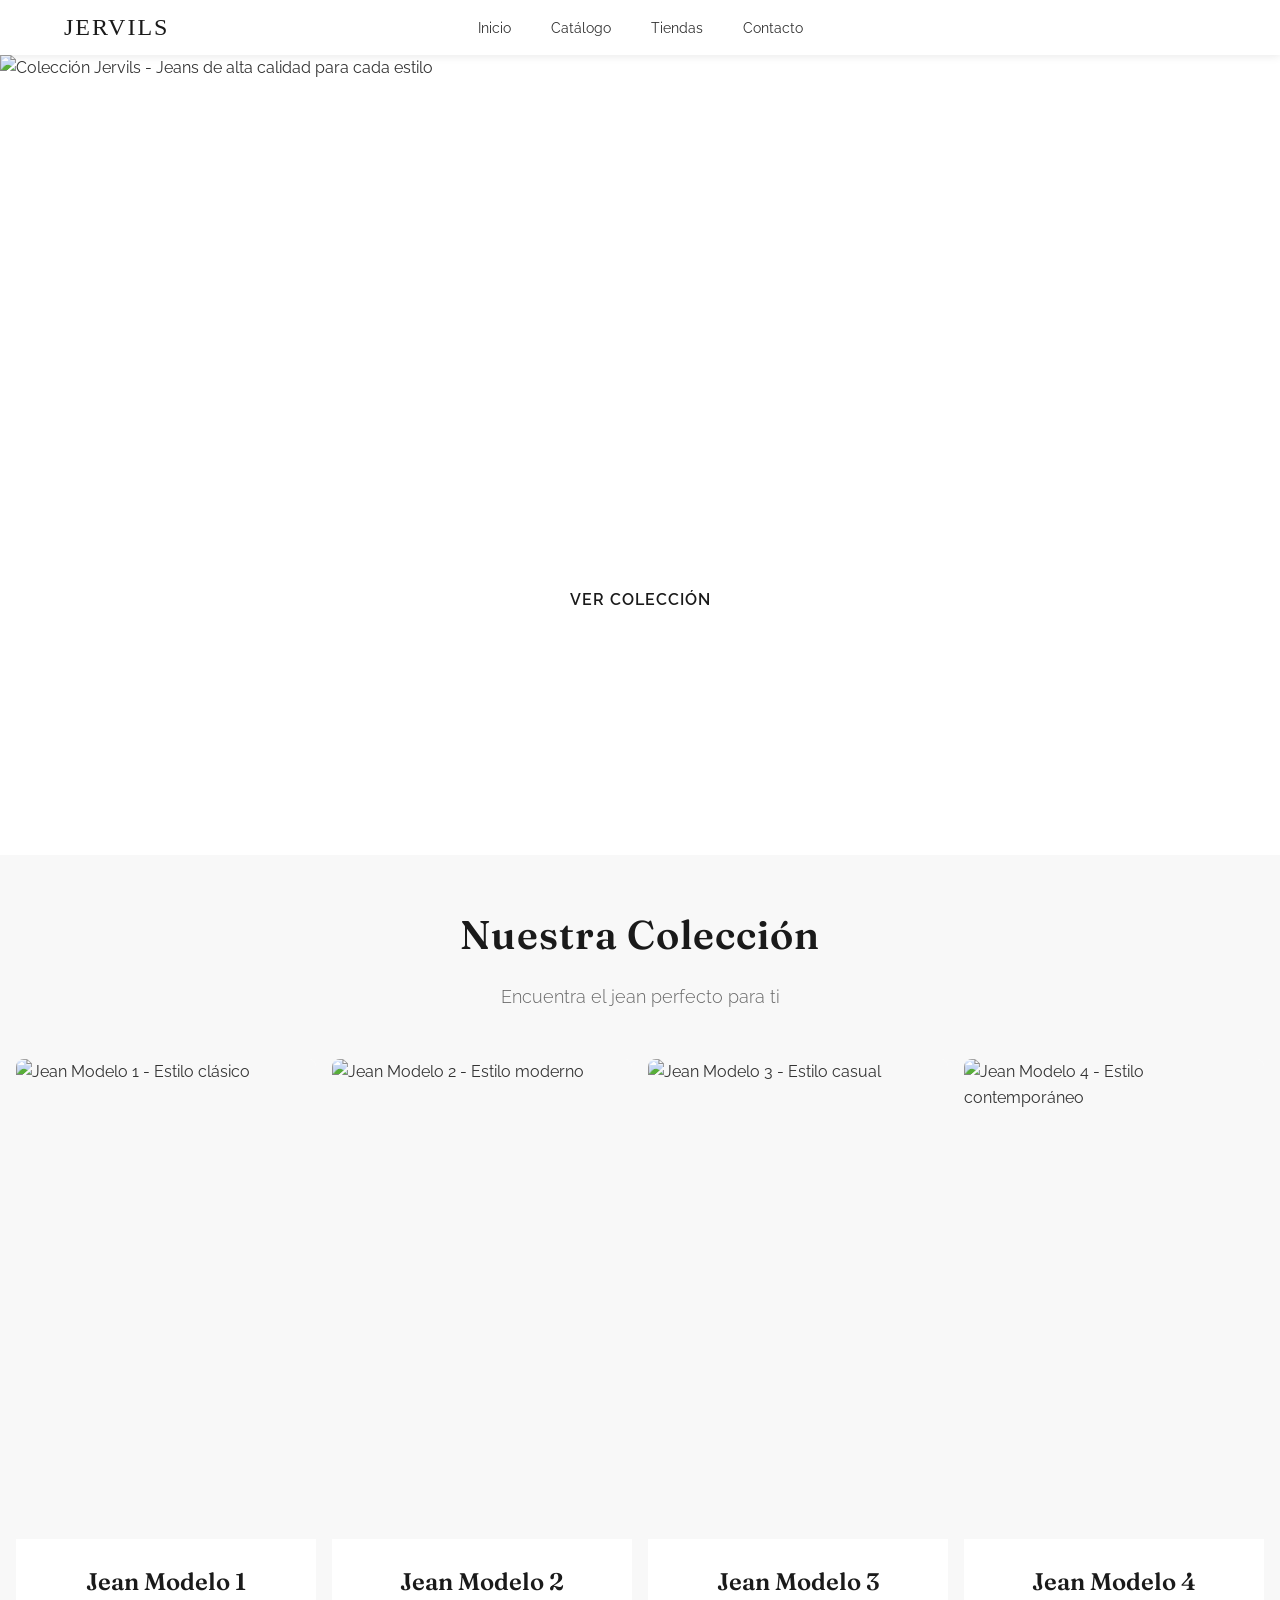
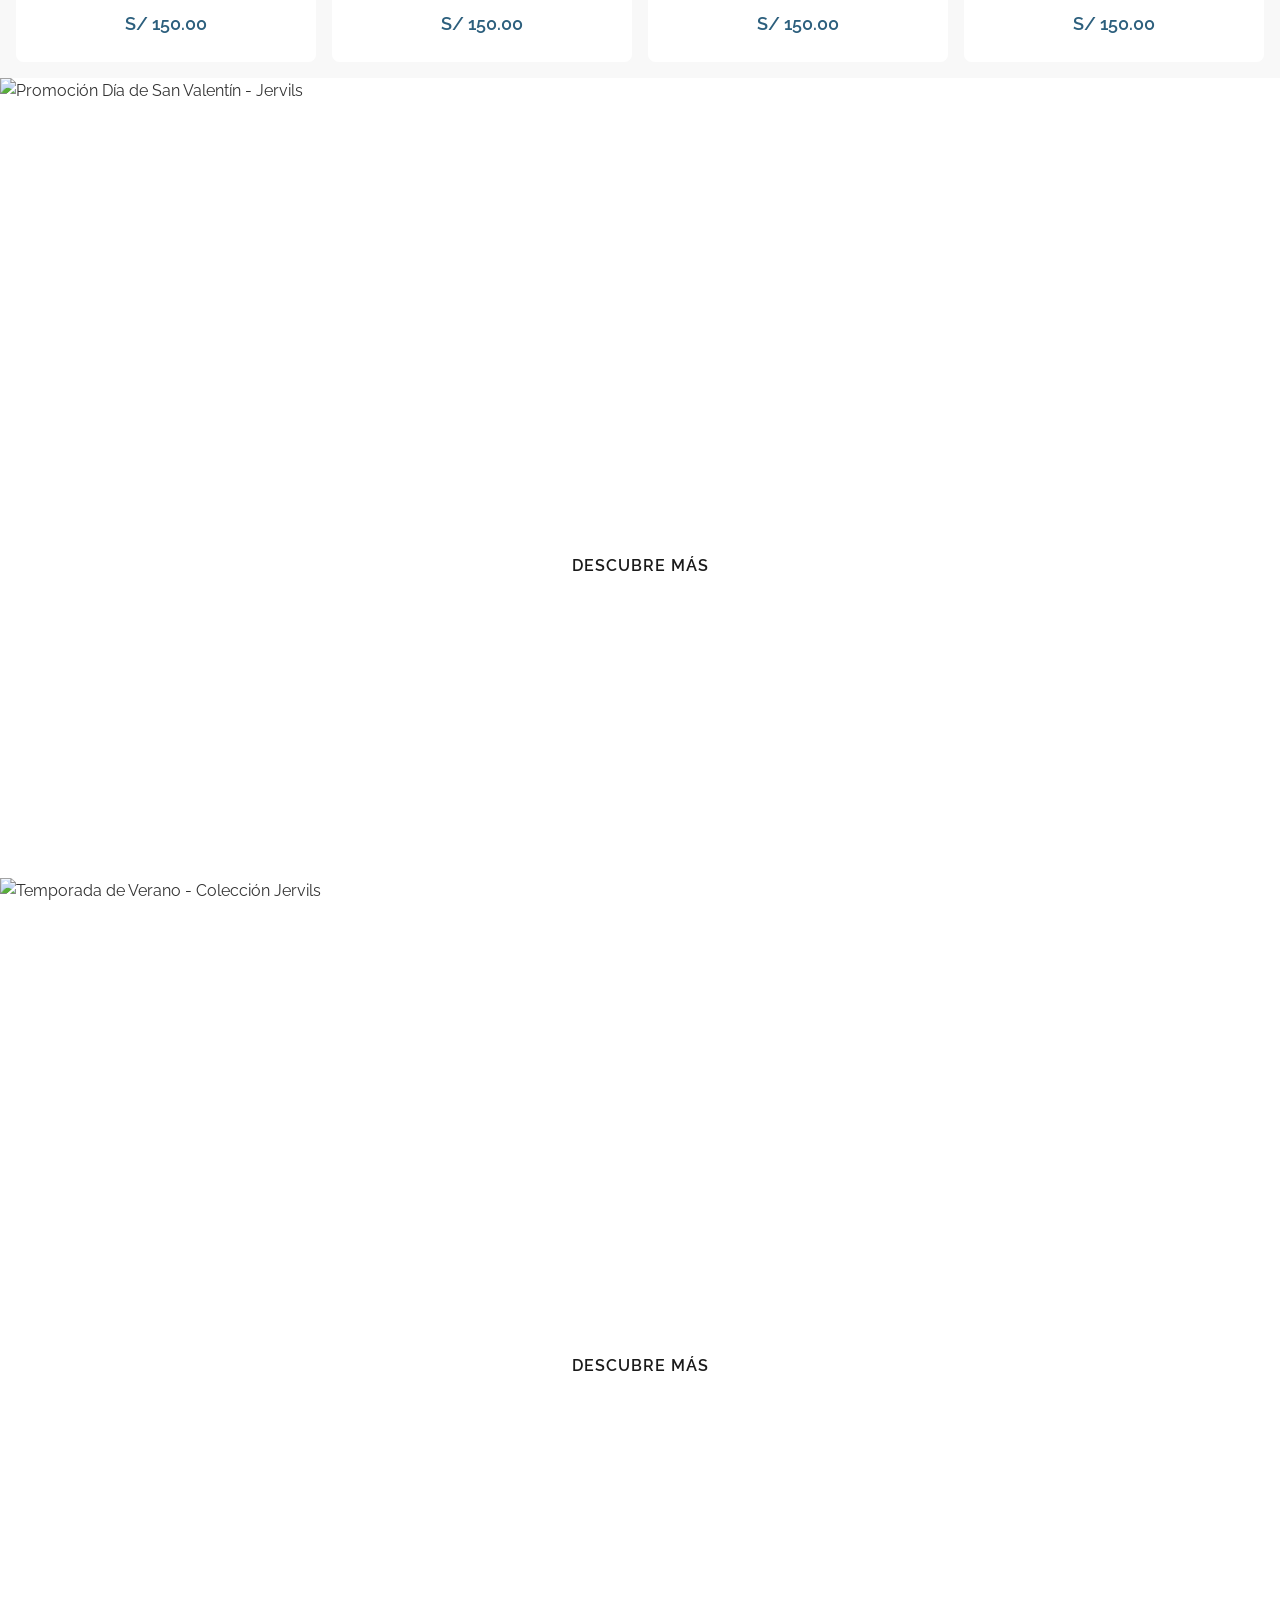
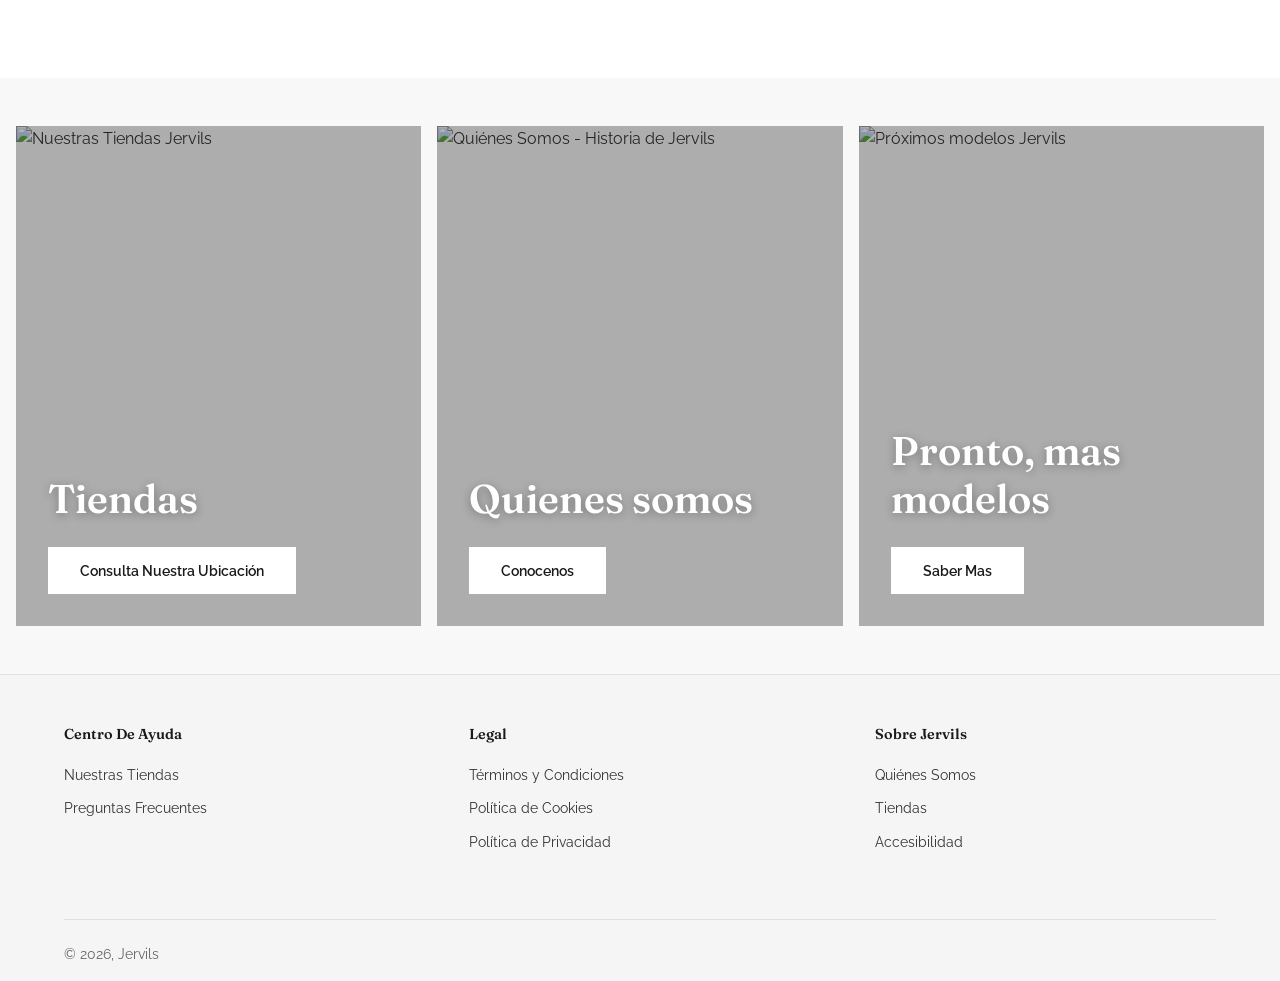
==== index.html @ b6478763 "Add files via upload" ====
<!DOCTYPE html>
<html lang="es">
<head>
    <meta charset="UTF-8">
    <meta name="viewport" content="width=device-width, initial-scale=1.0">
    <meta name="description" content="Jervils - Tu tienda de pantalones jean de alta calidad">
    <title>Jervils | Pantalones Jean</title>
    
    <!-- Google Fonts -->
    <link rel="preconnect" href="https://fonts.googleapis.com">
    <link rel="preconnect" href="https://fonts.gstatic.com" crossorigin>
    <link href="https://fonts.googleapis.com/css2?family=Fraunces:ital,opsz,wght@0,9..144,100..900;1,9..144,100..900&family=Raleway:ital,wght@0,100..900;1,100..900&display=swap" rel="stylesheet">
    
    <!-- Font Awesome para iconos -->
    <link rel="stylesheet" href="https://cdnjs.cloudflare.com/ajax/libs/font-awesome/6.4.0/css/all.min.css">
    
    <!-- CSS -->
    <link rel="stylesheet" href="styles.css">
</head>
<body>
    <!-- ====================================== -->
    <!-- HEADER - Navegación principal -->
    <!-- ====================================== -->
    <header class="header" id="header">
        <nav class="nav container">
            <div class="nav__logo">
                <a href="#home">JERVILS</a>
            </div>
            
            <div class="nav__menu" id="nav-menu">
                <ul class="nav__list">
                    <li class="nav__item">
                        <a href="#home" class="nav__link">Inicio</a>
                    </li>
                    <li class="nav__item">
                        <a href="catalogo.html" class="nav__link">Catálogo</a>
                    </li>
                    <li class="nav__item">
                        <a href="tiendas.html" class="nav__link">Tiendas</a>
                    </li>
                    <li class="nav__item">
                        <a href="#contacto" class="nav__link">Contacto</a>
                    </li>
                </ul>
                
                <!-- Botón cerrar menú móvil -->
                <button class="nav__close" id="nav-close" aria-label="Cerrar menú">
                   <i class="fa-solid fa-x"></i>
                </button>
            </div>
            
            <!-- Botón toggle menú móvil -->
            <button class="nav__toggle" id="nav-toggle" aria-label="Abrir menú">
                <i class="fa-solid fa-bars"></i>
            </button>
        </nav>
    </header>

    <!-- ====================================== -->
    <!-- MAIN - Contenido principal -->
    <!-- ====================================== -->
    <main>
        <!-- Hero Section Principal -->
        <section class="hero" id="home">
            <img 
                src="images/hero-background.jpg" 
                alt="Colección Jervils - Jeans de alta calidad para cada estilo"
                class="hero__image"
                loading="eager"
            >
            <div class="hero__overlay"></div>
            <div class="hero__container container">
                <div class="hero__content">
                    <h1 class="hero__title">Estilo que se adapta a ti</h1>
                    <p class="hero__description">Descubre nuestra colección de pantalones jean diseñados para cada momento de tu vida</p>
                    <a href="catalogo.html" class="hero__button">Ver Colección</a>
                </div>
            </div>
        </section>

        <!-- Sección Catálogo -->
        <section class="catalog" id="catalogo">
            <div class="container">
                <header class="section__header">
                    <h2 class="section__title">Nuestra Colección</h2>
                    <p class="section__subtitle">Encuentra el jean perfecto para ti</p>
                </header>
                
                <div class="catalog__grid">
                    <!-- PRODUCTO 1 -->
                    <article class="product__card">
                        <div class="product__image">
                            <img src="images/modelo-4_2.jpg" alt="Jean Modelo 1 - Estilo clásico">
                        </div>
                        <div class="product__info">
                            <h3 class="product__name">Jean Modelo 1</h3>
                            <p class="product__price">S/ 150.00</p>
                        </div>
                    </article>
                    
                    <!-- PRODUCTO 2 -->
                    <article class="product__card">
                        <div class="product__image">
                            <img src="images/modelo_2.jpg" alt="Jean Modelo 2 - Estilo moderno">
                        </div>
                        <div class="product__info">
                            <h3 class="product__name">Jean Modelo 2</h3>
                            <p class="product__price">S/ 150.00</p>
                        </div>
                    </article>

                    <!-- PRODUCTO 3 -->
                    <article class="product__card">
                        <div class="product__image">
                            <img src="images/modelo_3.jpg" alt="Jean Modelo 3 - Estilo casual">
                        </div>
                        <div class="product__info">
                            <h3 class="product__name">Jean Modelo 3</h3>
                            <p class="product__price">S/ 150.00</p>
                        </div>
                    </article>

                    <!-- PRODUCTO 4 -->
                    <article class="product__card">
                        <div class="product__image">
                            <img src="images/modelo_4.jpg" alt="Jean Modelo 4 - Estilo contemporáneo">
                        </div>
                        <div class="product__info">
                            <h3 class="product__name">Jean Modelo 4</h3>
                            <p class="product__price">S/ 150.00</p>
                        </div>
                    </article>
                </div>
            </div>
        </section>

        <!-- Hero Section - San Valentín -->
        <section class="hero hero-2" id="hero-2">
            <img 
                src="images/valentines_day-background.jpg" 
                alt="Promoción Día de San Valentín - Jervils"
                class="hero__image"
                loading="lazy"
            >
            <div class="hero__container container">
                <div class="hero__content">
                    <h2 class="hero__title">Día de San Valentín</h2>
                    <p class="hero__description">Diseños únicos para cada estilo de vida</p>
                    <a href="#catalogo" class="hero__button">Descubre más</a>
                </div>
            </div>
        </section>

        <!-- Hero Section - Verano -->
        <section class="hero hero-3" id="hero-3">
            <img 
                src="images/summer_sale-background.jpg" 
                alt="Temporada de Verano - Colección Jervils"
                class="hero__image"
                loading="lazy"
            >
            <div class="hero__container container">
                <div class="hero__content">
                    <h2 class="hero__title">Temporada de Verano</h2>
                    <p class="hero__description">Diseños únicos para cada estilo de vida</p>
                    <a href="#catalogo" class="hero__button">Descubre más</a>
                </div>
            </div>
        </section>

        <!-- Sección de 3 Columnas -->
        <section class="hero-columns" id="hero-columns">
            <div class="hero-columns__container">
                <!-- COLUMNA 1 - TIENDAS -->
                <article class="hero-columns__item">
                    <img src="images/stores-ub.jpg" alt="Nuestras Tiendas Jervils" class="hero-columns__bg">
                    <div class="hero-columns__overlay"></div>
                    <div class="hero-columns__content">
                        <h2 class="hero-columns__title">Tiendas</h2>
                        <a href="tiendas.html" class="hero-columns__button">Consulta nuestra ubicación</a>
                    </div>
                </article>

                <!-- COLUMNA 2 - NOSOTROS -->
                <article class="hero-columns__item">
                    <img src="images/who.jpg" alt="Quiénes Somos - Historia de Jervils" class="hero-columns__bg">
                    <div class="hero-columns__overlay"></div>
                    <div class="hero-columns__content">
                        <h2 class="hero-columns__title">Quienes somos</h2>
                        <a href="about.html" class="hero-columns__button">Conocenos</a>
                    </div>
                </article>

                <!-- COLUMNA 3 - PRÓXIMAMENTE -->
                <article class="hero-columns__item">
                    <img src="images/P1.jpg" alt="Próximos modelos Jervils" class="hero-columns__bg">
                    <div class="hero-columns__overlay"></div>
                    <div class="hero-columns__content">
                        <h2 class="hero-columns__title">Pronto, mas modelos</h2>
                        <a href="#sustainability" class="hero-columns__button">Saber mas</a>
                    </div>
                </article>
            </div>
        </section>
    </main>

    <!-- ====================================== -->
    <!-- FOOTER - Pie de página -->
    <!-- ====================================== -->
    <footer class="footer">
        <div class="container">
            <div class="footer__content">
                <!-- COLUMNA 1 - Centro de Ayuda -->
                <nav class="footer__section" aria-label="Centro de Ayuda">
                    <h4 class="footer__title">Centro de Ayuda</h4>
                    <ul class="footer__links">
                        <li><a href="tiendas.html">Nuestras Tiendas</a></li>
                        <li><a href="faq.html">Preguntas Frecuentes</a></li>
                    </ul>
                </nav>
                
                <!-- COLUMNA 2 - Legal -->
                <nav class="footer__section" aria-label="Legal">
                    <h4 class="footer__title">Legal</h4>
                    <ul class="footer__links">
                        <li><a href="#">Términos y Condiciones</a></li>
                        <li><a href="#">Política de Cookies</a></li>
                        <li><a href="#">Política de Privacidad</a></li>
                    </ul>
                </nav>
                
                <!-- COLUMNA 3 - Sobre Jervils -->
                <nav class="footer__section" aria-label="Sobre Jervils">
                    <h4 class="footer__title">Sobre Jervils</h4>
                    <ul class="footer__links">
                        <li><a href="about.html">Quiénes Somos</a></li>
                        <li><a href="tiendas.html">Tiendas</a></li>
                        <li><a href="#">Accesibilidad</a></li>
                    </ul>
                </nav>
            </div>
            
            <!-- FOOTER BOTTOM -->
            <div class="footer__bottom">
                <div class="footer__bottom-right">
                    <p>&copy; <time datetime="2026">2026</time>, Jervils</p>
                </div>
            </div>
        </div>
    </footer>

    <!-- Scroll to top button -->
    <a href="#home" class="scroll-top" id="scroll-top" aria-label="Volver al inicio">
        <i class="fas fa-arrow-up"></i>
    </a>

    <!-- JavaScript -->
    <script src="script.js"></script>
</body>
</html>
---- styles.css ----
/* ========== VARIABLES CSS ========== */
:root {
    /* Colores principales */
    --primary-color: #1a1a1a;
    --secondary-color: #2c5f7d;
    --accent-color: #d4a574;
    --text-color: #333333;
    --text-light: #666666;
    --bg-color: #ffffff;
    --bg-light: #f8f8f8;
    --border-color: #e0e0e0;
    
    /* Tipografía */
    --font-display: 'Fraunces', serif;
    --font-body: 'Raleway', sans-serif;
    
    /* Tamaños de fuente */
    --h1-size: 4rem;
    --h2-size: 2.5rem;
    --h3-size: 1.5rem;
    --normal-size: 1rem;
    --small-size: 0.875rem;
    
    /* Espaciados */
    --header-height: 55px;
    --section-padding: 5rem 0;
    
    /* Sombras */
    --shadow-sm: 0 2px 8px rgba(0, 0, 0, 0.08);
    --shadow-md: 0 4px 20px rgba(0, 0, 0, 0.12);
    --shadow-lg: 0 8px 30px rgba(0, 0, 0, 0.15);
    
    /* Transiciones */
    --transition: all 0.3s ease;
}

/* ========== RESET & BASE ========== */
/* ========== CONFIGURACIÓN DE FUENTES ========== */

/* Configuración base para texto del cuerpo - Raleway */
body {
    font-family: "Raleway", sans-serif;
    font-optical-sizing: auto;
    font-weight: 400;
    font-style: normal;
}

/* Configuración para títulos - Fraunces */
h1, h2, h3, h4, h5, h6,
.hero__title,
.section__title,
.product__name,
.footer__title,
.stores-new__title {
    font-family: "Fraunces", serif;
    font-optical-sizing: auto;
    font-weight: 600;
    font-style: normal;
    font-variation-settings:
        "SOFT" 0,
        "WONK" 0;
}

.nav__link {
    font-family: "Raleway", sans-serif !important;
    font-weight: 500;
}

/* Excepción: Logo mantiene fuente original */
.nav__logo,
.nav__logo a {
    font-family: 'Crimson Pro', serif !important;
}

* {
    margin: 0;
    padding: 0;
    box-sizing: border-box;
}

html {
    scroll-behavior: smooth;
}

body {
    font-family: var(--font-body);
    font-size: var(--normal-size);
    color: var(--text-color);
    background-color: var(--bg-color);
    line-height: 1.6;
}

a {
    text-decoration: none;
    color: inherit;
}

img {
    max-width: 100%;
    height: auto;
    display: block;
}

ul {
    list-style: none;
}

/* ========== UTILITIES ========== */
.container {
    max-width: 1200px;
    margin: 0 auto;
    padding: 0 1.5rem;
}

.section__header {
    text-align: center;
    margin-bottom: 3rem;
}

.section__title {
    font-family: var(--font-display);
    font-size: var(--h2-size);
    font-weight: 600;
    color: var(--primary-color);
    margin-bottom: 1rem;
    letter-spacing: 1px;
}

.section__subtitle {
    font-size: 1.1rem;
    color: var(--text-light);
    font-weight: 300;
}

/* ========== HEADER ========== */
.header {
    position: relative;
    top: 0;
    left: 0;
    width: 100%;
    background-color: rgba(255, 255, 255, 0.98);
    backdrop-filter: blur(10px);
    box-shadow: var(--shadow-sm);
    z-index: 100;
    transition: var(--transition);
    height: 55px;
}

.nav {
    height: 55px;
    display: grid;  /* CAMBIA de flex a grid */
    grid-template-columns: 1fr auto 1fr;  /* AGREGA ESTO */
    align-items: center;
}

.nav__logo a {
    font-family: var(--font-display);
    font-size: 1.5rem;  /* REDUCE el tamaño */
    font-weight: 400;  /* CAMBIA de 700 a 400 (más delgado) */
    color: var(--primary-color);
    letter-spacing: 2px;  /* REDUCE de 3px a 2px */
    transition: var(--transition);
}

.nav__logo a:hover {
    color: var(--secondary-color);
}

.nav__list {
    display: flex;
    gap: 2.5rem;  /* O 2rem para más compacto */
    align-items: center;
    justify-content: center;  /* AGREGA ESTO */
}

.nav__link {
    font-family: 'Helvetica Neue', Arial, sans-serif;  /* Fuente similar a FARM Rio */
    font-size: 0.9rem;
    font-weight: 400;  /* CAMBIA de 500 a 400 */
    color: var(--text-color);
    text-transform: none;  /* ELIMINA las mayúsculas */
    letter-spacing: 0;  /* ELIMINA el espaciado */
    transition: var(--transition);
    position: relative;
}

.nav__link::after {
    content: '';
    position: absolute;
    bottom: -5px;
    left: 0;
    width: 0;
    height: 2px;
    background-color: var(--secondary-color);
    transition: var(--transition);
}

.nav__link:hover {
    color: var(--secondary-color);
}

.nav__link:hover::after {
    width: 100%;
}

.nav__toggle,
.nav__close {
    display: none;
    font-size: 1.5rem;
    cursor: pointer;
    color: var(--primary-color);
}

/* ========== HERO SECTIONS ========== */
.hero {
    position: relative;
    min-height: 800px;
    display: flex;
    align-items: center;
    justify-content: center;
    overflow: hidden;
}

/* Imagen de fondo */
.hero__image {
    position: absolute;
    top: 0;
    left: 0;
    width: 100%;
    height: 100%;
    object-fit: cover; /* Sirve para cubrir todo el contenedor, se adapata a cualquier tipo de pantalla*/
}

/* Overlay oscuro sobre la imagen--eliminado */

.hero__container {
    position: relative;
    z-index: 2;
}

.hero__content {
    text-align: center;
    color: white;
    max-width: 700px;
    margin: 0 auto;
}

.hero__title {
    font-family: var(--font-display);
    font-size: var(--h1-size);
    font-weight: 700;
    margin-bottom: 1.5rem;
    line-height: 1.2;
    letter-spacing: 2px;
    animation: fadeInUp 0.8s ease;
}

.hero__description {
    font-size: 1.25rem;
    margin-bottom: 2.5rem;
    line-height: 1.8;
    font-weight: 300;
    animation: fadeInUp 0.8s ease 0.2s both;
}

.hero__button {
    display: inline-block;
    padding: 1rem 3rem;
    background-color: white;
    color: var(--primary-color);
    border-radius: 50px;
    font-weight: 600;
    text-transform: uppercase;
    letter-spacing: 1px;
    transition: var(--transition);
    animation: fadeInUp 0.8s ease 0.4s both;
}

.hero__button:hover {
    background-color: var(--accent-color);
    color: white;
    transform: translateY(-3px);
    box-shadow: var(--shadow-lg);
}

/* ========== HERO SECTION CON 3 COLUMNAS ========== */
.hero-columns {
    padding: 3rem 0;
    background-color: var(--bg-light);
}

.hero-columns__container {
    display: grid;
    grid-template-columns: repeat(3, 1fr);
    gap: 1rem;
    max-width: 100%;
    padding: 0 1rem;
    margin: 0 auto;
}

.hero-columns__item {
    position: relative;
    height: 500px;
    overflow: hidden;
    border-radius: 0;
    cursor: pointer;
    transition: var(--transition);
}

.hero-columns__item:hover {
    transform: translateY(-5px);
    box-shadow: var(--shadow-lg);
}

.hero-columns__bg {
    width: 100%;
    height: 100%;
    object-fit: cover;
    transition: transform 0.5s ease;
}

.hero-columns__item:hover .hero-columns__bg {
    transform: scale(1.05);
}

.hero-columns__overlay {
    position: absolute;
    top: 0;
    left: 0;
    right: 0;
    bottom: 0;
    background: rgba(0, 0, 0, 0.3);
    transition: var(--transition);
}

.hero-columns__item:hover .hero-columns__overlay {
    background: rgba(0, 0, 0, 0.4);
}

.hero-columns__content {
    position: absolute;
    bottom: 2rem;
    left: 2rem;
    right: 2rem;
    z-index: 2;
    text-align: left;
}

.hero-columns__title {
    font-family: var(--font-display);
    font-size: 2.5rem;
    font-weight: 600;
    color: white;
    margin-bottom: 1.5rem;
    line-height: 1.2;
    text-shadow: 0 2px 10px rgba(0, 0, 0, 0.3);
}

.hero-columns__button {
    display: inline-block;
    padding: 0.75rem 2rem;
    background-color: white;
    color: var(--primary-color);
    border: none;
    border-radius: 0;
    font-weight: 600;
    font-size: 0.9rem;
    text-transform: capitalize;
    transition: var(--transition);
}

.hero-columns__button:hover {
    background-color: var(--accent-color);
    color: white;
}

/* Responsive para Hero Columns */
@media screen and (max-width: 968px) {
    .hero-columns__container {
        grid-template-columns: 1fr;
        gap: 1.5rem;
    }
    
    .hero-columns__item {
        height: 400px;
    }
    
    .hero-columns__title {
        font-size: 2rem;
    }
}
/* ========== CATÁLOGO ========== */
.catalog {
    padding-top: 3rem;
    background-color: var(--bg-light);
}
.catalog .container {
    max-width: 100%;  /* AGREGA ESTO */
    padding: 0 1rem 1rem;  /* AGREGA ESTO - ajusta el margen lateral */
}
.catalog__grid {
    display: grid;
    grid-template-columns: repeat(4, 1fr);
    gap: 1rem;  /* Espacio entre productos - ajusta según necesites */
    max-width: none;  /* Sin límite de ancho */
    margin: 0 auto;
}

.product__card {
    background-color: white;
    border-radius: 8px;
    overflow: hidden;
    transition: var(--transition);
    cursor: pointer;
}

.product__card:hover {
    transform: translateY(-10px);
    box-shadow: var(--shadow-lg);
}

.product__image {
    width: 100%;
    height: auto;
    min-height: 480px;
    overflow: hidden;
    position: relative;
    background-color: var(--bg-light);
}


.product__image img {
    width: 100%;
    height: 100%;
    object-fit: cover;
    transition: var(--transition);
}

.product__card:hover .product__image img {
    transform: scale(1.1);
}

.product__info {
    padding: 1.5rem;
    text-align: center;
    background-color: white;  /* AGREGA ESTO */
}

.product__name {
    font-family: var(--font-display);
    font-size: var(--h3-size);
    font-weight: 600;
    margin-bottom: 0.5rem;
    color: var(--primary-color);
}

.product__price {
    font-size: 1.1rem;
    font-weight: 600;
    color: var(--secondary-color);
}

/* ========== TIENDAS ========== */
.stores {
    padding: var(--section-padding);
    background-color: white;
}

.stores__content {
    display: grid;
    grid-template-columns: 1fr 1fr;
    gap: 3rem;
    align-items: start;
}

.stores__info {
    display: flex;
    flex-direction: column;
    gap: 2rem;
}

.store__card {
    display: flex;
    gap: 1.5rem;
    padding: 2rem;
    background-color: var(--bg-light);
    border-radius: 12px;
    transition: var(--transition);
}

.store__card:hover {
    box-shadow: var(--shadow-md);
    transform: translateX(5px);
}

.store__icon {
    flex-shrink: 0;
    width: 50px;
    height: 50px;
    background-color: var(--secondary-color);
    color: white;
    border-radius: 50%;
    display: flex;
    align-items: center;
    justify-content: center;
    font-size: 1.5rem;
}

.store__details {
    flex: 1;
}

.store__name {
    font-family: var(--font-display);
    font-size: 1.4rem;
    font-weight: 600;
    margin-bottom: 1rem;
    color: var(--primary-color);
}

.store__address {
    margin-bottom: 1rem;
    color: var(--text-light);
    line-height: 1.8;
}

.store__hours {
    color: var(--text-color);
    line-height: 1.8;
}

.store__hours strong {
    color: var(--primary-color);
}

.stores__map {
    position: sticky;
    top: 100px;
}

.map {
    width: 100%;
    height: 500px;
    border-radius: 12px;
    overflow: hidden;
    box-shadow: var(--shadow-md);
}

.map__placeholder {
    width: 100%;
    height: 100%;
    background-color: var(--bg-light);
    display: flex;
    flex-direction: column;
    align-items: center;
    justify-content: center;
    color: var(--text-light);
    gap: 1rem;
}

.map__placeholder i {
    font-size: 4rem;
    opacity: 0.3;
}

/* ========== CONTACTO ========== */
.contact {
    padding: 4rem 0;
    background-color: white;
    border-top: 1px solid #e0e0e0;
}

.contact__simple {
    display: flex;
    justify-content: space-between;
    align-items: center;
    gap: 3rem;
}

.contact__info h2 {
    font-family: var(--font-display);
    font-size: 2rem;
    margin-bottom: 0.5rem;
    color: var(--primary-color);
}

.contact__info p {
    color: var(--text-light);
    font-size: 1rem;
}

.contact__actions {
    display: flex;
    gap: 1rem;
}

.contact__link {
    display: inline-flex;
    align-items: center;
    gap: 0.5rem;
    padding: 0.75rem 1.5rem;
    background-color: white;
    color: var(--primary-color);
    border: 2px solid var(--primary-color);
    border-radius: 4px;
    font-weight: 600;
    font-size: 0.9rem;
    transition: var(--transition);
}

.contact__link:hover {
    background-color: var(--primary-color);
    color: white;
}

.contact__link i {
    font-size: 1.1rem;
}

@media screen and (max-width: 968px) {
    .contact__simple {
        flex-direction: column;
        text-align: center;
    }
    
    .contact__actions {
        flex-direction: column;
        width: 100%;
    }
    
    .contact__link {
        width: 100%;
        justify-content: center;
    }
}

/* ========== FOOTER ========== */
.footer {
    background-color: #f5f5f5;
    color: var(--text-color);
    padding: 3rem 0 1rem;
    border-top: 1px solid #e0e0e0;
}

.footer__content {
    display: grid;
    grid-template-columns: repeat(3, 1fr);
    gap: 4rem;
    margin-bottom: 2rem;
    padding-bottom: 2rem;
}

.footer__title {
    font-size: 0.9rem;
    font-weight: 600;
    margin-bottom: 1rem;
    color: var(--primary-color);
    text-transform: capitalize;
}

.footer__links {
    display: flex;
    flex-direction: column;
    gap: 0.5rem;
}

.footer__links a {
    color: var(--text-color);
    font-size: 0.9rem;
    transition: var(--transition);
}

.footer__links a:hover {
    color: var(--secondary-color);
}

/* Sección destacada */
.footer__highlight {
    display: flex;
    align-items: flex-start;
    gap: 1rem;
}

.footer__badge {
    flex-shrink: 0;
    width: 50px;
    height: 50px;
    background-color: white;
    border: 2px solid var(--primary-color);
    border-radius: 50%;
    display: flex;
    align-items: center;
    justify-content: center;
    font-size: 1.5rem;
    color: var(--primary-color);
}

.footer__highlight-text {
    font-size: 0.85rem;
    line-height: 1.6;
}

.footer__highlight-text strong {
    display: block;
    margin-bottom: 0.25rem;
    color: var(--primary-color);
}

.footer__highlight-text a {
    color: var(--text-color);
    text-decoration: underline;
    transition: var(--transition);
}

.footer__highlight-text a:hover {
    color: var(--secondary-color);
}

/* Redes sociales */
.footer__social {
    display: flex;
    gap: 0.75rem;
}

.footer__social-link {
    width: 35px;
    height: 35px;
    background-color: white;
    border: 1px solid #e0e0e0;
    border-radius: 50%;
    display: flex;
    align-items: center;
    justify-content: center;
    transition: var(--transition);
    color: var(--text-color);
}

.footer__social-link:hover {
    background-color: var(--primary-color);
    color: white;
    border-color: var(--primary-color);
}

.footer__social-link i {
    font-size: 1rem;
}

/* Footer bottom */
.footer__bottom {
    display: flex;
    justify-content: space-between;
    align-items: center;
    padding-top: 1.5rem;
    border-top: 1px solid #e0e0e0;
    font-size: 0.85rem;
    color: var(--text-light);
}

.footer__bottom-left {
    display: flex;
    gap: 1.5rem;
}

.footer__bottom-left a {
    color: var(--text-light);
    transition: var(--transition);
}

.footer__bottom-left a:hover {
    color: var(--primary-color);
}

.footer__bottom-right p {
    margin: 0;
}

/* Responsive Footer */
@media screen and (max-width: 968px) {
    .footer__content {
        grid-template-columns: repeat(2, 1fr);
        gap: 2rem;
    }
    
    .footer__bottom {
        flex-direction: column;
        gap: 1rem;
        text-align: center;
    }
    
    .footer__bottom-left {
        flex-direction: column;
        gap: 0.5rem;
    }
}

@media screen and (max-width: 576px) {
    .footer__content {
        grid-template-columns: 1fr;
    }
}

/* ========== SCROLL TO TOP ========== */
.scroll-top {
    position: fixed;
    bottom: 2rem;
    right: 2rem;
    width: 50px;
    height: 50px;
    background-color: var(--secondary-color);
    color: white;
    border-radius: 50%;
    display: flex;
    align-items: center;
    justify-content: center;
    box-shadow: var(--shadow-md);
    opacity: 0;
    visibility: hidden;
    transition: var(--transition);
    z-index: 999;
}

.scroll-top.show {
    opacity: 1;
    visibility: visible;
}

.scroll-top:hover {
    background-color: var(--accent-color);
    transform: translateY(-5px);
}

/* ========== ANIMACIONES ========== */
@keyframes fadeInUp {
    from {
        opacity: 0;
        transform: translateY(30px);
    }
    to {
        opacity: 1;
        transform: translateY(0);
    }
}

/* ========== RESPONSIVE ========== */
@media screen and (max-width: 968px) {
    :root {
        --h1-size: 3rem;
        --h2-size: 2rem;
    }
    
    .nav {
        display: flex;
        justify-content: space-between;
        align-items: center;
    }
    
    .nav__menu {
        position: fixed;
        top: 0;
        right: -100%;
        width: 70%;
        height: 100vh;
        background-color: white;
        padding: 4rem 2rem;
        transition: var(--transition);
        box-shadow: var(--shadow-lg);
        z-index: 99999;
    }
    
    .nav__menu.show-menu {
        right: 0;
    }
    
    .nav__list {
        flex-direction: column;
        gap: 2rem;
        position: static;
        transform: none;
        left: auto;
        justify-content: flex-start;
    }
    
    /* BOTONES DEL MENÚ */
    .nav__toggle,
    .nav__close {
        display: flex;
        align-items: center;
        justify-content: center;
        background: none;
        border: none;
        cursor: pointer;
        width: 44px;
        height: 44px;
        padding: 0;
        color: var(--primary-color);
        font-size: 1.3rem;
        transition: var(--transition);
    }
    
    .nav__toggle {
        z-index: 100000;
    }
    
    /* Ocultar hamburguesa cuando menú abierto */
    .nav__toggle.hide {
        opacity: 0;
        visibility: hidden;
        pointer-events: none;
    }
    
    /* X oculta por defecto */
    .nav__close {
        position: fixed;
        top: 5.5px;
        right: 1.5rem;
        z-index: 100001;
        opacity: 0;
        visibility: hidden;
        pointer-events: none;
        transition: opacity 0.3s ease, visibility 0.3s ease;
    }
    
    /* Mostrar X solo cuando menú abierto */
    .nav__menu.show-menu .nav__close {
        opacity: 1;
        visibility: visible;
        pointer-events: auto;
    }
    
    .nav__toggle:hover,
    .nav__close:hover {
        color: var(--secondary-color);
    }
    
    .stores__content {
        grid-template-columns: 1fr;
    }
    
    .stores__map {
        position: static;
    }
    
    .footer__content {
        grid-template-columns: 1fr;
        gap: 2rem;
    }
}

@media screen and (max-width: 576px) {
    :root {
        --h1-size: 2.5rem;
        --h2-size: 1.75rem;
    }
    
    .hero {
        min-height: 500px;
    }
    
    .catalog__grid {
        grid-template-columns: 1fr;
    }
    
    .contact__methods {
        flex-direction: column;
    }
    
    .contact__button {
        width: 100%;
        justify-content: center;
    }
}
    /* Responsive para catálogo 4 columnas */
@media screen and (max-width: 968px) and (min-width: 577px) {
    .catalog__grid {
        grid-template-columns: repeat(2, 1fr);
    }
}

@media screen and (max-width: 1200px) and (min-width: 969px) {
    .catalog__grid {
        grid-template-columns: repeat(3, 1fr);
    }
}   
/* ========== PÁGINA DE TIENDAS ========== */
.hero-tiendas {
    position: relative;
    min-height: 400px;
    display: flex;
    align-items: center;
    justify-content: center;
}

.hero-tiendas .hero__gradient {
    position: absolute;
    top: 0;
    left: 0;
    width: 100%;
    height: 100%;
    background: linear-gradient(135deg, #2c5f7d 0%, #1a1a1a 100%);
    z-index: 0;
}

.hero-tiendas .hero__container {
    position: relative;
    z-index: 1;
}

.hero-tiendas .hero__content {
    text-align: center;
    color: white;
}

.stores-page {  
    padding: 5rem 0;
}

.stores-page .stores__content {
    gap: 4rem;
}

.store__actions {
    display: flex;
    gap: 1rem;
    margin-top: 1.5rem;
}

.store__button {
    display: inline-flex;
    align-items: center;
    gap: 0.5rem;
    padding: 0.75rem 1.5rem;
    background-color: var(--secondary-color);
    color: white;
    border-radius: 4px;
    font-weight: 500;
    font-size: 0.9rem;
    transition: var(--transition);
}

.store__button:hover {
    background-color: var(--primary-color);
    transform: translateY(-2px);
}

.store__button i {
    font-size: 1.1rem;
}
/* ========== PÁGINA DE CATÁLOGO - FILTROS CORREGIDOS ========== */

.catalog-page {
    padding: 0rem;
}

/* Filtros avanzados */
.catalog__filters-advanced {
    display: flex;
    align-items: center;
    gap: 0;
    padding: 1rem;
    margin-left: 8rem;
}

.filters__label {
    font-weight: 400;
    color: var(--text-color);
    font-size: 0.95rem;
    margin-right: 1.5rem;
}

.filter__group {
    position: relative;
}

.filter__dropdown {
    display: flex;
    align-items: center;
    gap: 0.5rem;
    padding: 0.75rem 1.5rem;
    background-color: white;
    border: 1px solid var(--border-color);
    border-radius: 4px; /* CAMBIADO: Todos tienen border-radius */
    cursor: pointer;
    font-size: 0.9rem;
    color: var(--text-color);
    transition: var(--transition);
    min-width: auto;
    justify-content: space-between;
    font-weight: 400;
    white-space: nowrap;
}

/* Separación entre filtros */
.filter__group + .filter__group {
    margin-left: 1rem; /* Espaciado entre el filtro de Talla y Ordenar por */
}

.filter__dropdown:hover {
    background-color: var(--bg-light);
}

.filter__dropdown.active {
    background-color: white;
    border-color: var(--secondary-color); /* AÑADIDO: Indicador visual cuando está activo */
}

.filter__dropdown i {
    font-size: 0.75rem;
    transition: var(--transition);
    color: var(--text-light);
}

.filter__dropdown.active i {
    transform: rotate(180deg);
}

.filter__dropdown-menu {
    position: absolute;
    top: calc(100% + 5px);
    left: 0;
    background-color: white;
    border: 1px solid var(--border-color);
    border-radius: 4px;
    box-shadow: var(--shadow-md);
    padding: 0.75rem;
    min-width: 180px;
    display: none;
    flex-direction: column;
    gap: 0.5rem;
    z-index: 100;
}

.filter__dropdown.active + .filter__dropdown-menu {
    display: flex;
}

.filter__dropdown-menu label {
    display: flex;
    align-items: center;
    gap: 0.5rem;
    padding: 0.5rem;
    cursor: pointer;
    transition: var(--transition);
    border-radius: 4px;
    font-size: 0.9rem;
}

.filter__dropdown-menu label:hover {
    background-color: var(--bg-light);
}

.filter__dropdown-menu input[type="checkbox"],
.filter__dropdown-menu input[type="radio"] {
    cursor: pointer;
    width: 16px;
    height: 16px;
}

.product__card.hide {
    display: none;
}

/* Responsive filtros avanzados */
@media screen and (max-width: 968px) {
    .catalog__filters-advanced {
        flex-wrap: wrap;
        gap: 1rem;
        margin-left: 1rem; /* REDUCIDO: margen más razonable en tablet */
    }
    
    /* Ya no necesitamos estas reglas porque todos los filtros tienen border completo */
    .filter__group + .filter__group {
        margin-left: 0; /* Resetear el margen en móvil */
    }
}

@media screen and (max-width: 576px) {
    .catalog__filters-advanced {
        flex-direction: column;
        align-items: stretch;
        gap: 0.5rem;
        margin-left: 0; /* ELIMINADO: sin margen en móvil */
        padding: 1rem 1rem;
    }
    
    .filters__label {
        text-align: center;
        margin-right: 0;
        margin-bottom: 0.5rem;
    }
    
    .filter__dropdown-menu {
        width: 100%;
    }
}
/* ========== PÁGINA DE TIENDAS - DISEÑO FINAL CORREGIDO ========== */

.container_2Columns {
    margin: 0 auto;
    padding: 0 1.5rem;
}

.stores-new {
    padding: 2rem 0;
    background-color: var(--bg-light);
}

/* Título que abarca todo el ancho - FUERA del grid */
.stores-new__title {
    font-family: var(--font-display);
    font-size: 2.5rem;
    font-weight: 600;
    color: var(--primary-color);
    margin-bottom: 2rem;
    letter-spacing: 1px;
}

/* Grid de 2 columnas - Ambas empiezan a la misma altura */
.stores-new__grid {
    display: grid;
    grid-template-columns: 1fr 1fr;
    gap: 4rem;
    align-items: start; /* Importante: ambas empiezan arriba */
}

/* ===== COLUMNA IZQUIERDA ===== */
.stores-new__left {
    /* Sin sticky - estático */
    display: flex;
    flex-direction: column;
    gap: 2rem;
}

/* ========== INFORMACIÓN DIRECTA ========== */

.store-info-direct {
    background-color: white;
    border-radius: 8px;
    box-shadow: var(--shadow-md);
    padding: 2rem;
}

.store-info__header {
    display: flex;
    align-items: center;
    gap: 1rem;
    margin-bottom: 2rem;
    padding-bottom: 1.5rem;
    border-bottom: 2px solid var(--border-color);
}

.store-info__header i {
    font-size: 1.5rem;
    color: var(--secondary-color);
    flex-shrink: 0;
}

.store-info__header h3 {
    font-family: var(--font-display);
    font-size: 1.75rem;
    font-weight: 600;
    color: var(--primary-color);
    margin: 0;
    flex-shrink: 0;
}

.store-info__row {
    margin-bottom: 0;
}

.store-info__column {
    display: flex;
    flex-direction: column;
}

.store-info__label {
    font-family: var(--font-body);
    font-size: 0.9rem;
    font-weight: 600;
    color: var(--secondary-color);
    text-transform: uppercase;
    letter-spacing: 0.5px;
    margin-bottom: 0.75rem;
}

.store-info__address {
    font-style: normal;
    font-size: 1rem;
    line-height: 1.8;
    color: var(--text-color);
    margin: 0;
}

/* ========== MAPA ========== */

.store-map {
    margin: 0;
}

.store-map__container {
    width: 100%;
    height: 300px;
    border-radius: 8px;
    overflow: hidden;
    margin-bottom: 1rem;
    box-shadow: var(--shadow-md);
}

.store-map__container iframe {
    width: 100%;
    height: 100%;
    border: none;
}

.store-map__directions {
    display: inline-flex;
    align-items: center;
    gap: 0.5rem;
    padding: 0.75rem 1.5rem;
    background-color: white;
    border: 2px solid var(--secondary-color);
    color: var(--secondary-color);
    border-radius: 50px;
    font-weight: 500;
    transition: var(--transition);
}

.store-map__directions:hover {
    background-color: var(--secondary-color);
    color: white;
    transform: translateY(-2px);
}

/* ===== COLUMNA DERECHA ===== */
.stores-new__right {
    /* Sin sticky - estático */
    /* Altura automática para igualar con la izquierda */
}

.stores-new__image-container {
    position: relative;
    border-radius: 12px;
    overflow: hidden;
    box-shadow: var(--shadow-lg);
    /* CLAVE: Calcula la altura total de la columna izquierda */
    /* Tarjeta blanca + gap + mapa = altura aprox */
    height: 100%;
    min-height: 600px; /* Ajusta según necesites */
}

.stores-new__image {
    width: 100%;
    height: 100%;
    object-fit: cover;
    transition: transform 0.5s ease;
}

.stores-new__image-container:hover .stores-new__image {
    transform: scale(1.05);
}

.stores-new__image-overlay {
    position: absolute;
    bottom: 0;
    left: 0;
    right: 0;
    background: linear-gradient(to top, rgba(0,0,0,0.7) 0%, transparent 100%);
    padding: 2.5rem;
    opacity: 1;
    transition: var(--transition);
}

.stores-new__image-text h3 {
    font-family: var(--font-display);
    font-size: 2rem;
    font-weight: 600;
    color: white;
    margin-bottom: 0.5rem;
}

.stores-new__image-text p {
    color: rgba(255, 255, 255, 0.9);
    font-size: 1.1rem;
}

/* ========== RESPONSIVE ========== */

/* Tablet */
@media screen and (max-width: 968px) {
    .stores-new__grid {
        grid-template-columns: 1fr;
        gap: 3rem;
    }

    .stores-new__title {
        font-size: 2rem;
    }

    .stores-new__image-container {
        height: 400px;
        min-height: auto;
    }
}

/* Móvil */
@media screen and (max-width: 576px) {
    .stores-new {
        padding: 3rem 0;
    }

    .stores-new__title {
        font-size: 1.75rem;
        margin-bottom: 1.5rem;
    }

    .store-info-direct {
        padding: 1.5rem;
    }

    .store-info__header {
        flex-direction: row;
        align-items: center;
        gap: 0.75rem;
        margin-bottom: 1.5rem;
        padding-bottom: 1rem;
    }

    .store-info__header i {
        font-size: 1.25rem;
    }

    .store-info__header h3 {
        font-size: 1.25rem;
    }

    .store-map__container {
        height: 250px;
    }

    .stores-new__image-container {
        height: 300px;
    }

    .stores-new__image-text h3 {
        font-size: 1.5rem;
    }

    
}
/* ========== PÁGINA DE FAQ - PREGUNTAS FRECUENTES ========== */

/* Hero simple - Solo texto, sin imagen */
.faq-hero {
    padding: 4rem 0 2rem 0;
    margin-top: 80px;
}

.faq-hero__content {
    text-align: center;
    max-width: 700px;
    margin: 0 auto;
}

.faq-hero__title {
    font-family: var(--font-display);
    font-size: 3rem;
    font-weight: 700;
    color: var(--primary-color);
    margin-bottom: 1rem;
}

.faq-hero__description {
    font-family: var(--font-body);
    font-size: 1.2rem;
    color: var(--text-color);
    font-weight: 400;
}

/* Sección FAQ */
.faq {
    padding: 4rem 0;
    background-color: white;
}

.faq__container {
    max-width: 800px;
    margin: 0 auto;
}

/* Item de FAQ */
.faq__item {
    background-color: white;
    border: 1px solid var(--border-color);
    border-radius: 8px;
    margin-bottom: 1.5rem;
    overflow: hidden;
    transition: var(--transition);
}

.faq__item:hover {
    border-color: var(--secondary-color);
    box-shadow: var(--shadow-sm);
}

.faq__item.active {
    border-color: var(--secondary-color);
    box-shadow: var(--shadow-md);
}

/* Pregunta (botón) */
.faq__question {
    width: 100%;
    padding: 1.5rem 2rem;
    background-color: white;
    border: none;
    display: flex;
    justify-content: space-between;
    align-items: center;
    cursor: pointer;
    transition: var(--transition);
    text-align: left;
}

.faq__question:hover {
    background-color: var(--bg-light);
}

.faq__question span {
    font-family: var(--font-display);
    font-size: 1.1rem;
    font-weight: 600;
    color: var(--primary-color);
    padding-right: 1rem;
}

/* Icono de la pregunta */
.faq__icon {
    font-size: 1rem;
    color: var(--secondary-color);
    transition: transform 0.3s ease;
    flex-shrink: 0;
}

/* Respuesta */
.faq__answer {
    max-height: 0;
    overflow: hidden;
    transition: max-height 0.4s ease;
    background-color: white;
}

.faq__answer p {
    padding: 0 2rem 1.5rem 2rem;
    color: var(--text-color);
    line-height: 1.8;
    margin: 0;
    font-family: var(--font-body);
}

.faq__answer ul {
    padding: 0 2rem 1.5rem 4rem;
    margin: 0;
}

.faq__answer li {
    color: var(--text-color);
    line-height: 1.8;
    margin-bottom: 0.5rem;
    font-family: var(--font-body);
}

.faq__answer strong {
    color: var(--primary-color);
    font-weight: 600;
}

/* CTA al final */
.faq__cta {
    background-color: var(--bg-light);
    border-radius: 8px;
    padding: 3rem 2rem;
    text-align: center;
    margin-top: 3rem;
    border: 1px solid var(--border-color);
}

.faq__cta h3 {
    font-family: var(--font-display);
    font-size: 2rem;
    color: var(--primary-color);
    margin-bottom: 1rem;
}

.faq__cta p {
    color: var(--text-color);
    font-size: 1.1rem;
    margin-bottom: 2rem;
    font-family: var(--font-body);
}

.faq__button {
    display: inline-flex;
    align-items: center;
    gap: 0.75rem;
    padding: 1rem 2.5rem;
    background-color: var(--secondary-color);
    color: white;
    border-radius: 50px;
    font-weight: 600;
    font-size: 1rem;
    transition: var(--transition);
    box-shadow: var(--shadow-sm);
    font-family: var(--font-body);
}

.faq__button:hover {
    background-color: var(--primary-color);
    transform: translateY(-2px);
    box-shadow: var(--shadow-md);
}

.faq__button i {
    font-size: 1.1rem;
}

/* ========== RESPONSIVE ========== */

/* Tablet */
@media screen and (max-width: 768px) {
    .faq-hero {
        padding: 3rem 0 1.5rem 0;
    }

    .faq-hero__title {
        font-size: 2.5rem;
    }

    .faq-hero__description {
        font-size: 1.1rem;
    }

    .faq__question {
        padding: 1.25rem 1.5rem;
    }

    .faq__question span {
        font-size: 1rem;
    }

    .faq__answer p,
    .faq__answer ul {
        padding-left: 1.5rem;
        padding-right: 1.5rem;
    }

    .faq__answer ul {
        padding-left: 3rem;
    }

    .faq__cta {
        padding: 2rem 1.5rem;
    }

    .faq__cta h3 {
        font-size: 1.75rem;
    }
}

/* Móvil */
@media screen and (max-width: 576px) {
    .faq-hero {
        padding: 2.5rem 0 1.5rem 0;
    }

    .faq-hero__title {
        font-size: 2rem;
    }

    .faq-hero__description {
        font-size: 1rem;
    }

    .faq {
        padding: 3rem 0;
    }

    .faq__item {
        margin-bottom: 1rem;
    }

    .faq__question {
        padding: 1rem;
    }

    .faq__question span {
        font-size: 0.95rem;
    }

    .faq__answer p {
        padding: 0 1rem 1rem 1rem;
        font-size: 0.9rem;
    }

    .faq__answer ul {
        padding: 0 1rem 1rem 2.5rem;
        font-size: 0.9rem;
    }

    .faq__cta {
        padding: 2rem 1rem;
    }

    .faq__cta h3 {
        font-size: 1.5rem;
    }

    .faq__cta p {
        font-size: 1rem;
    }

    .faq__button {
        padding: 0.875rem 2rem;
        font-size: 0.95rem;
    }
}
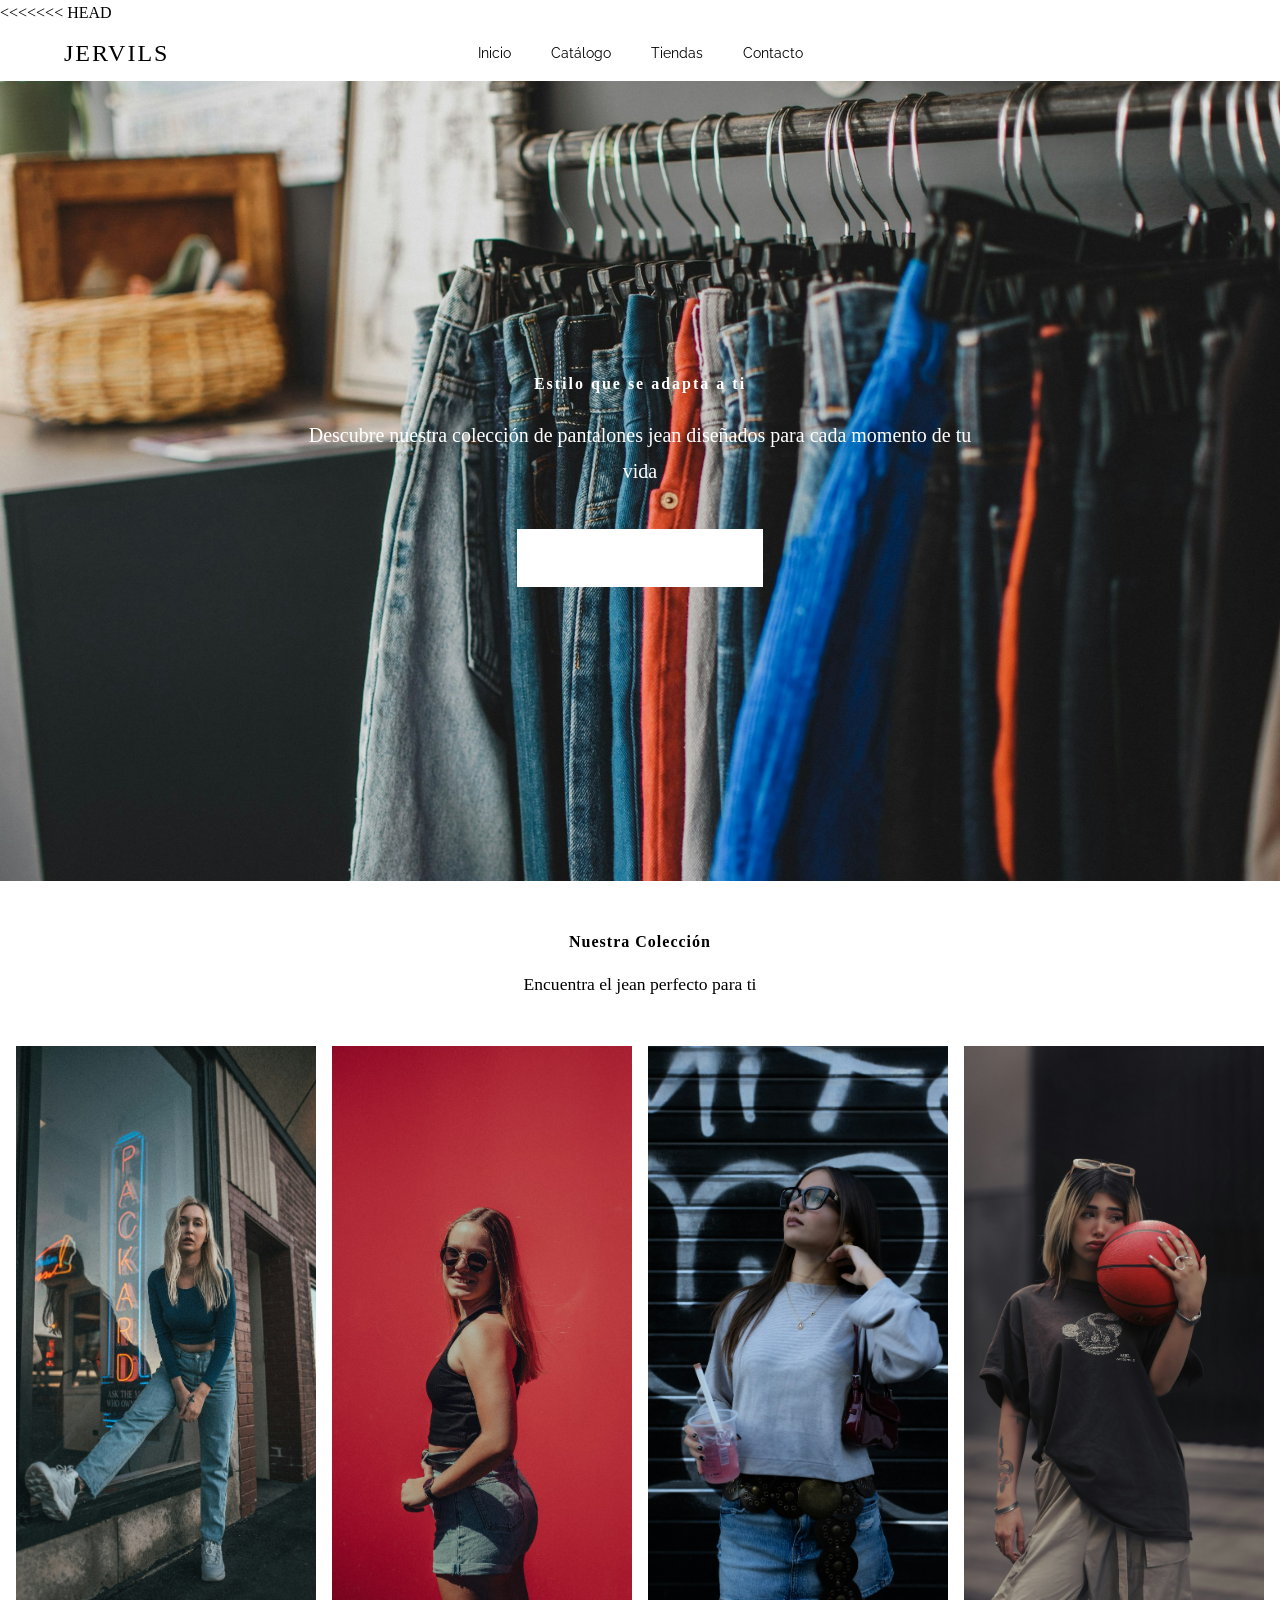
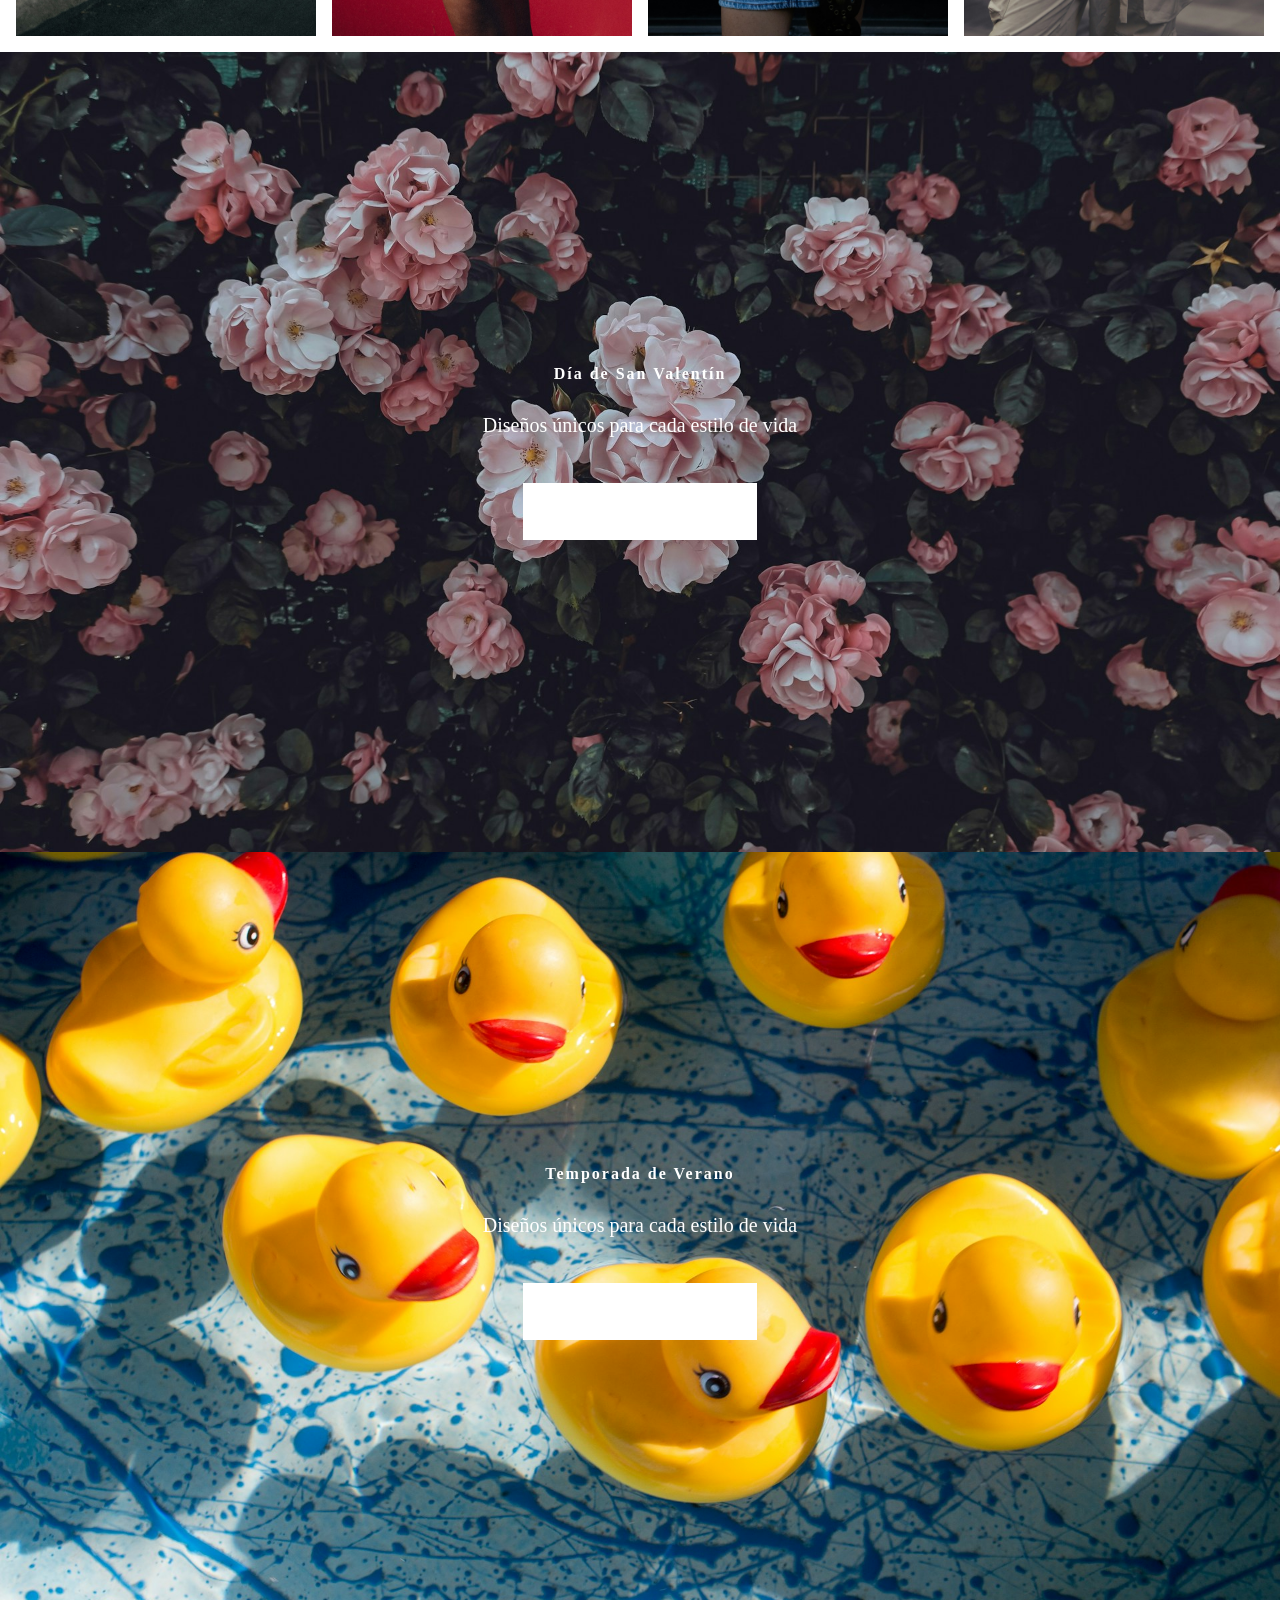
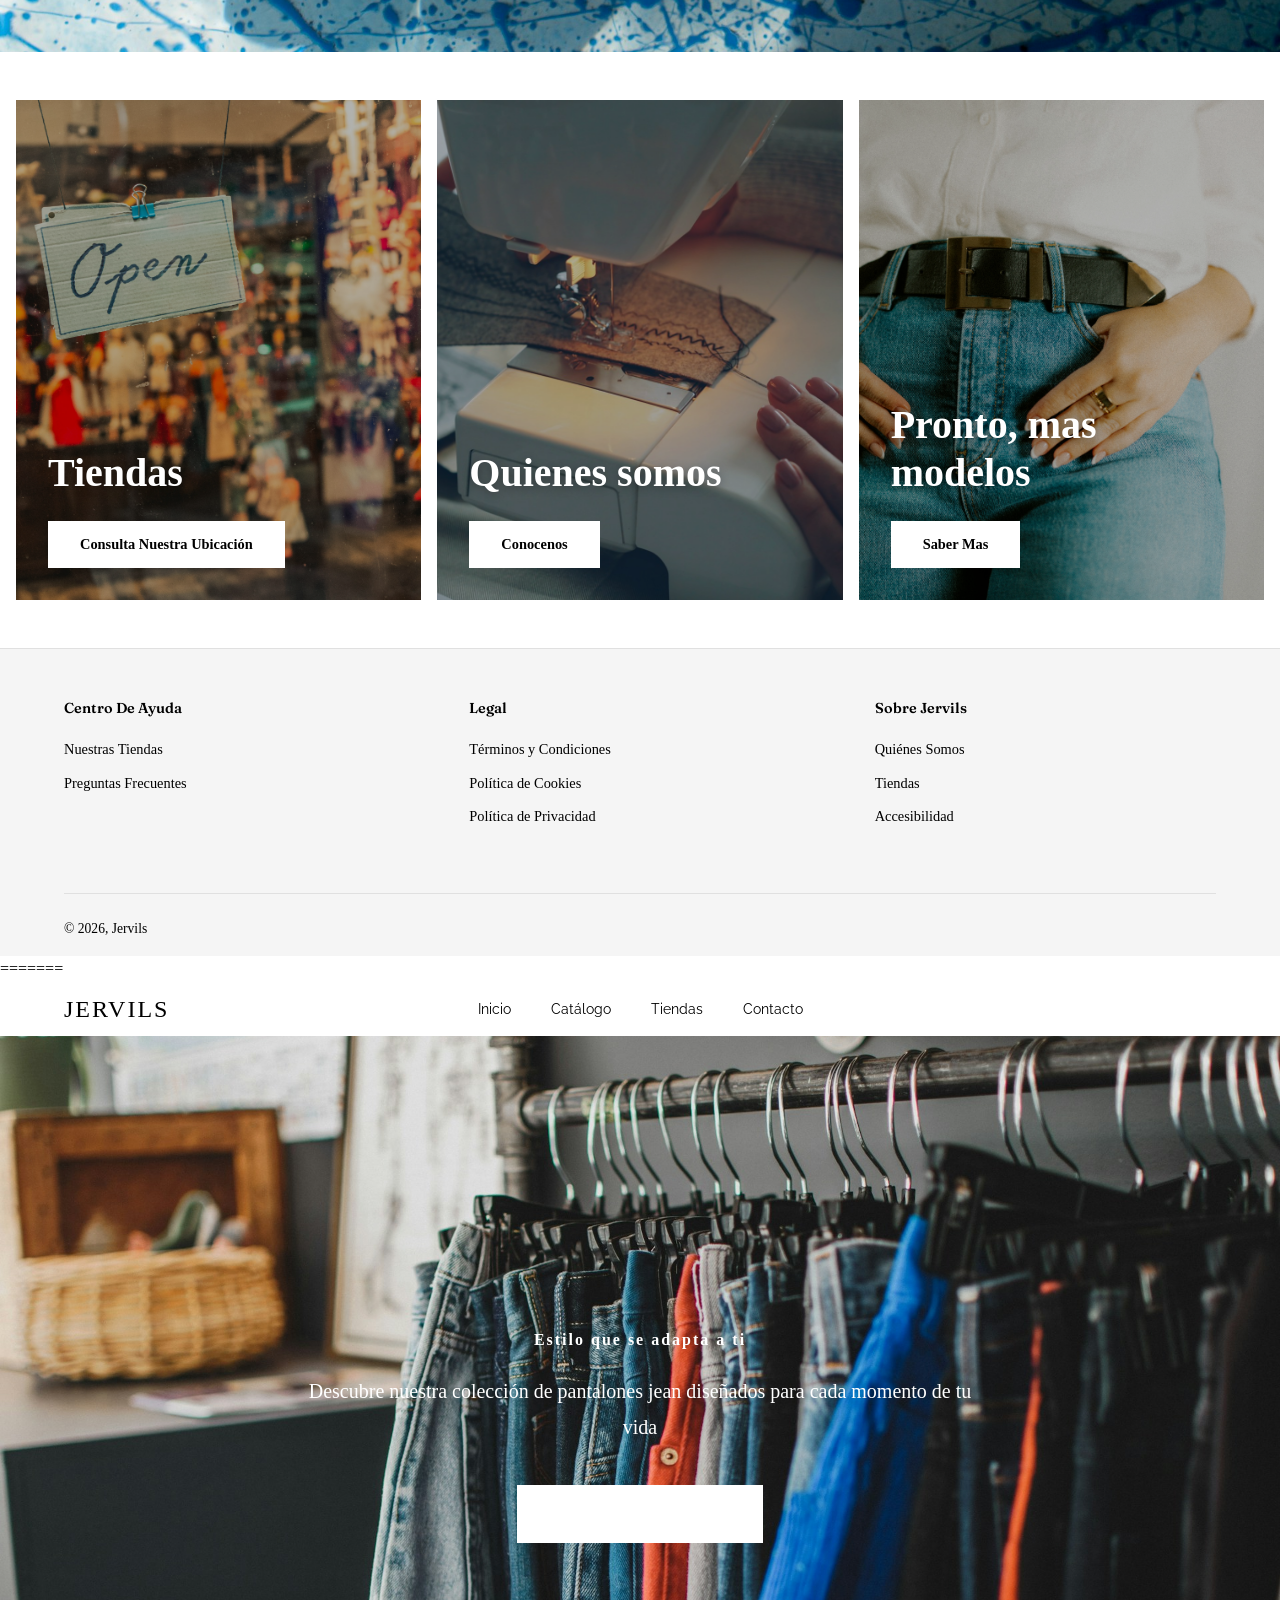
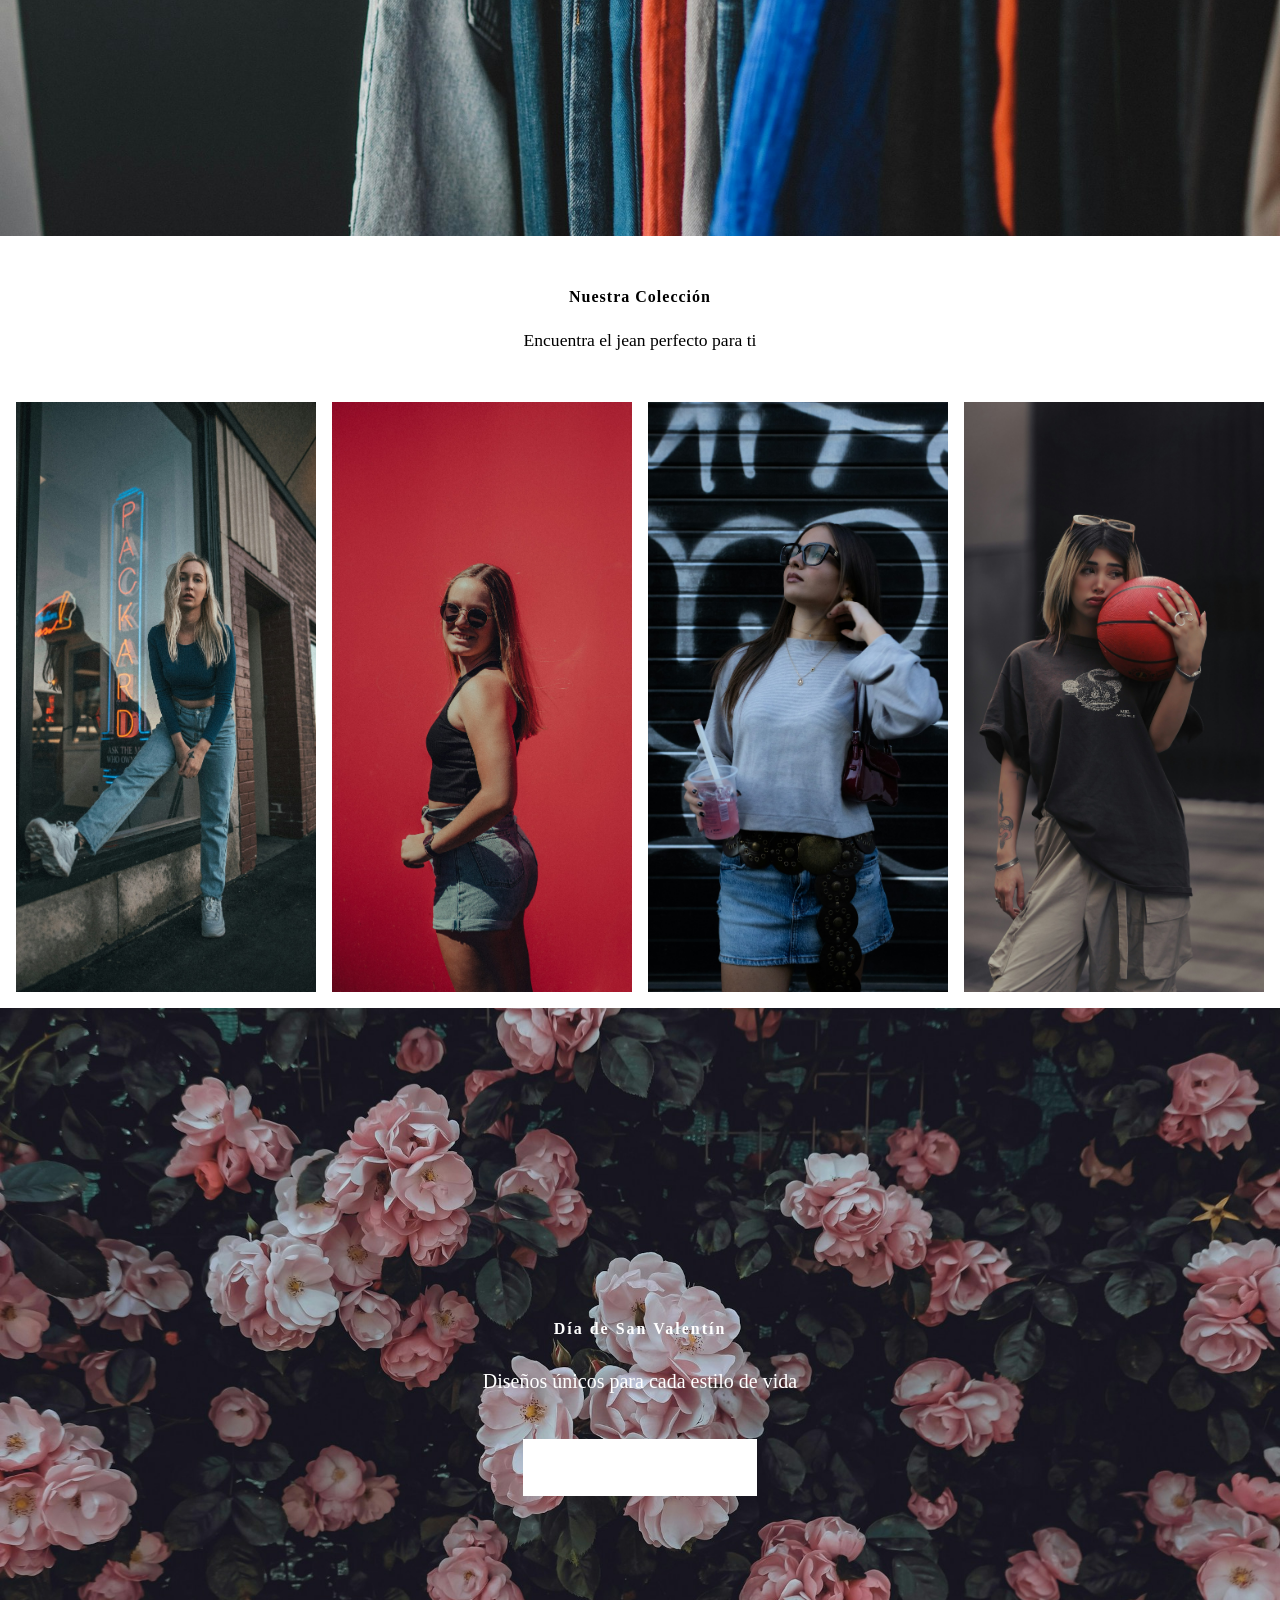
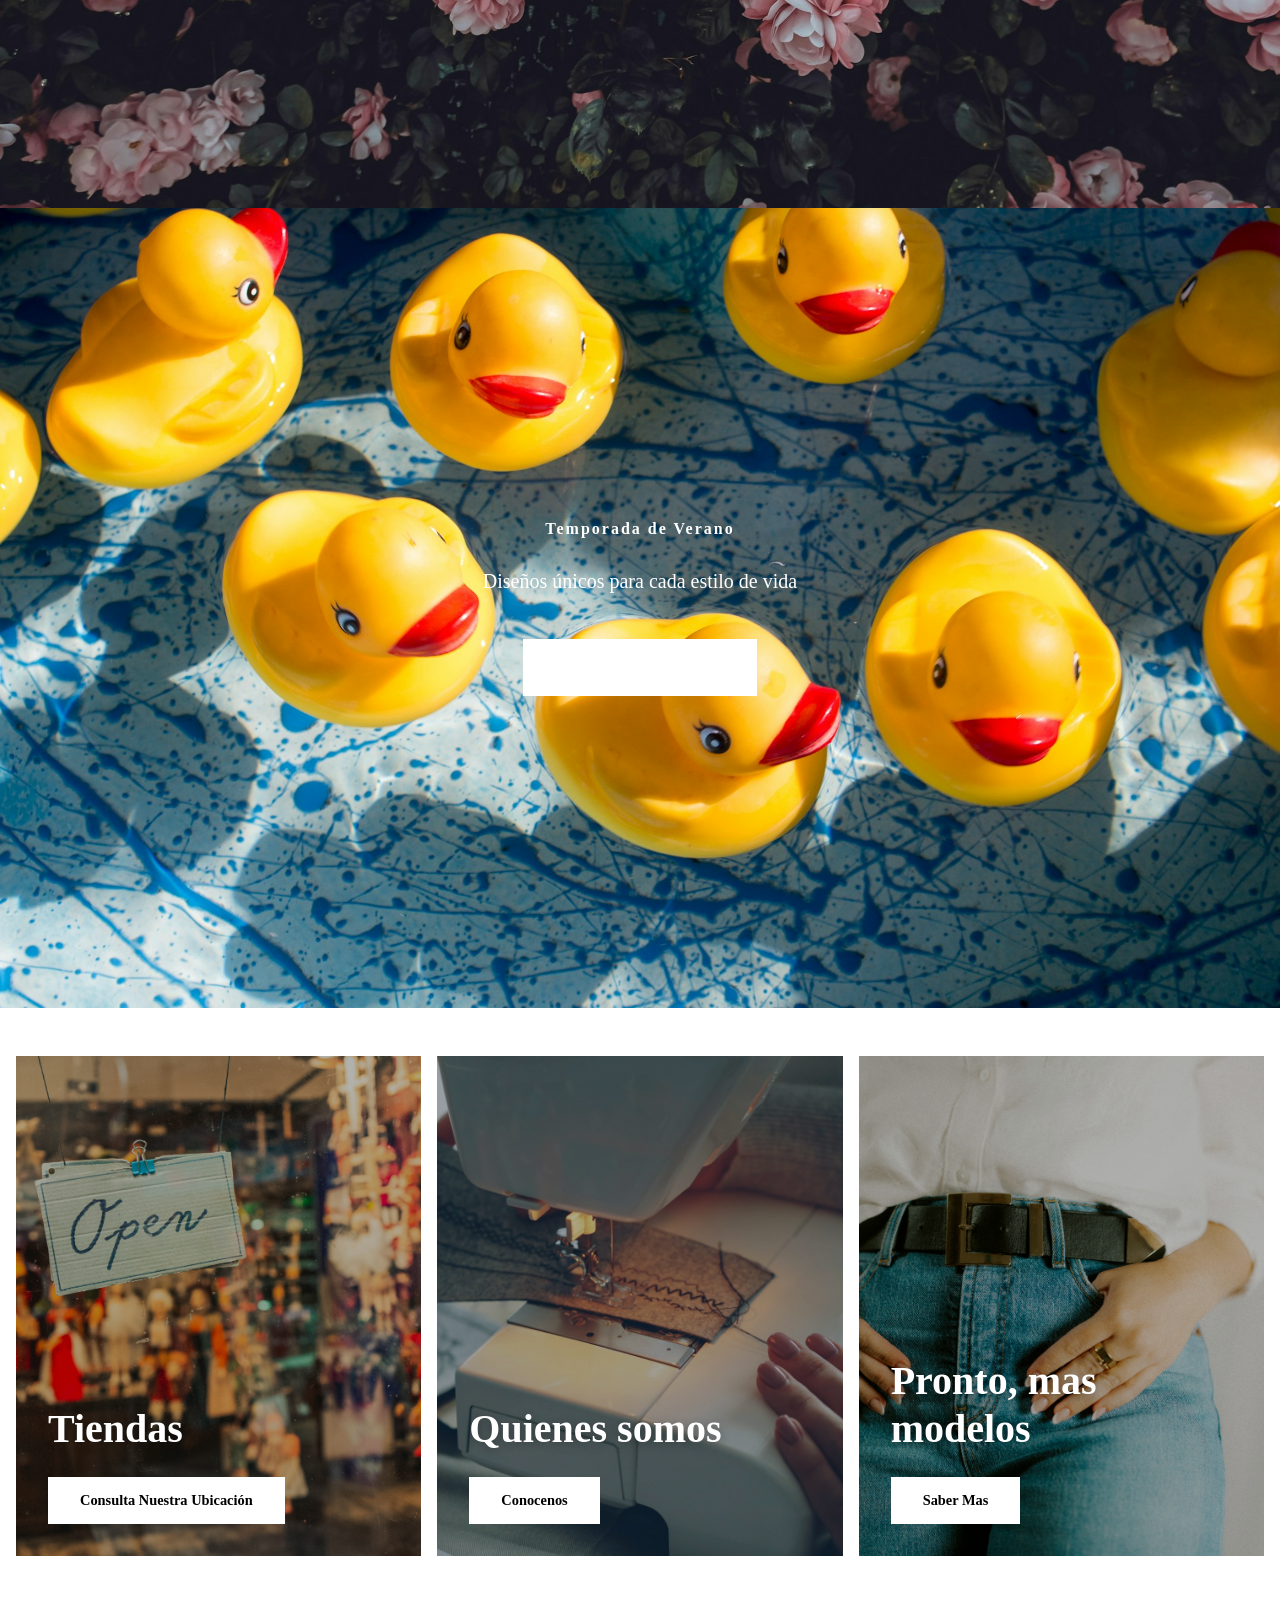
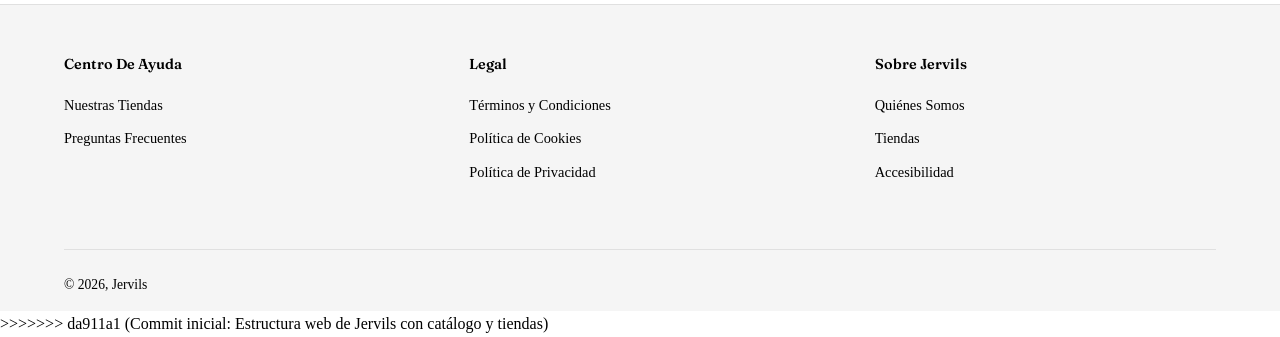
==== commit ac5bb39c: "Commit inicial: Estructura web de Jervils con catálogo y tiendas" ====
--- a/index.html
+++ b/index.html
@@ -1,3 +1,4 @@
+<<<<<<< HEAD
 <!DOCTYPE html>
 <html lang="es">
 <head>
@@ -257,4 +258,267 @@
     <!-- JavaScript -->
     <script src="script.js"></script>
 </body>
+=======
+<!DOCTYPE html>
+<html lang="es">
+<head>
+    <meta charset="UTF-8">
+    <meta name="viewport" content="width=device-width, initial-scale=1.0">
+    <meta name="description" content="Jervils - Tu tienda de pantalones jean de alta calidad">
+    <title>Jervils | Pantalones Jean</title>
+    
+    <!-- Google Fonts -->
+    <link rel="preconnect" href="https://fonts.googleapis.com">
+    <link rel="preconnect" href="https://fonts.gstatic.com" crossorigin>
+    <link href="https://fonts.googleapis.com/css2?family=Fraunces:ital,opsz,wght@0,9..144,100..900;1,9..144,100..900&family=Raleway:ital,wght@0,100..900;1,100..900&display=swap" rel="stylesheet">
+    
+    <!-- Font Awesome para iconos -->
+    <link rel="stylesheet" href="https://cdnjs.cloudflare.com/ajax/libs/font-awesome/6.4.0/css/all.min.css">
+    
+    <!-- CSS -->
+    <link rel="stylesheet" href="styles.css">
+</head>
+<body>
+    <a href="#main" class="skip-link">Ir al contenido principal</a>
+
+    <!-- ====================================== -->
+    <!-- HEADER - Navegación principal -->
+    <!-- ====================================== -->
+    <header class="header" id="header">
+        <nav class="nav container" aria-label="Navegación principal">
+            <div class="nav__logo">
+                <a href="#home">JERVILS</a>
+            </div>
+            
+            <div class="nav__menu" id="nav-menu">
+                <ul class="nav__list">
+                    <li class="nav__item">
+                        <a href="#home" class="nav__link">Inicio</a>
+                    </li>
+                    <li class="nav__item">
+                        <a href="catalogo.html" class="nav__link">Catálogo</a>
+                    </li>
+                    <li class="nav__item">
+                        <a href="tiendas.html" class="nav__link">Tiendas</a>
+                    </li>
+                    <li class="nav__item">
+                        <a href="#contacto" class="nav__link">Contacto</a>
+                    </li>
+                </ul>
+                
+                <!-- Botón cerrar menú móvil -->
+                <button class="nav__close" id="nav-close" aria-label="Cerrar menú">
+                   <i class="fa-solid fa-x"></i>
+                </button>
+            </div>
+            
+            <!-- Botón toggle menú móvil -->
+            <button class="nav__toggle" id="nav-toggle" aria-label="Abrir menú">
+                <i class="fa-solid fa-bars"></i>
+            </button>
+        </nav>
+    </header>
+
+    <!-- ====================================== -->
+    <!-- MAIN - Contenido principal -->
+    <!-- ====================================== -->
+    <main id="main">
+        <!-- Hero Section Principal -->
+        <section class="hero" id="home">
+            <img 
+                src="images/hero-background.jpg" 
+                alt="Colección Jervils - Jeans de alta calidad para cada estilo"
+                class="hero__image"
+                loading="eager"
+            >
+            <div class="hero__overlay"></div>
+            <div class="hero__container container">
+                <div class="hero__content">
+                    <h1 class="hero__title">Estilo que se adapta a ti</h1>
+                    <p class="hero__description">Descubre nuestra colección de pantalones jean diseñados para cada momento de tu vida</p>
+                    <a href="catalogo.html" class="hero__button">Ver Colección</a>
+                </div>
+            </div>
+        </section>
+
+        <!-- Sección Catálogo -->
+        <section class="catalog" id="catalogo">
+            <div class="container">
+                <div class="section__header">
+                    <h2 class="section__title">Nuestra Colección</h2>
+                    <p class="section__subtitle">Encuentra el jean perfecto para ti</p>
+                </div>
+                
+                <div class="catalog__grid">
+                    <!-- PRODUCTO 1 -->
+                    <article class="product__card">
+                        <div class="product__image">
+                            <img src="images/modelo-4_2.jpg" alt="Jean Modelo 1 - Estilo clásico">
+                        </div>
+                        <div class="product__info">
+                            <h3 class="product__name">Jean Modelo 1</h3>
+                            <p class="product__price"><data value="150.00">S/ 150.00</data></p>
+                        </div>
+                    </article>
+                    
+                    <!-- PRODUCTO 2 -->
+                    <article class="product__card">
+                        <div class="product__image">
+                            <img src="images/modelo_2.jpg" alt="Jean Modelo 2 - Estilo moderno">
+                        </div>
+                        <div class="product__info">
+                            <h3 class="product__name">Jean Modelo 2</h3>
+                            <p class="product__price"><data value="150.00">S/ 150.00</data></p>
+                        </div>
+                    </article>
+
+                    <!-- PRODUCTO 3 -->
+                    <article class="product__card">
+                        <div class="product__image">
+                            <img src="images/modelo_3.jpg" alt="Jean Modelo 3 - Estilo casual">
+                        </div>
+                        <div class="product__info">
+                            <h3 class="product__name">Jean Modelo 3</h3>
+                            <p class="product__price"><data value="150.00">S/ 150.00</data></p>
+                        </div>
+                    </article>
+
+                    <!-- PRODUCTO 4 -->
+                    <article class="product__card">
+                        <div class="product__image">
+                            <img src="images/modelo_4.jpg" alt="Jean Modelo 4 - Estilo contemporáneo">
+                        </div>
+                        <div class="product__info">
+                            <h3 class="product__name">Jean Modelo 4</h3>
+                            <p class="product__price"><data value="150.00">S/ 150.00</data></p>
+                        </div>
+                    </article>
+                </div>
+            </div>
+        </section>
+
+        <!-- Hero Section - San Valentín -->
+        <section class="hero hero-2" id="hero-2">
+            <img 
+                src="images/valentines_day-background.jpg" 
+                alt="Promoción Día de San Valentín - Jervils"
+                class="hero__image"
+                loading="lazy"
+            >
+            <div class="hero__container container">
+                <div class="hero__content">
+                    <h2 class="hero__title">Día de San Valentín</h2>
+                    <p class="hero__description">Diseños únicos para cada estilo de vida</p>
+                    <a href="#catalogo" class="hero__button">Descubre más</a>
+                </div>
+            </div>
+        </section>
+
+        <!-- Hero Section - Verano -->
+        <section class="hero hero-3" id="hero-3">
+            <img 
+                src="images/summer_sale-background.jpg" 
+                alt="Temporada de Verano - Colección Jervils"
+                class="hero__image"
+                loading="lazy"
+            >
+            <div class="hero__container container">
+                <div class="hero__content">
+                    <h2 class="hero__title">Temporada de Verano</h2>
+                    <p class="hero__description">Diseños únicos para cada estilo de vida</p>
+                    <a href="#catalogo" class="hero__button">Descubre más</a>
+                </div>
+            </div>
+        </section>
+
+        <!-- Sección de 3 Columnas -->
+        <section class="hero-columns" id="hero-columns">
+            <div class="hero-columns__container">
+                <!-- COLUMNA 1 - TIENDAS -->
+                <div class="hero-columns__item">
+                    <img src="images/stores-ub.jpg" alt="Nuestras Tiendas Jervils" class="hero-columns__bg">
+                    <div class="hero-columns__overlay"></div>
+                    <div class="hero-columns__content">
+                        <h2 class="hero-columns__title">Tiendas</h2>
+                        <a href="tiendas.html" class="hero-columns__button">Consulta nuestra ubicación</a>
+                    </div>
+                </div>
+
+                <!-- COLUMNA 2 - NOSOTROS -->
+                <div class="hero-columns__item">
+                    <img src="images/who.jpg" alt="Quiénes Somos - Historia de Jervils" class="hero-columns__bg">
+                    <div class="hero-columns__overlay"></div>
+                    <div class="hero-columns__content">
+                        <h2 class="hero-columns__title">Quienes somos</h2>
+                        <a href="about.html" class="hero-columns__button">Conocenos</a>
+                    </div>
+                </div>
+
+                <!-- COLUMNA 3 - PRÓXIMAMENTE -->
+                <div class="hero-columns__item">
+                    <img src="images/P1.jpg" alt="Próximos modelos Jervils" class="hero-columns__bg">
+                    <div class="hero-columns__overlay"></div>
+                    <div class="hero-columns__content">
+                        <h2 class="hero-columns__title">Pronto, mas modelos</h2>
+                        <a href="#sustainability" class="hero-columns__button">Saber mas</a>
+                    </div>
+                </div>
+            </div>
+        </section>
+    </main>
+
+    <!-- ====================================== -->
+    <!-- FOOTER - Pie de página -->
+    <!-- ====================================== -->
+    <footer class="footer">
+        <div class="container">
+            <div class="footer__content">
+                <!-- COLUMNA 1 - Centro de Ayuda -->
+                <nav class="footer__section" aria-label="Centro de Ayuda">
+                    <h2 class="footer__title">Centro de Ayuda</h2>
+                    <ul class="footer__links">
+                        <li><a href="tiendas.html">Nuestras Tiendas</a></li>
+                        <li><a href="faq.html">Preguntas Frecuentes</a></li>
+                    </ul>
+                </nav>
+                
+                <!-- COLUMNA 2 - Legal -->
+                <nav class="footer__section" aria-label="Legal">
+                    <h2 class="footer__title">Legal</h2>
+                    <ul class="footer__links">
+                        <li><a href="#">Términos y Condiciones</a></li>
+                        <li><a href="#">Política de Cookies</a></li>
+                        <li><a href="#">Política de Privacidad</a></li>
+                    </ul>
+                </nav>
+                
+                <!-- COLUMNA 3 - Sobre Jervils -->
+                <nav class="footer__section" aria-label="Sobre Jervils">
+                    <h2 class="footer__title">Sobre Jervils</h2>
+                    <ul class="footer__links">
+                        <li><a href="about.html">Quiénes Somos</a></li>
+                        <li><a href="tiendas.html">Tiendas</a></li>
+                        <li><a href="#">Accesibilidad</a></li>
+                    </ul>
+                </nav>
+            </div>
+            
+            <!-- FOOTER BOTTOM -->
+            <div class="footer__bottom">
+                <div class="footer__bottom-right">
+                    <p>&copy; <time datetime="2026">2026</time>, Jervils</p>
+                </div>
+            </div>
+        </div>
+    </footer>
+
+    <!-- Scroll to top button -->
+    <a href="#home" class="scroll-top" id="scroll-top" aria-label="Volver al inicio">
+        <i class="fas fa-arrow-up"></i>
+    </a>
+
+    <!-- JavaScript -->
+    <script src="script.js" defer></script>
+</body>
+>>>>>>> da911a1 (Commit inicial: Estructura web de Jervils con catálogo y tiendas)
 </html>
--- a/styles.css
+++ b/styles.css
@@ -1,3 +1,4 @@
+<<<<<<< HEAD
 /* ========== VARIABLES CSS ========== */
 :root {
     /* Colores principales */
@@ -1722,3 +1723,1814 @@
         font-size: 0.95rem;
     }
 }
+=======
+/* ========== VARIABLES CSS ========== */
+:root {
+    /* Colores principales */
+    --primary-color: #1a1a1a;
+    --secondary-color: #2c5f7d;
+    --accent-color: #d4a574;
+    --text-color: #333333;
+    --text-light: #666666;
+    --bg-color: #ffffff;
+    --bg-light: #f8f8f8;
+    --border-color: #e0e0e0;
+
+    /* Tipografía */
+    --font-display: 'Fraunces', serif;
+    --font-body: 'Raleway', sans-serif;
+
+    /* Tamaños de fuente */
+    --h1-size: 4rem;
+    --h2-size: 2.5rem;
+    --h3-size: 1.5rem;
+    --normal-size: 1rem;
+    --small-size: 0.875rem;
+
+    /* Espaciado — escala de 8px */
+    --space-1: 0.25rem;
+    --space-2: 0.5rem;
+    --space-3: 0.75rem;
+    --space-4: 1rem;
+    --space-6: 1.5rem;
+    --space-8: 2rem;
+    --space-12: 3rem;
+    --space-16: 4rem;
+
+    /* Radios de borde */
+    --radius-sm: 4px;
+    --radius-md: 8px;
+    --radius-lg: 12px;
+    --radius-full: 9999px;
+
+    /* Layout */
+    --header-height: 55px;
+    --section-padding: 5rem 0;
+
+    /* Sombras */
+    --shadow-sm: 0 2px 8px rgba(0, 0, 0, 0.08);
+    --shadow-md: 0 4px 20px rgba(0, 0, 0, 0.12);
+    --shadow-lg: 0 8px 30px rgba(0, 0, 0, 0.15);
+
+    /* Transiciones */
+    --transition-fast: 150ms ease;
+    --transition-normal: 300ms ease;
+    --transition-slow: 500ms ease;
+}
+
+/* ========== RESET & BASE ========== */
+/* ========== CONFIGURACIÓN DE FUENTES ========== */
+
+/* Configuración base para texto del cuerpo - Raleway */
+body {
+    font-family: "Raleway", sans-serif;
+    font-optical-sizing: auto;
+    font-weight: 400;
+    font-style: normal;
+}
+
+/* Configuración para títulos - Fraunces */
+h1, h2, h3, h4, h5, h6,
+.hero__title,
+.section__title,
+.product__name,
+.footer__title,
+.stores-new__title {
+    font-family: "Fraunces", serif;
+    font-optical-sizing: auto;
+    font-weight: 600;
+    font-style: normal;
+    font-variation-settings:
+        "SOFT" 0,
+        "WONK" 0;
+}
+
+.nav__link {
+    font-family: "Raleway", sans-serif;
+    font-weight: 500;
+}
+
+/* Excepción: Logo mantiene fuente original */
+.nav__logo,
+.nav__logo a {
+    font-family: 'Crimson Pro', serif;
+}
+
+* {
+    margin: 0;
+    padding: 0;
+    box-sizing: border-box;
+}
+
+.skip-link {
+    position: absolute;
+    top: -100%;
+    left: 0;
+    z-index: 1000;
+    padding: 0.75rem 1.5rem;
+    background-color: var(--primary-color);
+    color: var(--bg-color);
+    font-weight: 600;
+    text-decoration: none;
+}
+
+.skip-link:focus {
+    top: 0;
+}
+
+.visually-hidden {
+    position: absolute;
+    width: 1px;
+    height: 1px;
+    padding: 0;
+    margin: -1px;
+    overflow: hidden;
+    clip: rect(0, 0, 0, 0);
+    white-space: nowrap;
+    border: 0;
+}
+
+html {
+    scroll-behavior: smooth;
+}
+
+body {
+    font-family: var(--font-body);
+    font-size: var(--normal-size);
+    color: var(--text-color);
+    background-color: var(--bg-color);
+    line-height: 1.6;
+}
+
+a {
+    text-decoration: none;
+    color: inherit;
+}
+
+img {
+    max-width: 100%;
+    height: auto;
+    display: block;
+}
+
+ul {
+    list-style: none;
+}
+
+/* ========== UTILITIES ========== */
+.container {
+    max-width: 1200px;
+    margin: 0 auto;
+    padding: 0 1.5rem;
+}
+
+.section__header {
+    text-align: center;
+    margin-bottom: 3rem;
+}
+
+.section__title {
+    font-family: var(--font-display);
+    font-size: var(--h2-size);
+    font-weight: 600;
+    color: var(--primary-color);
+    margin-bottom: 1rem;
+    letter-spacing: 1px;
+}
+
+.section__subtitle {
+    font-size: 1.1rem;
+    color: var(--text-light);
+    font-weight: 300;
+}
+
+/* ========== HEADER ========== */
+.header {
+    position: relative;
+    top: 0;
+    left: 0;
+    width: 100%;
+    background-color: rgba(255, 255, 255, 0.98);
+    backdrop-filter: blur(10px);
+    box-shadow: var(--shadow-sm);
+    z-index: 100;
+    transition: background-color var(--transition-normal), box-shadow var(--transition-normal);
+    height: 55px;
+}
+
+.header--scrolled {
+    box-shadow: 0 4px 12px rgba(0, 0, 0, 0.1);
+}
+
+.nav {
+    height: 55px;
+    display: grid;  /* CAMBIA de flex a grid */
+    grid-template-columns: 1fr auto 1fr;  /* AGREGA ESTO */
+    align-items: center;
+}
+
+.nav__logo a {
+    font-family: var(--font-display);
+    font-size: 1.5rem;  /* REDUCE el tamaño */
+    font-weight: 400;  /* CAMBIA de 700 a 400 (más delgado) */
+    color: var(--primary-color);
+    letter-spacing: 2px;
+    transition: color var(--transition-normal);
+}
+
+.nav__logo a:hover {
+    color: var(--secondary-color);
+}
+
+.nav__list {
+    display: flex;
+    gap: 2.5rem;  /* O 2rem para más compacto */
+    align-items: center;
+    justify-content: center;  /* AGREGA ESTO */
+}
+
+.nav__link {
+    font-family: 'Helvetica Neue', Arial, sans-serif;  /* Fuente similar a FARM Rio */
+    font-size: 0.9rem;
+    font-weight: 400;  /* CAMBIA de 500 a 400 */
+    color: var(--text-color);
+    text-transform: none;
+    letter-spacing: 0;
+    transition: color var(--transition-normal);
+    position: relative;
+}
+
+.nav__link::after {
+    content: '';
+    position: absolute;
+    bottom: -5px;
+    left: 0;
+    width: 0;
+    height: 2px;
+    background-color: var(--secondary-color);
+    transition: width var(--transition-normal);
+}
+
+.nav__link:hover {
+    color: var(--secondary-color);
+}
+
+.nav__link:hover::after {
+    width: 100%;
+}
+
+.nav__toggle,
+.nav__close {
+    display: none;
+    font-size: 1.5rem;
+    cursor: pointer;
+    color: var(--primary-color);
+}
+
+/* ========== HERO SECTIONS ========== */
+.hero {
+    position: relative;
+    min-height: 800px;
+    display: flex;
+    align-items: center;
+    justify-content: center;
+    overflow: hidden;
+}
+
+/* Imagen de fondo */
+.hero__image {
+    position: absolute;
+    top: 0;
+    left: 0;
+    width: 100%;
+    height: 100%;
+    object-fit: cover; /* Sirve para cubrir todo el contenedor, se adapata a cualquier tipo de pantalla*/
+}
+
+/* Overlay oscuro sobre la imagen--eliminado */
+
+.hero__container {
+    position: relative;
+    z-index: 2;
+}
+
+.hero__content {
+    text-align: center;
+    color: white;
+    max-width: 700px;
+    margin: 0 auto;
+}
+
+.hero__title {
+    font-family: var(--font-display);
+    font-size: var(--h1-size);
+    font-weight: 700;
+    margin-bottom: 1.5rem;
+    line-height: 1.2;
+    letter-spacing: 2px;
+    animation: fadeInUp 0.8s ease;
+}
+
+.hero__description {
+    font-size: 1.25rem;
+    margin-bottom: 2.5rem;
+    line-height: 1.8;
+    font-weight: 300;
+    animation: fadeInUp 0.8s ease 0.2s both;
+}
+
+.hero__button {
+    display: inline-block;
+    padding: 1rem 3rem;
+    background-color: white;
+    color: var(--primary-color);
+    border-radius: var(--radius-full);
+    font-weight: 600;
+    text-transform: uppercase;
+    letter-spacing: 1px;
+    transition: background-color var(--transition-normal), color var(--transition-normal), transform var(--transition-normal), box-shadow var(--transition-normal);
+    animation: fadeInUp 0.8s ease 0.4s both;
+}
+
+.hero__button:hover {
+    background-color: var(--accent-color);
+    color: white;
+    transform: translateY(-3px);
+    box-shadow: var(--shadow-lg);
+}
+
+/* ========== HERO SECTION CON 3 COLUMNAS ========== */
+.hero-columns {
+    padding: 3rem 0;
+    background-color: var(--bg-light);
+}
+
+.hero-columns__container {
+    display: grid;
+    grid-template-columns: repeat(3, 1fr);
+    gap: 1rem;
+    max-width: 100%;
+    padding: 0 1rem;
+    margin: 0 auto;
+}
+
+.hero-columns__item {
+    position: relative;
+    height: 500px;
+    overflow: hidden;
+    border-radius: 0;
+    cursor: pointer;
+    transition: transform var(--transition-normal), box-shadow var(--transition-normal);
+}
+
+.hero-columns__item:hover {
+    transform: translateY(-5px);
+    box-shadow: var(--shadow-lg);
+}
+
+.hero-columns__bg {
+    width: 100%;
+    height: 100%;
+    object-fit: cover;
+    transition: transform 0.5s ease;
+}
+
+.hero-columns__item:hover .hero-columns__bg {
+    transform: scale(1.05);
+}
+
+.hero-columns__overlay {
+    position: absolute;
+    top: 0;
+    left: 0;
+    right: 0;
+    bottom: 0;
+    background: rgba(0, 0, 0, 0.3);
+    transition: background var(--transition-normal);
+}
+
+.hero-columns__item:hover .hero-columns__overlay {
+    background: rgba(0, 0, 0, 0.4);
+}
+
+.hero-columns__content {
+    position: absolute;
+    bottom: 2rem;
+    left: 2rem;
+    right: 2rem;
+    z-index: 2;
+    text-align: left;
+}
+
+.hero-columns__title {
+    font-family: var(--font-display);
+    font-size: 2.5rem;
+    font-weight: 600;
+    color: white;
+    margin-bottom: 1.5rem;
+    line-height: 1.2;
+    text-shadow: 0 2px 10px rgba(0, 0, 0, 0.3);
+}
+
+.hero-columns__button {
+    display: inline-block;
+    padding: 0.75rem 2rem;
+    min-height: 44px;
+    background-color: white;
+    color: var(--primary-color);
+    border: none;
+    border-radius: 0;
+    font-weight: 600;
+    font-size: 0.9rem;
+    text-transform: capitalize;
+    transition: background-color var(--transition-normal), color var(--transition-normal);
+}
+
+.hero-columns__button:hover {
+    background-color: var(--accent-color);
+    color: white;
+}
+
+/* Responsive para Hero Columns */
+@media screen and (max-width: 968px) {
+    .hero-columns__container {
+        grid-template-columns: 1fr;
+        gap: 1.5rem;
+    }
+    
+    .hero-columns__item {
+        height: 400px;
+    }
+    
+    .hero-columns__title {
+        font-size: 2rem;
+    }
+}
+/* ========== CATÁLOGO ========== */
+.catalog {
+    padding-top: 3rem;
+    background-color: var(--bg-light);
+}
+.catalog .container {
+    max-width: 100%;  /* AGREGA ESTO */
+    padding: 0 1rem 1rem;  /* AGREGA ESTO - ajusta el margen lateral */
+}
+.catalog__grid {
+    display: grid;
+    grid-template-columns: repeat(4, 1fr);
+    gap: 1rem;  /* Espacio entre productos - ajusta según necesites */
+    max-width: none;  /* Sin límite de ancho */
+    margin: 0 auto;
+}
+
+.product__card {
+    background-color: white;
+    overflow: hidden;
+    border-radius: var(--radius-md);
+    transition: transform var(--transition-normal), box-shadow var(--transition-normal);
+    cursor: pointer;
+}
+
+.product__card--animate {
+    opacity: 0;
+    transform: translateY(30px);
+    transition: opacity 0.6s ease, transform 0.6s ease;
+}
+
+.product__card--visible {
+    opacity: 1;
+    transform: translateY(0);
+}
+
+.product__card:hover {
+    transform: translateY(-10px);
+    box-shadow: var(--shadow-lg);
+}
+
+.product__image {
+    width: 100%;
+    height: auto;
+    min-height: 480px;
+    overflow: hidden;
+    position: relative;
+    background-color: var(--bg-light);
+}
+
+
+.product__image img {
+    width: 100%;
+    height: 100%;
+    object-fit: cover;
+    transition: transform var(--transition-normal);
+}
+
+.product__card:hover .product__image img {
+    transform: scale(1.1);
+}
+
+.product__info {
+    padding: 1.5rem;
+    text-align: center;
+    background-color: white;  /* AGREGA ESTO */
+}
+
+.product__name {
+    font-family: var(--font-display);
+    font-size: var(--h3-size);
+    font-weight: 600;
+    margin-bottom: 0.5rem;
+    color: var(--primary-color);
+}
+
+.product__price {
+    font-size: 1.1rem;
+    font-weight: 600;
+    color: var(--secondary-color);
+}
+
+/* ========== TIENDAS ========== */
+.stores {
+    padding: var(--section-padding);
+    background-color: white;
+}
+
+.stores__content {
+    display: grid;
+    grid-template-columns: 1fr 1fr;
+    gap: 3rem;
+    align-items: start;
+}
+
+.stores__info {
+    display: flex;
+    flex-direction: column;
+    gap: 2rem;
+}
+
+.store__card {
+    display: flex;
+    gap: 1.5rem;
+    padding: 2rem;
+    background-color: var(--bg-light);
+    border-radius: var(--radius-lg);
+    transition: box-shadow var(--transition-normal), transform var(--transition-normal);
+}
+
+.store__card:hover {
+    box-shadow: var(--shadow-md);
+    transform: translateX(5px);
+}
+
+.store__icon {
+    flex-shrink: 0;
+    width: 50px;
+    height: 50px;
+    background-color: var(--secondary-color);
+    color: white;
+    border-radius: 50%;
+    display: flex;
+    align-items: center;
+    justify-content: center;
+    font-size: 1.5rem;
+}
+
+.store__details {
+    flex: 1;
+}
+
+.store__name {
+    font-family: var(--font-display);
+    font-size: 1.4rem;
+    font-weight: 600;
+    margin-bottom: 1rem;
+    color: var(--primary-color);
+}
+
+.store__address {
+    margin-bottom: 1rem;
+    color: var(--text-light);
+    line-height: 1.8;
+}
+
+.store__hours {
+    color: var(--text-color);
+    line-height: 1.8;
+}
+
+.store__hours strong {
+    color: var(--primary-color);
+}
+
+.stores__map {
+    position: sticky;
+    top: 100px;
+}
+
+.map {
+    width: 100%;
+    height: 500px;
+    border-radius: var(--radius-lg);
+    overflow: hidden;
+    box-shadow: var(--shadow-md);
+}
+
+.map__placeholder {
+    width: 100%;
+    height: 100%;
+    background-color: var(--bg-light);
+    display: flex;
+    flex-direction: column;
+    align-items: center;
+    justify-content: center;
+    color: var(--text-light);
+    gap: 1rem;
+}
+
+.map__placeholder i {
+    font-size: 4rem;
+    opacity: 0.3;
+}
+
+/* ========== CONTACTO ========== */
+.contact {
+    padding: 4rem 0;
+    background-color: white;
+    border-top: 1px solid #e0e0e0;
+}
+
+.contact__simple {
+    display: flex;
+    justify-content: space-between;
+    align-items: center;
+    gap: 3rem;
+}
+
+.contact__title {
+    font-family: var(--font-display);
+    font-size: 2rem;
+    margin-bottom: 0.5rem;
+    color: var(--primary-color);
+}
+
+.contact__description {
+    color: var(--text-light);
+    font-size: 1rem;
+}
+
+.contact__actions {
+    display: flex;
+    gap: 1rem;
+}
+
+.contact__link {
+    display: inline-flex;
+    align-items: center;
+    gap: 0.5rem;
+    padding: 0.75rem 1.5rem;
+    min-height: 44px;
+    background-color: white;
+    color: var(--primary-color);
+    border: 2px solid var(--primary-color);
+    border-radius: var(--radius-sm);
+    font-weight: 600;
+    font-size: 0.9rem;
+    transition: background-color var(--transition-normal), color var(--transition-normal);
+}
+
+.contact__link:hover {
+    background-color: var(--primary-color);
+    color: white;
+}
+
+.contact__link i {
+    font-size: 1.1rem;
+}
+
+@media screen and (max-width: 968px) {
+    .contact__simple {
+        flex-direction: column;
+        text-align: center;
+    }
+    
+    .contact__actions {
+        flex-direction: column;
+        width: 100%;
+    }
+    
+    .contact__link {
+        width: 100%;
+        justify-content: center;
+    }
+}
+
+/* ========== FOOTER ========== */
+.footer {
+    background-color: #f5f5f5;
+    color: var(--text-color);
+    padding: 3rem 0 1rem;
+    border-top: 1px solid #e0e0e0;
+}
+
+.footer__content {
+    display: grid;
+    grid-template-columns: repeat(3, 1fr);
+    gap: 4rem;
+    margin-bottom: 2rem;
+    padding-bottom: 2rem;
+}
+
+.footer__title {
+    font-size: 0.9rem;
+    font-weight: 600;
+    margin-bottom: 1rem;
+    color: var(--primary-color);
+    text-transform: capitalize;
+}
+
+.footer__links {
+    display: flex;
+    flex-direction: column;
+    gap: 0.5rem;
+}
+
+.footer__links a {
+    color: var(--text-color);
+    font-size: 0.9rem;
+    transition: color var(--transition-normal);
+}
+
+.footer__links a:hover {
+    color: var(--secondary-color);
+}
+
+/* Sección destacada */
+.footer__highlight {
+    display: flex;
+    align-items: flex-start;
+    gap: 1rem;
+}
+
+.footer__badge {
+    flex-shrink: 0;
+    width: 50px;
+    height: 50px;
+    background-color: white;
+    border: 2px solid var(--primary-color);
+    border-radius: 50%;
+    display: flex;
+    align-items: center;
+    justify-content: center;
+    font-size: 1.5rem;
+    color: var(--primary-color);
+}
+
+.footer__highlight-text {
+    font-size: 0.85rem;
+    line-height: 1.6;
+}
+
+.footer__highlight-text strong {
+    display: block;
+    margin-bottom: 0.25rem;
+    color: var(--primary-color);
+}
+
+.footer__highlight-text a {
+    color: var(--text-color);
+    text-decoration: underline;
+    transition: color var(--transition-normal);
+}
+
+.footer__highlight-text a:hover {
+    color: var(--secondary-color);
+}
+
+/* Redes sociales */
+.footer__social {
+    display: flex;
+    gap: 0.75rem;
+}
+
+.footer__social-link {
+    width: 35px;
+    height: 35px;
+    background-color: white;
+    border: 1px solid #e0e0e0;
+    border-radius: 50%;
+    display: flex;
+    align-items: center;
+    justify-content: center;
+    transition: background-color var(--transition-normal), color var(--transition-normal), border-color var(--transition-normal);
+    color: var(--text-color);
+}
+
+.footer__social-link:hover {
+    background-color: var(--primary-color);
+    color: white;
+    border-color: var(--primary-color);
+}
+
+.footer__social-link i {
+    font-size: 1rem;
+}
+
+/* Footer bottom */
+.footer__bottom {
+    display: flex;
+    justify-content: space-between;
+    align-items: center;
+    padding-top: 1.5rem;
+    border-top: 1px solid #e0e0e0;
+    font-size: 0.85rem;
+    color: var(--text-light);
+}
+
+.footer__bottom-left {
+    display: flex;
+    gap: 1.5rem;
+}
+
+.footer__bottom-left a {
+    color: var(--text-light);
+    transition: color var(--transition-normal);
+}
+
+.footer__bottom-left a:hover {
+    color: var(--primary-color);
+}
+
+.footer__bottom-right p {
+    margin: 0;
+}
+
+/* Responsive Footer */
+@media screen and (max-width: 968px) {
+    .footer__content {
+        grid-template-columns: repeat(2, 1fr);
+        gap: 2rem;
+    }
+    
+    .footer__bottom {
+        flex-direction: column;
+        gap: 1rem;
+        text-align: center;
+    }
+    
+    .footer__bottom-left {
+        flex-direction: column;
+        gap: 0.5rem;
+    }
+}
+
+@media screen and (max-width: 576px) {
+    .footer__content {
+        grid-template-columns: 1fr;
+    }
+}
+
+/* ========== SCROLL TO TOP ========== */
+.scroll-top {
+    position: fixed;
+    bottom: 2rem;
+    right: 2rem;
+    width: 50px;
+    height: 50px;
+    background-color: var(--secondary-color);
+    color: white;
+    border-radius: 50%;
+    display: flex;
+    align-items: center;
+    justify-content: center;
+    box-shadow: var(--shadow-md);
+    opacity: 0;
+    visibility: hidden;
+    transition: opacity var(--transition-normal), visibility var(--transition-normal), background-color var(--transition-normal), transform var(--transition-normal);
+    z-index: 999;
+}
+
+.scroll-top.show {
+    opacity: 1;
+    visibility: visible;
+}
+
+.scroll-top:hover {
+    background-color: var(--accent-color);
+    transform: translateY(-5px);
+}
+
+/* ========== ANIMACIONES ========== */
+@keyframes fadeInUp {
+    from {
+        opacity: 0;
+        transform: translateY(30px);
+    }
+    to {
+        opacity: 1;
+        transform: translateY(0);
+    }
+}
+
+/* Respetar preferencia de movimiento reducido */
+@media (prefers-reduced-motion: reduce) {
+    *,
+    *::before,
+    *::after {
+        animation-duration: 0.01ms !important;
+        animation-iteration-count: 1 !important;
+        transition-duration: 0.01ms !important;
+        scroll-behavior: auto !important;
+    }
+}
+
+/* ========== RESPONSIVE ========== */
+@media screen and (max-width: 968px) {
+    :root {
+        --h1-size: 3rem;
+        --h2-size: 2rem;
+    }
+    
+    .nav {
+        display: flex;
+        justify-content: space-between;
+        align-items: center;
+    }
+    
+    .nav__menu {
+        position: fixed;
+        top: 0;
+        right: -100%;
+        width: 70%;
+        height: 100vh;
+        background-color: white;
+        padding: 4rem 2rem;
+        transition: right var(--transition-normal);
+        box-shadow: var(--shadow-lg);
+        z-index: 99999;
+    }
+    
+    .nav__menu.show-menu {
+        right: 0;
+    }
+    
+    .nav__list {
+        flex-direction: column;
+        gap: 2rem;
+        position: static;
+        transform: none;
+        left: auto;
+        justify-content: flex-start;
+    }
+    
+    /* BOTONES DEL MENÚ */
+    .nav__toggle,
+    .nav__close {
+        display: flex;
+        align-items: center;
+        justify-content: center;
+        background: none;
+        border: none;
+        cursor: pointer;
+        width: 44px;
+        height: 44px;
+        padding: 0;
+        color: var(--primary-color);
+        font-size: 1.3rem;
+        transition: color var(--transition-normal);
+    }
+    
+    .nav__toggle {
+        z-index: 100000;
+    }
+    
+    /* Ocultar hamburguesa cuando menú abierto */
+    .nav__toggle.hide {
+        opacity: 0;
+        visibility: hidden;
+        pointer-events: none;
+    }
+    
+    /* X oculta por defecto */
+    .nav__close {
+        position: fixed;
+        top: 5.5px;
+        right: 1.5rem;
+        z-index: 100001;
+        opacity: 0;
+        visibility: hidden;
+        pointer-events: none;
+        transition: opacity 0.3s ease, visibility 0.3s ease;
+    }
+    
+    /* Mostrar X solo cuando menú abierto */
+    .nav__menu.show-menu .nav__close {
+        opacity: 1;
+        visibility: visible;
+        pointer-events: auto;
+    }
+    
+    .nav__toggle:hover,
+    .nav__close:hover {
+        color: var(--secondary-color);
+    }
+    
+    .stores__content {
+        grid-template-columns: 1fr;
+    }
+    
+    .stores__map {
+        position: static;
+    }
+    
+    .footer__content {
+        grid-template-columns: 1fr;
+        gap: 2rem;
+    }
+}
+
+@media screen and (max-width: 576px) {
+    :root {
+        --h1-size: 2.5rem;
+        --h2-size: 1.75rem;
+    }
+    
+    .hero {
+        min-height: 500px;
+    }
+    
+    .catalog__grid {
+        grid-template-columns: 1fr;
+    }
+    
+    .contact__methods {
+        flex-direction: column;
+    }
+    
+    .contact__button {
+        width: 100%;
+        justify-content: center;
+    }
+}
+    /* Responsive para catálogo 4 columnas */
+@media screen and (max-width: 968px) and (min-width: 577px) {
+    .catalog__grid {
+        grid-template-columns: repeat(2, 1fr);
+    }
+}
+
+@media screen and (max-width: 1200px) and (min-width: 969px) {
+    .catalog__grid {
+        grid-template-columns: repeat(3, 1fr);
+    }
+}   
+/* ========== PÁGINA DE TIENDAS ========== */
+.hero-tiendas {
+    position: relative;
+    min-height: 400px;
+    display: flex;
+    align-items: center;
+    justify-content: center;
+}
+
+.hero-tiendas .hero__gradient {
+    position: absolute;
+    top: 0;
+    left: 0;
+    width: 100%;
+    height: 100%;
+    background: linear-gradient(135deg, #2c5f7d 0%, #1a1a1a 100%);
+    z-index: 0;
+}
+
+.hero-tiendas .hero__container {
+    position: relative;
+    z-index: 1;
+}
+
+.hero-tiendas .hero__content {
+    text-align: center;
+    color: white;
+}
+
+.stores-page {  
+    padding: 5rem 0;
+}
+
+.stores-page .stores__content {
+    gap: 4rem;
+}
+
+.store__actions {
+    display: flex;
+    gap: 1rem;
+    margin-top: 1.5rem;
+}
+
+.store__button {
+    display: inline-flex;
+    align-items: center;
+    gap: 0.5rem;
+    padding: 0.75rem 1.5rem;
+    background-color: var(--secondary-color);
+    color: white;
+    border-radius: var(--radius-sm);
+    font-weight: 500;
+    font-size: 0.9rem;
+    transition: background-color var(--transition-normal), transform var(--transition-normal);
+}
+
+.store__button:hover {
+    background-color: var(--primary-color);
+    transform: translateY(-2px);
+}
+
+.store__button i {
+    font-size: 1.1rem;
+}
+/* ========== PÁGINA DE CATÁLOGO - FILTROS CORREGIDOS ========== */
+
+.catalog--page {
+    padding: 0rem;
+}
+
+/* Filtros avanzados */
+.catalog__filters-advanced {
+    display: flex;
+    align-items: center;
+    gap: 0;
+    padding: 1rem;
+    margin-left: 8rem;
+}
+
+.filters__label {
+    font-weight: 400;
+    color: var(--text-color);
+    font-size: 0.95rem;
+    margin-right: 1.5rem;
+}
+
+.filter__group {
+    position: relative;
+}
+
+.filter__dropdown {
+    display: flex;
+    align-items: center;
+    gap: 0.5rem;
+    padding: 0.75rem 1.5rem;
+    min-height: 44px;
+    background-color: white;
+    border: 1px solid var(--border-color);
+    border-radius: var(--radius-sm);
+    cursor: pointer;
+    font-size: 0.9rem;
+    color: var(--text-color);
+    transition: background-color var(--transition-normal), border-color var(--transition-normal);
+    min-width: auto;
+    justify-content: space-between;
+    font-weight: 400;
+    white-space: nowrap;
+}
+
+/* Separación entre filtros */
+.filter__group + .filter__group {
+    margin-left: 1rem; /* Espaciado entre el filtro de Talla y Ordenar por */
+}
+
+.filter__dropdown:hover {
+    background-color: var(--bg-light);
+}
+
+.filter__dropdown.active {
+    background-color: white;
+    border-color: var(--secondary-color); /* AÑADIDO: Indicador visual cuando está activo */
+}
+
+.filter__dropdown i {
+    font-size: 0.75rem;
+    transition: transform var(--transition-normal);
+    color: var(--text-light);
+}
+
+.filter__dropdown.active i {
+    transform: rotate(180deg);
+}
+
+.filter__dropdown-menu {
+    position: absolute;
+    top: calc(100% + 5px);
+    left: 0;
+    background-color: white;
+    border: 1px solid var(--border-color);
+    border-radius: var(--radius-sm);
+    box-shadow: var(--shadow-md);
+    padding: 0.75rem;
+    min-width: 180px;
+    display: none;
+    flex-direction: column;
+    gap: 0.5rem;
+    z-index: 100;
+}
+
+.filter__dropdown.active + .filter__dropdown-menu {
+    display: flex;
+}
+
+.filter__dropdown-menu label {
+    display: flex;
+    align-items: center;
+    gap: 0.5rem;
+    padding: 0.5rem;
+    cursor: pointer;
+    transition: background-color var(--transition-normal);
+    border-radius: var(--radius-sm);
+    font-size: 0.9rem;
+}
+
+.filter__dropdown-menu label:hover {
+    background-color: var(--bg-light);
+}
+
+.filter__dropdown-menu input[type="checkbox"],
+.filter__dropdown-menu input[type="radio"] {
+    cursor: pointer;
+    width: 16px;
+    height: 16px;
+}
+
+.product__card--hiding {
+    opacity: 0;
+    transform: translateY(20px);
+}
+
+.product__card.hide {
+    display: none;
+}
+
+/* Responsive filtros avanzados */
+@media screen and (max-width: 968px) {
+    .catalog__filters-advanced {
+        flex-wrap: wrap;
+        gap: 1rem;
+        margin-left: 1rem; /* REDUCIDO: margen más razonable en tablet */
+    }
+    
+    /* Ya no necesitamos estas reglas porque todos los filtros tienen border completo */
+    .filter__group + .filter__group {
+        margin-left: 0; /* Resetear el margen en móvil */
+    }
+}
+
+@media screen and (max-width: 576px) {
+    .catalog__filters-advanced {
+        flex-direction: column;
+        align-items: stretch;
+        gap: 0.5rem;
+        margin-left: 0; /* ELIMINADO: sin margen en móvil */
+        padding: 1rem 1rem;
+    }
+    
+    .filters__label {
+        text-align: center;
+        margin-right: 0;
+        margin-bottom: 0.5rem;
+    }
+    
+    .filter__dropdown-menu {
+        width: 100%;
+    }
+}
+/* ========== PÁGINA DE TIENDAS - DISEÑO FINAL CORREGIDO ========== */
+
+.container--two-columns {
+    margin: 0 auto;
+    padding: 0 1.5rem;
+}
+
+.stores-new {
+    padding: 2rem 0;
+    background-color: var(--bg-light);
+}
+
+/* Título que abarca todo el ancho - FUERA del grid */
+.stores-new__title {
+    font-family: var(--font-display);
+    font-size: 2.5rem;
+    font-weight: 600;
+    color: var(--primary-color);
+    margin-bottom: 2rem;
+    letter-spacing: 1px;
+}
+
+/* Grid de 2 columnas - Ambas empiezan a la misma altura */
+.stores-new__grid {
+    display: grid;
+    grid-template-columns: 1fr 1fr;
+    gap: 4rem;
+    align-items: start; /* Importante: ambas empiezan arriba */
+}
+
+/* ===== COLUMNA IZQUIERDA ===== */
+.stores-new__left {
+    /* Sin sticky - estático */
+    display: flex;
+    flex-direction: column;
+    gap: 2rem;
+}
+
+/* ========== INFORMACIÓN DIRECTA ========== */
+
+.store-info {
+    background-color: white;
+    border-radius: var(--radius-md);
+    box-shadow: var(--shadow-md);
+    padding: 2rem;
+}
+
+.store-info__header {
+    display: flex;
+    align-items: center;
+    gap: 1rem;
+    margin-bottom: 2rem;
+    padding-bottom: 1.5rem;
+    border-bottom: 2px solid var(--border-color);
+}
+
+.store-info__header i {
+    font-size: 1.5rem;
+    color: var(--secondary-color);
+    flex-shrink: 0;
+}
+
+.store-info__title {
+    font-family: var(--font-display);
+    font-size: 1.75rem;
+    font-weight: 600;
+    color: var(--primary-color);
+    margin: 0;
+    flex-shrink: 0;
+}
+
+.store-info__row {
+    margin-bottom: 0;
+}
+
+.store-info__column {
+    display: flex;
+    flex-direction: column;
+}
+
+.store-info__label {
+    font-family: var(--font-body);
+    font-size: 0.9rem;
+    font-weight: 600;
+    color: var(--secondary-color);
+    text-transform: uppercase;
+    letter-spacing: 0.5px;
+    margin-bottom: 0.75rem;
+}
+
+.store-info__address {
+    font-style: normal;
+    font-size: 1rem;
+    line-height: 1.8;
+    color: var(--text-color);
+    margin: 0;
+}
+
+/* ========== MAPA ========== */
+
+.store-map {
+    margin: 0;
+}
+
+.store-map__container {
+    width: 100%;
+    height: 300px;
+    border-radius: var(--radius-md);
+    overflow: hidden;
+    margin-bottom: 1rem;
+    box-shadow: var(--shadow-md);
+}
+
+.store-map__container iframe {
+    width: 100%;
+    height: 100%;
+    border: none;
+}
+
+.store-map__directions {
+    display: inline-flex;
+    align-items: center;
+    gap: 0.5rem;
+    padding: 0.75rem 1.5rem;
+    background-color: white;
+    border: 2px solid var(--secondary-color);
+    color: var(--secondary-color);
+    border-radius: var(--radius-full);
+    font-weight: 500;
+    transition: background-color var(--transition-normal), color var(--transition-normal), transform var(--transition-normal);
+}
+
+.store-map__directions:hover {
+    background-color: var(--secondary-color);
+    color: white;
+    transform: translateY(-2px);
+}
+
+/* ===== COLUMNA DERECHA ===== */
+.stores-new__right {
+    /* Sin sticky - estático */
+    /* Altura automática para igualar con la izquierda */
+}
+
+.stores-new__image-container {
+    position: relative;
+    border-radius: var(--radius-lg);
+    overflow: hidden;
+    box-shadow: var(--shadow-lg);
+    /* CLAVE: Calcula la altura total de la columna izquierda */
+    /* Tarjeta blanca + gap + mapa = altura aprox */
+    height: 100%;
+    min-height: 600px; /* Ajusta según necesites */
+}
+
+.stores-new__image {
+    width: 100%;
+    height: 100%;
+    object-fit: cover;
+    transition: transform 0.5s ease;
+}
+
+.stores-new__image-container:hover .stores-new__image {
+    transform: scale(1.05);
+}
+
+.stores-new__image-overlay {
+    position: absolute;
+    bottom: 0;
+    left: 0;
+    right: 0;
+    background: linear-gradient(to top, rgba(0,0,0,0.7) 0%, transparent 100%);
+    padding: 2.5rem;
+    opacity: 1;
+    transition: opacity var(--transition-normal);
+}
+
+.stores-new__image-title {
+    font-family: var(--font-display);
+    font-size: 2rem;
+    font-weight: 600;
+    color: white;
+    margin-bottom: 0.5rem;
+}
+
+.stores-new__image-description {
+    color: rgba(255, 255, 255, 0.9);
+    font-size: 1.1rem;
+}
+
+/* ========== RESPONSIVE ========== */
+
+/* Tablet */
+@media screen and (max-width: 968px) {
+    .stores-new__grid {
+        grid-template-columns: 1fr;
+        gap: 3rem;
+    }
+
+    .stores-new__title {
+        font-size: 2rem;
+    }
+
+    .stores-new__image-container {
+        height: 400px;
+        min-height: auto;
+    }
+}
+
+/* Móvil */
+@media screen and (max-width: 576px) {
+    .stores-new {
+        padding: 3rem 0;
+    }
+
+    .stores-new__title {
+        font-size: 1.75rem;
+        margin-bottom: 1.5rem;
+    }
+
+    .store-info {
+        padding: 1.5rem;
+    }
+
+    .store-info__header {
+        flex-direction: row;
+        align-items: center;
+        gap: 0.75rem;
+        margin-bottom: 1.5rem;
+        padding-bottom: 1rem;
+    }
+
+    .store-info__header i {
+        font-size: 1.25rem;
+    }
+
+    .store-info__title {
+        font-size: 1.25rem;
+    }
+
+    .store-map__container {
+        height: 250px;
+    }
+
+    .stores-new__image-container {
+        height: 300px;
+    }
+
+    .stores-new__image-title {
+        font-size: 1.5rem;
+    }
+
+    
+}
+/* ========== PÁGINA DE FAQ - PREGUNTAS FRECUENTES ========== */
+
+/* Hero simple - Solo texto, sin imagen */
+.faq-hero {
+    padding: 4rem 0 2rem 0;
+    margin-top: 80px;
+}
+
+.faq-hero__content {
+    text-align: center;
+    max-width: 700px;
+    margin: 0 auto;
+}
+
+.faq-hero__title {
+    font-family: var(--font-display);
+    font-size: 3rem;
+    font-weight: 700;
+    color: var(--primary-color);
+    margin-bottom: 1rem;
+}
+
+.faq-hero__description {
+    font-family: var(--font-body);
+    font-size: 1.2rem;
+    color: var(--text-color);
+    font-weight: 400;
+}
+
+/* Sección FAQ */
+.faq {
+    padding: 4rem 0;
+    background-color: white;
+}
+
+.faq__container {
+    max-width: 800px;
+    margin: 0 auto;
+}
+
+/* Item de FAQ */
+.faq__item {
+    background-color: white;
+    border: 1px solid var(--border-color);
+    border-radius: var(--radius-md);
+    margin-bottom: 1.5rem;
+    overflow: hidden;
+    transition: border-color var(--transition-normal), box-shadow var(--transition-normal);
+}
+
+.faq__item:hover {
+    border-color: var(--secondary-color);
+    box-shadow: var(--shadow-sm);
+}
+
+.faq__item.active {
+    border-color: var(--secondary-color);
+    box-shadow: var(--shadow-md);
+}
+
+/* Pregunta (botón) */
+.faq__question {
+    width: 100%;
+    padding: 1.5rem 2rem;
+    background-color: white;
+    border: none;
+    display: flex;
+    justify-content: space-between;
+    align-items: center;
+    cursor: pointer;
+    transition: background-color var(--transition-normal);
+    text-align: left;
+}
+
+.faq__question:hover {
+    background-color: var(--bg-light);
+}
+
+.faq__question span {
+    font-family: var(--font-display);
+    font-size: 1.1rem;
+    font-weight: 600;
+    color: var(--primary-color);
+    padding-right: 1rem;
+}
+
+/* Icono de la pregunta */
+.faq__icon {
+    font-size: 1rem;
+    color: var(--secondary-color);
+    transition: transform 0.3s ease;
+    flex-shrink: 0;
+}
+
+/* Respuesta — visible por defecto (progressive enhancement) */
+.faq__answer {
+    overflow: hidden;
+    background-color: white;
+}
+
+/* JS agrega esta clase al body para habilitar el accordion */
+.js-enabled .faq__answer {
+    max-height: 0;
+    transition: max-height 0.4s ease;
+}
+
+.faq__answer p {
+    padding: 0 2rem 1.5rem 2rem;
+    color: var(--text-color);
+    line-height: 1.8;
+    margin: 0;
+    font-family: var(--font-body);
+}
+
+.faq__answer ul {
+    padding: 0 2rem 1.5rem 4rem;
+    margin: 0;
+}
+
+.faq__answer-item {
+    color: var(--text-color);
+    line-height: 1.8;
+    margin-bottom: 0.5rem;
+    font-family: var(--font-body);
+}
+
+.faq__answer strong {
+    color: var(--primary-color);
+    font-weight: 600;
+}
+
+/* CTA al final */
+.faq__cta {
+    background-color: var(--bg-light);
+    border-radius: var(--radius-md);
+    padding: 3rem 2rem;
+    text-align: center;
+    margin-top: 3rem;
+    border: 1px solid var(--border-color);
+}
+
+.faq__cta-title {
+    font-family: var(--font-display);
+    font-size: 2rem;
+    color: var(--primary-color);
+    margin-bottom: 1rem;
+}
+
+.faq__cta-description {
+    color: var(--text-color);
+    font-size: 1.1rem;
+    margin-bottom: 2rem;
+    font-family: var(--font-body);
+}
+
+.faq__button {
+    display: inline-flex;
+    align-items: center;
+    gap: 0.75rem;
+    padding: 1rem 2.5rem;
+    background-color: var(--secondary-color);
+    color: white;
+    border-radius: var(--radius-full);
+    font-weight: 600;
+    font-size: 1rem;
+    transition: background-color var(--transition-normal), transform var(--transition-normal), box-shadow var(--transition-normal);
+    box-shadow: var(--shadow-sm);
+    font-family: var(--font-body);
+}
+
+.faq__button:hover {
+    background-color: var(--primary-color);
+    transform: translateY(-2px);
+    box-shadow: var(--shadow-md);
+}
+
+.faq__button i {
+    font-size: 1.1rem;
+}
+
+/* ========== RESPONSIVE ========== */
+
+/* Tablet */
+@media screen and (max-width: 768px) {
+    .faq-hero {
+        padding: 3rem 0 1.5rem 0;
+    }
+
+    .faq-hero__title {
+        font-size: 2.5rem;
+    }
+
+    .faq-hero__description {
+        font-size: 1.1rem;
+    }
+
+    .faq__question {
+        padding: 1.25rem 1.5rem;
+    }
+
+    .faq__question span {
+        font-size: 1rem;
+    }
+
+    .faq__answer p,
+    .faq__answer ul {
+        padding-left: 1.5rem;
+        padding-right: 1.5rem;
+    }
+
+    .faq__answer ul {
+        padding-left: 3rem;
+    }
+
+    .faq__cta {
+        padding: 2rem 1.5rem;
+    }
+
+    .faq__cta-title {
+        font-size: 1.75rem;
+    }
+}
+
+/* Móvil */
+@media screen and (max-width: 576px) {
+    .faq-hero {
+        padding: 2.5rem 0 1.5rem 0;
+    }
+
+    .faq-hero__title {
+        font-size: 2rem;
+    }
+
+    .faq-hero__description {
+        font-size: 1rem;
+    }
+
+    .faq {
+        padding: 3rem 0;
+    }
+
+    .faq__item {
+        margin-bottom: 1rem;
+    }
+
+    .faq__question {
+        padding: 1rem;
+    }
+
+    .faq__question span {
+        font-size: 0.95rem;
+    }
+
+    .faq__answer p {
+        padding: 0 1rem 1rem 1rem;
+        font-size: 0.9rem;
+    }
+
+    .faq__answer ul {
+        padding: 0 1rem 1rem 2.5rem;
+        font-size: 0.9rem;
+    }
+
+    .faq__cta {
+        padding: 2rem 1rem;
+    }
+
+    .faq__cta-title {
+        font-size: 1.5rem;
+    }
+
+    .faq__cta-description {
+        font-size: 1rem;
+    }
+
+    .faq__button {
+        padding: 0.875rem 2rem;
+        font-size: 0.95rem;
+    }
+}
+>>>>>>> da911a1 (Commit inicial: Estructura web de Jervils con catálogo y tiendas)
--- a/styles.css
+++ b/styles.css
@@ -1,3 +1,4 @@
+<<<<<<< HEAD
 /* ========== VARIABLES CSS ========== */
 :root {
     /* Colores principales */
@@ -1722,3 +1723,1814 @@
         font-size: 0.95rem;
     }
 }
+=======
+/* ========== VARIABLES CSS ========== */
+:root {
+    /* Colores principales */
+    --primary-color: #1a1a1a;
+    --secondary-color: #2c5f7d;
+    --accent-color: #d4a574;
+    --text-color: #333333;
+    --text-light: #666666;
+    --bg-color: #ffffff;
+    --bg-light: #f8f8f8;
+    --border-color: #e0e0e0;
+
+    /* Tipografía */
+    --font-display: 'Fraunces', serif;
+    --font-body: 'Raleway', sans-serif;
+
+    /* Tamaños de fuente */
+    --h1-size: 4rem;
+    --h2-size: 2.5rem;
+    --h3-size: 1.5rem;
+    --normal-size: 1rem;
+    --small-size: 0.875rem;
+
+    /* Espaciado — escala de 8px */
+    --space-1: 0.25rem;
+    --space-2: 0.5rem;
+    --space-3: 0.75rem;
+    --space-4: 1rem;
+    --space-6: 1.5rem;
+    --space-8: 2rem;
+    --space-12: 3rem;
+    --space-16: 4rem;
+
+    /* Radios de borde */
+    --radius-sm: 4px;
+    --radius-md: 8px;
+    --radius-lg: 12px;
+    --radius-full: 9999px;
+
+    /* Layout */
+    --header-height: 55px;
+    --section-padding: 5rem 0;
+
+    /* Sombras */
+    --shadow-sm: 0 2px 8px rgba(0, 0, 0, 0.08);
+    --shadow-md: 0 4px 20px rgba(0, 0, 0, 0.12);
+    --shadow-lg: 0 8px 30px rgba(0, 0, 0, 0.15);
+
+    /* Transiciones */
+    --transition-fast: 150ms ease;
+    --transition-normal: 300ms ease;
+    --transition-slow: 500ms ease;
+}
+
+/* ========== RESET & BASE ========== */
+/* ========== CONFIGURACIÓN DE FUENTES ========== */
+
+/* Configuración base para texto del cuerpo - Raleway */
+body {
+    font-family: "Raleway", sans-serif;
+    font-optical-sizing: auto;
+    font-weight: 400;
+    font-style: normal;
+}
+
+/* Configuración para títulos - Fraunces */
+h1, h2, h3, h4, h5, h6,
+.hero__title,
+.section__title,
+.product__name,
+.footer__title,
+.stores-new__title {
+    font-family: "Fraunces", serif;
+    font-optical-sizing: auto;
+    font-weight: 600;
+    font-style: normal;
+    font-variation-settings:
+        "SOFT" 0,
+        "WONK" 0;
+}
+
+.nav__link {
+    font-family: "Raleway", sans-serif;
+    font-weight: 500;
+}
+
+/* Excepción: Logo mantiene fuente original */
+.nav__logo,
+.nav__logo a {
+    font-family: 'Crimson Pro', serif;
+}
+
+* {
+    margin: 0;
+    padding: 0;
+    box-sizing: border-box;
+}
+
+.skip-link {
+    position: absolute;
+    top: -100%;
+    left: 0;
+    z-index: 1000;
+    padding: 0.75rem 1.5rem;
+    background-color: var(--primary-color);
+    color: var(--bg-color);
+    font-weight: 600;
+    text-decoration: none;
+}
+
+.skip-link:focus {
+    top: 0;
+}
+
+.visually-hidden {
+    position: absolute;
+    width: 1px;
+    height: 1px;
+    padding: 0;
+    margin: -1px;
+    overflow: hidden;
+    clip: rect(0, 0, 0, 0);
+    white-space: nowrap;
+    border: 0;
+}
+
+html {
+    scroll-behavior: smooth;
+}
+
+body {
+    font-family: var(--font-body);
+    font-size: var(--normal-size);
+    color: var(--text-color);
+    background-color: var(--bg-color);
+    line-height: 1.6;
+}
+
+a {
+    text-decoration: none;
+    color: inherit;
+}
+
+img {
+    max-width: 100%;
+    height: auto;
+    display: block;
+}
+
+ul {
+    list-style: none;
+}
+
+/* ========== UTILITIES ========== */
+.container {
+    max-width: 1200px;
+    margin: 0 auto;
+    padding: 0 1.5rem;
+}
+
+.section__header {
+    text-align: center;
+    margin-bottom: 3rem;
+}
+
+.section__title {
+    font-family: var(--font-display);
+    font-size: var(--h2-size);
+    font-weight: 600;
+    color: var(--primary-color);
+    margin-bottom: 1rem;
+    letter-spacing: 1px;
+}
+
+.section__subtitle {
+    font-size: 1.1rem;
+    color: var(--text-light);
+    font-weight: 300;
+}
+
+/* ========== HEADER ========== */
+.header {
+    position: relative;
+    top: 0;
+    left: 0;
+    width: 100%;
+    background-color: rgba(255, 255, 255, 0.98);
+    backdrop-filter: blur(10px);
+    box-shadow: var(--shadow-sm);
+    z-index: 100;
+    transition: background-color var(--transition-normal), box-shadow var(--transition-normal);
+    height: 55px;
+}
+
+.header--scrolled {
+    box-shadow: 0 4px 12px rgba(0, 0, 0, 0.1);
+}
+
+.nav {
+    height: 55px;
+    display: grid;  /* CAMBIA de flex a grid */
+    grid-template-columns: 1fr auto 1fr;  /* AGREGA ESTO */
+    align-items: center;
+}
+
+.nav__logo a {
+    font-family: var(--font-display);
+    font-size: 1.5rem;  /* REDUCE el tamaño */
+    font-weight: 400;  /* CAMBIA de 700 a 400 (más delgado) */
+    color: var(--primary-color);
+    letter-spacing: 2px;
+    transition: color var(--transition-normal);
+}
+
+.nav__logo a:hover {
+    color: var(--secondary-color);
+}
+
+.nav__list {
+    display: flex;
+    gap: 2.5rem;  /* O 2rem para más compacto */
+    align-items: center;
+    justify-content: center;  /* AGREGA ESTO */
+}
+
+.nav__link {
+    font-family: 'Helvetica Neue', Arial, sans-serif;  /* Fuente similar a FARM Rio */
+    font-size: 0.9rem;
+    font-weight: 400;  /* CAMBIA de 500 a 400 */
+    color: var(--text-color);
+    text-transform: none;
+    letter-spacing: 0;
+    transition: color var(--transition-normal);
+    position: relative;
+}
+
+.nav__link::after {
+    content: '';
+    position: absolute;
+    bottom: -5px;
+    left: 0;
+    width: 0;
+    height: 2px;
+    background-color: var(--secondary-color);
+    transition: width var(--transition-normal);
+}
+
+.nav__link:hover {
+    color: var(--secondary-color);
+}
+
+.nav__link:hover::after {
+    width: 100%;
+}
+
+.nav__toggle,
+.nav__close {
+    display: none;
+    font-size: 1.5rem;
+    cursor: pointer;
+    color: var(--primary-color);
+}
+
+/* ========== HERO SECTIONS ========== */
+.hero {
+    position: relative;
+    min-height: 800px;
+    display: flex;
+    align-items: center;
+    justify-content: center;
+    overflow: hidden;
+}
+
+/* Imagen de fondo */
+.hero__image {
+    position: absolute;
+    top: 0;
+    left: 0;
+    width: 100%;
+    height: 100%;
+    object-fit: cover; /* Sirve para cubrir todo el contenedor, se adapata a cualquier tipo de pantalla*/
+}
+
+/* Overlay oscuro sobre la imagen--eliminado */
+
+.hero__container {
+    position: relative;
+    z-index: 2;
+}
+
+.hero__content {
+    text-align: center;
+    color: white;
+    max-width: 700px;
+    margin: 0 auto;
+}
+
+.hero__title {
+    font-family: var(--font-display);
+    font-size: var(--h1-size);
+    font-weight: 700;
+    margin-bottom: 1.5rem;
+    line-height: 1.2;
+    letter-spacing: 2px;
+    animation: fadeInUp 0.8s ease;
+}
+
+.hero__description {
+    font-size: 1.25rem;
+    margin-bottom: 2.5rem;
+    line-height: 1.8;
+    font-weight: 300;
+    animation: fadeInUp 0.8s ease 0.2s both;
+}
+
+.hero__button {
+    display: inline-block;
+    padding: 1rem 3rem;
+    background-color: white;
+    color: var(--primary-color);
+    border-radius: var(--radius-full);
+    font-weight: 600;
+    text-transform: uppercase;
+    letter-spacing: 1px;
+    transition: background-color var(--transition-normal), color var(--transition-normal), transform var(--transition-normal), box-shadow var(--transition-normal);
+    animation: fadeInUp 0.8s ease 0.4s both;
+}
+
+.hero__button:hover {
+    background-color: var(--accent-color);
+    color: white;
+    transform: translateY(-3px);
+    box-shadow: var(--shadow-lg);
+}
+
+/* ========== HERO SECTION CON 3 COLUMNAS ========== */
+.hero-columns {
+    padding: 3rem 0;
+    background-color: var(--bg-light);
+}
+
+.hero-columns__container {
+    display: grid;
+    grid-template-columns: repeat(3, 1fr);
+    gap: 1rem;
+    max-width: 100%;
+    padding: 0 1rem;
+    margin: 0 auto;
+}
+
+.hero-columns__item {
+    position: relative;
+    height: 500px;
+    overflow: hidden;
+    border-radius: 0;
+    cursor: pointer;
+    transition: transform var(--transition-normal), box-shadow var(--transition-normal);
+}
+
+.hero-columns__item:hover {
+    transform: translateY(-5px);
+    box-shadow: var(--shadow-lg);
+}
+
+.hero-columns__bg {
+    width: 100%;
+    height: 100%;
+    object-fit: cover;
+    transition: transform 0.5s ease;
+}
+
+.hero-columns__item:hover .hero-columns__bg {
+    transform: scale(1.05);
+}
+
+.hero-columns__overlay {
+    position: absolute;
+    top: 0;
+    left: 0;
+    right: 0;
+    bottom: 0;
+    background: rgba(0, 0, 0, 0.3);
+    transition: background var(--transition-normal);
+}
+
+.hero-columns__item:hover .hero-columns__overlay {
+    background: rgba(0, 0, 0, 0.4);
+}
+
+.hero-columns__content {
+    position: absolute;
+    bottom: 2rem;
+    left: 2rem;
+    right: 2rem;
+    z-index: 2;
+    text-align: left;
+}
+
+.hero-columns__title {
+    font-family: var(--font-display);
+    font-size: 2.5rem;
+    font-weight: 600;
+    color: white;
+    margin-bottom: 1.5rem;
+    line-height: 1.2;
+    text-shadow: 0 2px 10px rgba(0, 0, 0, 0.3);
+}
+
+.hero-columns__button {
+    display: inline-block;
+    padding: 0.75rem 2rem;
+    min-height: 44px;
+    background-color: white;
+    color: var(--primary-color);
+    border: none;
+    border-radius: 0;
+    font-weight: 600;
+    font-size: 0.9rem;
+    text-transform: capitalize;
+    transition: background-color var(--transition-normal), color var(--transition-normal);
+}
+
+.hero-columns__button:hover {
+    background-color: var(--accent-color);
+    color: white;
+}
+
+/* Responsive para Hero Columns */
+@media screen and (max-width: 968px) {
+    .hero-columns__container {
+        grid-template-columns: 1fr;
+        gap: 1.5rem;
+    }
+    
+    .hero-columns__item {
+        height: 400px;
+    }
+    
+    .hero-columns__title {
+        font-size: 2rem;
+    }
+}
+/* ========== CATÁLOGO ========== */
+.catalog {
+    padding-top: 3rem;
+    background-color: var(--bg-light);
+}
+.catalog .container {
+    max-width: 100%;  /* AGREGA ESTO */
+    padding: 0 1rem 1rem;  /* AGREGA ESTO - ajusta el margen lateral */
+}
+.catalog__grid {
+    display: grid;
+    grid-template-columns: repeat(4, 1fr);
+    gap: 1rem;  /* Espacio entre productos - ajusta según necesites */
+    max-width: none;  /* Sin límite de ancho */
+    margin: 0 auto;
+}
+
+.product__card {
+    background-color: white;
+    overflow: hidden;
+    border-radius: var(--radius-md);
+    transition: transform var(--transition-normal), box-shadow var(--transition-normal);
+    cursor: pointer;
+}
+
+.product__card--animate {
+    opacity: 0;
+    transform: translateY(30px);
+    transition: opacity 0.6s ease, transform 0.6s ease;
+}
+
+.product__card--visible {
+    opacity: 1;
+    transform: translateY(0);
+}
+
+.product__card:hover {
+    transform: translateY(-10px);
+    box-shadow: var(--shadow-lg);
+}
+
+.product__image {
+    width: 100%;
+    height: auto;
+    min-height: 480px;
+    overflow: hidden;
+    position: relative;
+    background-color: var(--bg-light);
+}
+
+
+.product__image img {
+    width: 100%;
+    height: 100%;
+    object-fit: cover;
+    transition: transform var(--transition-normal);
+}
+
+.product__card:hover .product__image img {
+    transform: scale(1.1);
+}
+
+.product__info {
+    padding: 1.5rem;
+    text-align: center;
+    background-color: white;  /* AGREGA ESTO */
+}
+
+.product__name {
+    font-family: var(--font-display);
+    font-size: var(--h3-size);
+    font-weight: 600;
+    margin-bottom: 0.5rem;
+    color: var(--primary-color);
+}
+
+.product__price {
+    font-size: 1.1rem;
+    font-weight: 600;
+    color: var(--secondary-color);
+}
+
+/* ========== TIENDAS ========== */
+.stores {
+    padding: var(--section-padding);
+    background-color: white;
+}
+
+.stores__content {
+    display: grid;
+    grid-template-columns: 1fr 1fr;
+    gap: 3rem;
+    align-items: start;
+}
+
+.stores__info {
+    display: flex;
+    flex-direction: column;
+    gap: 2rem;
+}
+
+.store__card {
+    display: flex;
+    gap: 1.5rem;
+    padding: 2rem;
+    background-color: var(--bg-light);
+    border-radius: var(--radius-lg);
+    transition: box-shadow var(--transition-normal), transform var(--transition-normal);
+}
+
+.store__card:hover {
+    box-shadow: var(--shadow-md);
+    transform: translateX(5px);
+}
+
+.store__icon {
+    flex-shrink: 0;
+    width: 50px;
+    height: 50px;
+    background-color: var(--secondary-color);
+    color: white;
+    border-radius: 50%;
+    display: flex;
+    align-items: center;
+    justify-content: center;
+    font-size: 1.5rem;
+}
+
+.store__details {
+    flex: 1;
+}
+
+.store__name {
+    font-family: var(--font-display);
+    font-size: 1.4rem;
+    font-weight: 600;
+    margin-bottom: 1rem;
+    color: var(--primary-color);
+}
+
+.store__address {
+    margin-bottom: 1rem;
+    color: var(--text-light);
+    line-height: 1.8;
+}
+
+.store__hours {
+    color: var(--text-color);
+    line-height: 1.8;
+}
+
+.store__hours strong {
+    color: var(--primary-color);
+}
+
+.stores__map {
+    position: sticky;
+    top: 100px;
+}
+
+.map {
+    width: 100%;
+    height: 500px;
+    border-radius: var(--radius-lg);
+    overflow: hidden;
+    box-shadow: var(--shadow-md);
+}
+
+.map__placeholder {
+    width: 100%;
+    height: 100%;
+    background-color: var(--bg-light);
+    display: flex;
+    flex-direction: column;
+    align-items: center;
+    justify-content: center;
+    color: var(--text-light);
+    gap: 1rem;
+}
+
+.map__placeholder i {
+    font-size: 4rem;
+    opacity: 0.3;
+}
+
+/* ========== CONTACTO ========== */
+.contact {
+    padding: 4rem 0;
+    background-color: white;
+    border-top: 1px solid #e0e0e0;
+}
+
+.contact__simple {
+    display: flex;
+    justify-content: space-between;
+    align-items: center;
+    gap: 3rem;
+}
+
+.contact__title {
+    font-family: var(--font-display);
+    font-size: 2rem;
+    margin-bottom: 0.5rem;
+    color: var(--primary-color);
+}
+
+.contact__description {
+    color: var(--text-light);
+    font-size: 1rem;
+}
+
+.contact__actions {
+    display: flex;
+    gap: 1rem;
+}
+
+.contact__link {
+    display: inline-flex;
+    align-items: center;
+    gap: 0.5rem;
+    padding: 0.75rem 1.5rem;
+    min-height: 44px;
+    background-color: white;
+    color: var(--primary-color);
+    border: 2px solid var(--primary-color);
+    border-radius: var(--radius-sm);
+    font-weight: 600;
+    font-size: 0.9rem;
+    transition: background-color var(--transition-normal), color var(--transition-normal);
+}
+
+.contact__link:hover {
+    background-color: var(--primary-color);
+    color: white;
+}
+
+.contact__link i {
+    font-size: 1.1rem;
+}
+
+@media screen and (max-width: 968px) {
+    .contact__simple {
+        flex-direction: column;
+        text-align: center;
+    }
+    
+    .contact__actions {
+        flex-direction: column;
+        width: 100%;
+    }
+    
+    .contact__link {
+        width: 100%;
+        justify-content: center;
+    }
+}
+
+/* ========== FOOTER ========== */
+.footer {
+    background-color: #f5f5f5;
+    color: var(--text-color);
+    padding: 3rem 0 1rem;
+    border-top: 1px solid #e0e0e0;
+}
+
+.footer__content {
+    display: grid;
+    grid-template-columns: repeat(3, 1fr);
+    gap: 4rem;
+    margin-bottom: 2rem;
+    padding-bottom: 2rem;
+}
+
+.footer__title {
+    font-size: 0.9rem;
+    font-weight: 600;
+    margin-bottom: 1rem;
+    color: var(--primary-color);
+    text-transform: capitalize;
+}
+
+.footer__links {
+    display: flex;
+    flex-direction: column;
+    gap: 0.5rem;
+}
+
+.footer__links a {
+    color: var(--text-color);
+    font-size: 0.9rem;
+    transition: color var(--transition-normal);
+}
+
+.footer__links a:hover {
+    color: var(--secondary-color);
+}
+
+/* Sección destacada */
+.footer__highlight {
+    display: flex;
+    align-items: flex-start;
+    gap: 1rem;
+}
+
+.footer__badge {
+    flex-shrink: 0;
+    width: 50px;
+    height: 50px;
+    background-color: white;
+    border: 2px solid var(--primary-color);
+    border-radius: 50%;
+    display: flex;
+    align-items: center;
+    justify-content: center;
+    font-size: 1.5rem;
+    color: var(--primary-color);
+}
+
+.footer__highlight-text {
+    font-size: 0.85rem;
+    line-height: 1.6;
+}
+
+.footer__highlight-text strong {
+    display: block;
+    margin-bottom: 0.25rem;
+    color: var(--primary-color);
+}
+
+.footer__highlight-text a {
+    color: var(--text-color);
+    text-decoration: underline;
+    transition: color var(--transition-normal);
+}
+
+.footer__highlight-text a:hover {
+    color: var(--secondary-color);
+}
+
+/* Redes sociales */
+.footer__social {
+    display: flex;
+    gap: 0.75rem;
+}
+
+.footer__social-link {
+    width: 35px;
+    height: 35px;
+    background-color: white;
+    border: 1px solid #e0e0e0;
+    border-radius: 50%;
+    display: flex;
+    align-items: center;
+    justify-content: center;
+    transition: background-color var(--transition-normal), color var(--transition-normal), border-color var(--transition-normal);
+    color: var(--text-color);
+}
+
+.footer__social-link:hover {
+    background-color: var(--primary-color);
+    color: white;
+    border-color: var(--primary-color);
+}
+
+.footer__social-link i {
+    font-size: 1rem;
+}
+
+/* Footer bottom */
+.footer__bottom {
+    display: flex;
+    justify-content: space-between;
+    align-items: center;
+    padding-top: 1.5rem;
+    border-top: 1px solid #e0e0e0;
+    font-size: 0.85rem;
+    color: var(--text-light);
+}
+
+.footer__bottom-left {
+    display: flex;
+    gap: 1.5rem;
+}
+
+.footer__bottom-left a {
+    color: var(--text-light);
+    transition: color var(--transition-normal);
+}
+
+.footer__bottom-left a:hover {
+    color: var(--primary-color);
+}
+
+.footer__bottom-right p {
+    margin: 0;
+}
+
+/* Responsive Footer */
+@media screen and (max-width: 968px) {
+    .footer__content {
+        grid-template-columns: repeat(2, 1fr);
+        gap: 2rem;
+    }
+    
+    .footer__bottom {
+        flex-direction: column;
+        gap: 1rem;
+        text-align: center;
+    }
+    
+    .footer__bottom-left {
+        flex-direction: column;
+        gap: 0.5rem;
+    }
+}
+
+@media screen and (max-width: 576px) {
+    .footer__content {
+        grid-template-columns: 1fr;
+    }
+}
+
+/* ========== SCROLL TO TOP ========== */
+.scroll-top {
+    position: fixed;
+    bottom: 2rem;
+    right: 2rem;
+    width: 50px;
+    height: 50px;
+    background-color: var(--secondary-color);
+    color: white;
+    border-radius: 50%;
+    display: flex;
+    align-items: center;
+    justify-content: center;
+    box-shadow: var(--shadow-md);
+    opacity: 0;
+    visibility: hidden;
+    transition: opacity var(--transition-normal), visibility var(--transition-normal), background-color var(--transition-normal), transform var(--transition-normal);
+    z-index: 999;
+}
+
+.scroll-top.show {
+    opacity: 1;
+    visibility: visible;
+}
+
+.scroll-top:hover {
+    background-color: var(--accent-color);
+    transform: translateY(-5px);
+}
+
+/* ========== ANIMACIONES ========== */
+@keyframes fadeInUp {
+    from {
+        opacity: 0;
+        transform: translateY(30px);
+    }
+    to {
+        opacity: 1;
+        transform: translateY(0);
+    }
+}
+
+/* Respetar preferencia de movimiento reducido */
+@media (prefers-reduced-motion: reduce) {
+    *,
+    *::before,
+    *::after {
+        animation-duration: 0.01ms !important;
+        animation-iteration-count: 1 !important;
+        transition-duration: 0.01ms !important;
+        scroll-behavior: auto !important;
+    }
+}
+
+/* ========== RESPONSIVE ========== */
+@media screen and (max-width: 968px) {
+    :root {
+        --h1-size: 3rem;
+        --h2-size: 2rem;
+    }
+    
+    .nav {
+        display: flex;
+        justify-content: space-between;
+        align-items: center;
+    }
+    
+    .nav__menu {
+        position: fixed;
+        top: 0;
+        right: -100%;
+        width: 70%;
+        height: 100vh;
+        background-color: white;
+        padding: 4rem 2rem;
+        transition: right var(--transition-normal);
+        box-shadow: var(--shadow-lg);
+        z-index: 99999;
+    }
+    
+    .nav__menu.show-menu {
+        right: 0;
+    }
+    
+    .nav__list {
+        flex-direction: column;
+        gap: 2rem;
+        position: static;
+        transform: none;
+        left: auto;
+        justify-content: flex-start;
+    }
+    
+    /* BOTONES DEL MENÚ */
+    .nav__toggle,
+    .nav__close {
+        display: flex;
+        align-items: center;
+        justify-content: center;
+        background: none;
+        border: none;
+        cursor: pointer;
+        width: 44px;
+        height: 44px;
+        padding: 0;
+        color: var(--primary-color);
+        font-size: 1.3rem;
+        transition: color var(--transition-normal);
+    }
+    
+    .nav__toggle {
+        z-index: 100000;
+    }
+    
+    /* Ocultar hamburguesa cuando menú abierto */
+    .nav__toggle.hide {
+        opacity: 0;
+        visibility: hidden;
+        pointer-events: none;
+    }
+    
+    /* X oculta por defecto */
+    .nav__close {
+        position: fixed;
+        top: 5.5px;
+        right: 1.5rem;
+        z-index: 100001;
+        opacity: 0;
+        visibility: hidden;
+        pointer-events: none;
+        transition: opacity 0.3s ease, visibility 0.3s ease;
+    }
+    
+    /* Mostrar X solo cuando menú abierto */
+    .nav__menu.show-menu .nav__close {
+        opacity: 1;
+        visibility: visible;
+        pointer-events: auto;
+    }
+    
+    .nav__toggle:hover,
+    .nav__close:hover {
+        color: var(--secondary-color);
+    }
+    
+    .stores__content {
+        grid-template-columns: 1fr;
+    }
+    
+    .stores__map {
+        position: static;
+    }
+    
+    .footer__content {
+        grid-template-columns: 1fr;
+        gap: 2rem;
+    }
+}
+
+@media screen and (max-width: 576px) {
+    :root {
+        --h1-size: 2.5rem;
+        --h2-size: 1.75rem;
+    }
+    
+    .hero {
+        min-height: 500px;
+    }
+    
+    .catalog__grid {
+        grid-template-columns: 1fr;
+    }
+    
+    .contact__methods {
+        flex-direction: column;
+    }
+    
+    .contact__button {
+        width: 100%;
+        justify-content: center;
+    }
+}
+    /* Responsive para catálogo 4 columnas */
+@media screen and (max-width: 968px) and (min-width: 577px) {
+    .catalog__grid {
+        grid-template-columns: repeat(2, 1fr);
+    }
+}
+
+@media screen and (max-width: 1200px) and (min-width: 969px) {
+    .catalog__grid {
+        grid-template-columns: repeat(3, 1fr);
+    }
+}   
+/* ========== PÁGINA DE TIENDAS ========== */
+.hero-tiendas {
+    position: relative;
+    min-height: 400px;
+    display: flex;
+    align-items: center;
+    justify-content: center;
+}
+
+.hero-tiendas .hero__gradient {
+    position: absolute;
+    top: 0;
+    left: 0;
+    width: 100%;
+    height: 100%;
+    background: linear-gradient(135deg, #2c5f7d 0%, #1a1a1a 100%);
+    z-index: 0;
+}
+
+.hero-tiendas .hero__container {
+    position: relative;
+    z-index: 1;
+}
+
+.hero-tiendas .hero__content {
+    text-align: center;
+    color: white;
+}
+
+.stores-page {  
+    padding: 5rem 0;
+}
+
+.stores-page .stores__content {
+    gap: 4rem;
+}
+
+.store__actions {
+    display: flex;
+    gap: 1rem;
+    margin-top: 1.5rem;
+}
+
+.store__button {
+    display: inline-flex;
+    align-items: center;
+    gap: 0.5rem;
+    padding: 0.75rem 1.5rem;
+    background-color: var(--secondary-color);
+    color: white;
+    border-radius: var(--radius-sm);
+    font-weight: 500;
+    font-size: 0.9rem;
+    transition: background-color var(--transition-normal), transform var(--transition-normal);
+}
+
+.store__button:hover {
+    background-color: var(--primary-color);
+    transform: translateY(-2px);
+}
+
+.store__button i {
+    font-size: 1.1rem;
+}
+/* ========== PÁGINA DE CATÁLOGO - FILTROS CORREGIDOS ========== */
+
+.catalog--page {
+    padding: 0rem;
+}
+
+/* Filtros avanzados */
+.catalog__filters-advanced {
+    display: flex;
+    align-items: center;
+    gap: 0;
+    padding: 1rem;
+    margin-left: 8rem;
+}
+
+.filters__label {
+    font-weight: 400;
+    color: var(--text-color);
+    font-size: 0.95rem;
+    margin-right: 1.5rem;
+}
+
+.filter__group {
+    position: relative;
+}
+
+.filter__dropdown {
+    display: flex;
+    align-items: center;
+    gap: 0.5rem;
+    padding: 0.75rem 1.5rem;
+    min-height: 44px;
+    background-color: white;
+    border: 1px solid var(--border-color);
+    border-radius: var(--radius-sm);
+    cursor: pointer;
+    font-size: 0.9rem;
+    color: var(--text-color);
+    transition: background-color var(--transition-normal), border-color var(--transition-normal);
+    min-width: auto;
+    justify-content: space-between;
+    font-weight: 400;
+    white-space: nowrap;
+}
+
+/* Separación entre filtros */
+.filter__group + .filter__group {
+    margin-left: 1rem; /* Espaciado entre el filtro de Talla y Ordenar por */
+}
+
+.filter__dropdown:hover {
+    background-color: var(--bg-light);
+}
+
+.filter__dropdown.active {
+    background-color: white;
+    border-color: var(--secondary-color); /* AÑADIDO: Indicador visual cuando está activo */
+}
+
+.filter__dropdown i {
+    font-size: 0.75rem;
+    transition: transform var(--transition-normal);
+    color: var(--text-light);
+}
+
+.filter__dropdown.active i {
+    transform: rotate(180deg);
+}
+
+.filter__dropdown-menu {
+    position: absolute;
+    top: calc(100% + 5px);
+    left: 0;
+    background-color: white;
+    border: 1px solid var(--border-color);
+    border-radius: var(--radius-sm);
+    box-shadow: var(--shadow-md);
+    padding: 0.75rem;
+    min-width: 180px;
+    display: none;
+    flex-direction: column;
+    gap: 0.5rem;
+    z-index: 100;
+}
+
+.filter__dropdown.active + .filter__dropdown-menu {
+    display: flex;
+}
+
+.filter__dropdown-menu label {
+    display: flex;
+    align-items: center;
+    gap: 0.5rem;
+    padding: 0.5rem;
+    cursor: pointer;
+    transition: background-color var(--transition-normal);
+    border-radius: var(--radius-sm);
+    font-size: 0.9rem;
+}
+
+.filter__dropdown-menu label:hover {
+    background-color: var(--bg-light);
+}
+
+.filter__dropdown-menu input[type="checkbox"],
+.filter__dropdown-menu input[type="radio"] {
+    cursor: pointer;
+    width: 16px;
+    height: 16px;
+}
+
+.product__card--hiding {
+    opacity: 0;
+    transform: translateY(20px);
+}
+
+.product__card.hide {
+    display: none;
+}
+
+/* Responsive filtros avanzados */
+@media screen and (max-width: 968px) {
+    .catalog__filters-advanced {
+        flex-wrap: wrap;
+        gap: 1rem;
+        margin-left: 1rem; /* REDUCIDO: margen más razonable en tablet */
+    }
+    
+    /* Ya no necesitamos estas reglas porque todos los filtros tienen border completo */
+    .filter__group + .filter__group {
+        margin-left: 0; /* Resetear el margen en móvil */
+    }
+}
+
+@media screen and (max-width: 576px) {
+    .catalog__filters-advanced {
+        flex-direction: column;
+        align-items: stretch;
+        gap: 0.5rem;
+        margin-left: 0; /* ELIMINADO: sin margen en móvil */
+        padding: 1rem 1rem;
+    }
+    
+    .filters__label {
+        text-align: center;
+        margin-right: 0;
+        margin-bottom: 0.5rem;
+    }
+    
+    .filter__dropdown-menu {
+        width: 100%;
+    }
+}
+/* ========== PÁGINA DE TIENDAS - DISEÑO FINAL CORREGIDO ========== */
+
+.container--two-columns {
+    margin: 0 auto;
+    padding: 0 1.5rem;
+}
+
+.stores-new {
+    padding: 2rem 0;
+    background-color: var(--bg-light);
+}
+
+/* Título que abarca todo el ancho - FUERA del grid */
+.stores-new__title {
+    font-family: var(--font-display);
+    font-size: 2.5rem;
+    font-weight: 600;
+    color: var(--primary-color);
+    margin-bottom: 2rem;
+    letter-spacing: 1px;
+}
+
+/* Grid de 2 columnas - Ambas empiezan a la misma altura */
+.stores-new__grid {
+    display: grid;
+    grid-template-columns: 1fr 1fr;
+    gap: 4rem;
+    align-items: start; /* Importante: ambas empiezan arriba */
+}
+
+/* ===== COLUMNA IZQUIERDA ===== */
+.stores-new__left {
+    /* Sin sticky - estático */
+    display: flex;
+    flex-direction: column;
+    gap: 2rem;
+}
+
+/* ========== INFORMACIÓN DIRECTA ========== */
+
+.store-info {
+    background-color: white;
+    border-radius: var(--radius-md);
+    box-shadow: var(--shadow-md);
+    padding: 2rem;
+}
+
+.store-info__header {
+    display: flex;
+    align-items: center;
+    gap: 1rem;
+    margin-bottom: 2rem;
+    padding-bottom: 1.5rem;
+    border-bottom: 2px solid var(--border-color);
+}
+
+.store-info__header i {
+    font-size: 1.5rem;
+    color: var(--secondary-color);
+    flex-shrink: 0;
+}
+
+.store-info__title {
+    font-family: var(--font-display);
+    font-size: 1.75rem;
+    font-weight: 600;
+    color: var(--primary-color);
+    margin: 0;
+    flex-shrink: 0;
+}
+
+.store-info__row {
+    margin-bottom: 0;
+}
+
+.store-info__column {
+    display: flex;
+    flex-direction: column;
+}
+
+.store-info__label {
+    font-family: var(--font-body);
+    font-size: 0.9rem;
+    font-weight: 600;
+    color: var(--secondary-color);
+    text-transform: uppercase;
+    letter-spacing: 0.5px;
+    margin-bottom: 0.75rem;
+}
+
+.store-info__address {
+    font-style: normal;
+    font-size: 1rem;
+    line-height: 1.8;
+    color: var(--text-color);
+    margin: 0;
+}
+
+/* ========== MAPA ========== */
+
+.store-map {
+    margin: 0;
+}
+
+.store-map__container {
+    width: 100%;
+    height: 300px;
+    border-radius: var(--radius-md);
+    overflow: hidden;
+    margin-bottom: 1rem;
+    box-shadow: var(--shadow-md);
+}
+
+.store-map__container iframe {
+    width: 100%;
+    height: 100%;
+    border: none;
+}
+
+.store-map__directions {
+    display: inline-flex;
+    align-items: center;
+    gap: 0.5rem;
+    padding: 0.75rem 1.5rem;
+    background-color: white;
+    border: 2px solid var(--secondary-color);
+    color: var(--secondary-color);
+    border-radius: var(--radius-full);
+    font-weight: 500;
+    transition: background-color var(--transition-normal), color var(--transition-normal), transform var(--transition-normal);
+}
+
+.store-map__directions:hover {
+    background-color: var(--secondary-color);
+    color: white;
+    transform: translateY(-2px);
+}
+
+/* ===== COLUMNA DERECHA ===== */
+.stores-new__right {
+    /* Sin sticky - estático */
+    /* Altura automática para igualar con la izquierda */
+}
+
+.stores-new__image-container {
+    position: relative;
+    border-radius: var(--radius-lg);
+    overflow: hidden;
+    box-shadow: var(--shadow-lg);
+    /* CLAVE: Calcula la altura total de la columna izquierda */
+    /* Tarjeta blanca + gap + mapa = altura aprox */
+    height: 100%;
+    min-height: 600px; /* Ajusta según necesites */
+}
+
+.stores-new__image {
+    width: 100%;
+    height: 100%;
+    object-fit: cover;
+    transition: transform 0.5s ease;
+}
+
+.stores-new__image-container:hover .stores-new__image {
+    transform: scale(1.05);
+}
+
+.stores-new__image-overlay {
+    position: absolute;
+    bottom: 0;
+    left: 0;
+    right: 0;
+    background: linear-gradient(to top, rgba(0,0,0,0.7) 0%, transparent 100%);
+    padding: 2.5rem;
+    opacity: 1;
+    transition: opacity var(--transition-normal);
+}
+
+.stores-new__image-title {
+    font-family: var(--font-display);
+    font-size: 2rem;
+    font-weight: 600;
+    color: white;
+    margin-bottom: 0.5rem;
+}
+
+.stores-new__image-description {
+    color: rgba(255, 255, 255, 0.9);
+    font-size: 1.1rem;
+}
+
+/* ========== RESPONSIVE ========== */
+
+/* Tablet */
+@media screen and (max-width: 968px) {
+    .stores-new__grid {
+        grid-template-columns: 1fr;
+        gap: 3rem;
+    }
+
+    .stores-new__title {
+        font-size: 2rem;
+    }
+
+    .stores-new__image-container {
+        height: 400px;
+        min-height: auto;
+    }
+}
+
+/* Móvil */
+@media screen and (max-width: 576px) {
+    .stores-new {
+        padding: 3rem 0;
+    }
+
+    .stores-new__title {
+        font-size: 1.75rem;
+        margin-bottom: 1.5rem;
+    }
+
+    .store-info {
+        padding: 1.5rem;
+    }
+
+    .store-info__header {
+        flex-direction: row;
+        align-items: center;
+        gap: 0.75rem;
+        margin-bottom: 1.5rem;
+        padding-bottom: 1rem;
+    }
+
+    .store-info__header i {
+        font-size: 1.25rem;
+    }
+
+    .store-info__title {
+        font-size: 1.25rem;
+    }
+
+    .store-map__container {
+        height: 250px;
+    }
+
+    .stores-new__image-container {
+        height: 300px;
+    }
+
+    .stores-new__image-title {
+        font-size: 1.5rem;
+    }
+
+    
+}
+/* ========== PÁGINA DE FAQ - PREGUNTAS FRECUENTES ========== */
+
+/* Hero simple - Solo texto, sin imagen */
+.faq-hero {
+    padding: 4rem 0 2rem 0;
+    margin-top: 80px;
+}
+
+.faq-hero__content {
+    text-align: center;
+    max-width: 700px;
+    margin: 0 auto;
+}
+
+.faq-hero__title {
+    font-family: var(--font-display);
+    font-size: 3rem;
+    font-weight: 700;
+    color: var(--primary-color);
+    margin-bottom: 1rem;
+}
+
+.faq-hero__description {
+    font-family: var(--font-body);
+    font-size: 1.2rem;
+    color: var(--text-color);
+    font-weight: 400;
+}
+
+/* Sección FAQ */
+.faq {
+    padding: 4rem 0;
+    background-color: white;
+}
+
+.faq__container {
+    max-width: 800px;
+    margin: 0 auto;
+}
+
+/* Item de FAQ */
+.faq__item {
+    background-color: white;
+    border: 1px solid var(--border-color);
+    border-radius: var(--radius-md);
+    margin-bottom: 1.5rem;
+    overflow: hidden;
+    transition: border-color var(--transition-normal), box-shadow var(--transition-normal);
+}
+
+.faq__item:hover {
+    border-color: var(--secondary-color);
+    box-shadow: var(--shadow-sm);
+}
+
+.faq__item.active {
+    border-color: var(--secondary-color);
+    box-shadow: var(--shadow-md);
+}
+
+/* Pregunta (botón) */
+.faq__question {
+    width: 100%;
+    padding: 1.5rem 2rem;
+    background-color: white;
+    border: none;
+    display: flex;
+    justify-content: space-between;
+    align-items: center;
+    cursor: pointer;
+    transition: background-color var(--transition-normal);
+    text-align: left;
+}
+
+.faq__question:hover {
+    background-color: var(--bg-light);
+}
+
+.faq__question span {
+    font-family: var(--font-display);
+    font-size: 1.1rem;
+    font-weight: 600;
+    color: var(--primary-color);
+    padding-right: 1rem;
+}
+
+/* Icono de la pregunta */
+.faq__icon {
+    font-size: 1rem;
+    color: var(--secondary-color);
+    transition: transform 0.3s ease;
+    flex-shrink: 0;
+}
+
+/* Respuesta — visible por defecto (progressive enhancement) */
+.faq__answer {
+    overflow: hidden;
+    background-color: white;
+}
+
+/* JS agrega esta clase al body para habilitar el accordion */
+.js-enabled .faq__answer {
+    max-height: 0;
+    transition: max-height 0.4s ease;
+}
+
+.faq__answer p {
+    padding: 0 2rem 1.5rem 2rem;
+    color: var(--text-color);
+    line-height: 1.8;
+    margin: 0;
+    font-family: var(--font-body);
+}
+
+.faq__answer ul {
+    padding: 0 2rem 1.5rem 4rem;
+    margin: 0;
+}
+
+.faq__answer-item {
+    color: var(--text-color);
+    line-height: 1.8;
+    margin-bottom: 0.5rem;
+    font-family: var(--font-body);
+}
+
+.faq__answer strong {
+    color: var(--primary-color);
+    font-weight: 600;
+}
+
+/* CTA al final */
+.faq__cta {
+    background-color: var(--bg-light);
+    border-radius: var(--radius-md);
+    padding: 3rem 2rem;
+    text-align: center;
+    margin-top: 3rem;
+    border: 1px solid var(--border-color);
+}
+
+.faq__cta-title {
+    font-family: var(--font-display);
+    font-size: 2rem;
+    color: var(--primary-color);
+    margin-bottom: 1rem;
+}
+
+.faq__cta-description {
+    color: var(--text-color);
+    font-size: 1.1rem;
+    margin-bottom: 2rem;
+    font-family: var(--font-body);
+}
+
+.faq__button {
+    display: inline-flex;
+    align-items: center;
+    gap: 0.75rem;
+    padding: 1rem 2.5rem;
+    background-color: var(--secondary-color);
+    color: white;
+    border-radius: var(--radius-full);
+    font-weight: 600;
+    font-size: 1rem;
+    transition: background-color var(--transition-normal), transform var(--transition-normal), box-shadow var(--transition-normal);
+    box-shadow: var(--shadow-sm);
+    font-family: var(--font-body);
+}
+
+.faq__button:hover {
+    background-color: var(--primary-color);
+    transform: translateY(-2px);
+    box-shadow: var(--shadow-md);
+}
+
+.faq__button i {
+    font-size: 1.1rem;
+}
+
+/* ========== RESPONSIVE ========== */
+
+/* Tablet */
+@media screen and (max-width: 768px) {
+    .faq-hero {
+        padding: 3rem 0 1.5rem 0;
+    }
+
+    .faq-hero__title {
+        font-size: 2.5rem;
+    }
+
+    .faq-hero__description {
+        font-size: 1.1rem;
+    }
+
+    .faq__question {
+        padding: 1.25rem 1.5rem;
+    }
+
+    .faq__question span {
+        font-size: 1rem;
+    }
+
+    .faq__answer p,
+    .faq__answer ul {
+        padding-left: 1.5rem;
+        padding-right: 1.5rem;
+    }
+
+    .faq__answer ul {
+        padding-left: 3rem;
+    }
+
+    .faq__cta {
+        padding: 2rem 1.5rem;
+    }
+
+    .faq__cta-title {
+        font-size: 1.75rem;
+    }
+}
+
+/* Móvil */
+@media screen and (max-width: 576px) {
+    .faq-hero {
+        padding: 2.5rem 0 1.5rem 0;
+    }
+
+    .faq-hero__title {
+        font-size: 2rem;
+    }
+
+    .faq-hero__description {
+        font-size: 1rem;
+    }
+
+    .faq {
+        padding: 3rem 0;
+    }
+
+    .faq__item {
+        margin-bottom: 1rem;
+    }
+
+    .faq__question {
+        padding: 1rem;
+    }
+
+    .faq__question span {
+        font-size: 0.95rem;
+    }
+
+    .faq__answer p {
+        padding: 0 1rem 1rem 1rem;
+        font-size: 0.9rem;
+    }
+
+    .faq__answer ul {
+        padding: 0 1rem 1rem 2.5rem;
+        font-size: 0.9rem;
+    }
+
+    .faq__cta {
+        padding: 2rem 1rem;
+    }
+
+    .faq__cta-title {
+        font-size: 1.5rem;
+    }
+
+    .faq__cta-description {
+        font-size: 1rem;
+    }
+
+    .faq__button {
+        padding: 0.875rem 2rem;
+        font-size: 0.95rem;
+    }
+}
+>>>>>>> da911a1 (Commit inicial: Estructura web de Jervils con catálogo y tiendas)
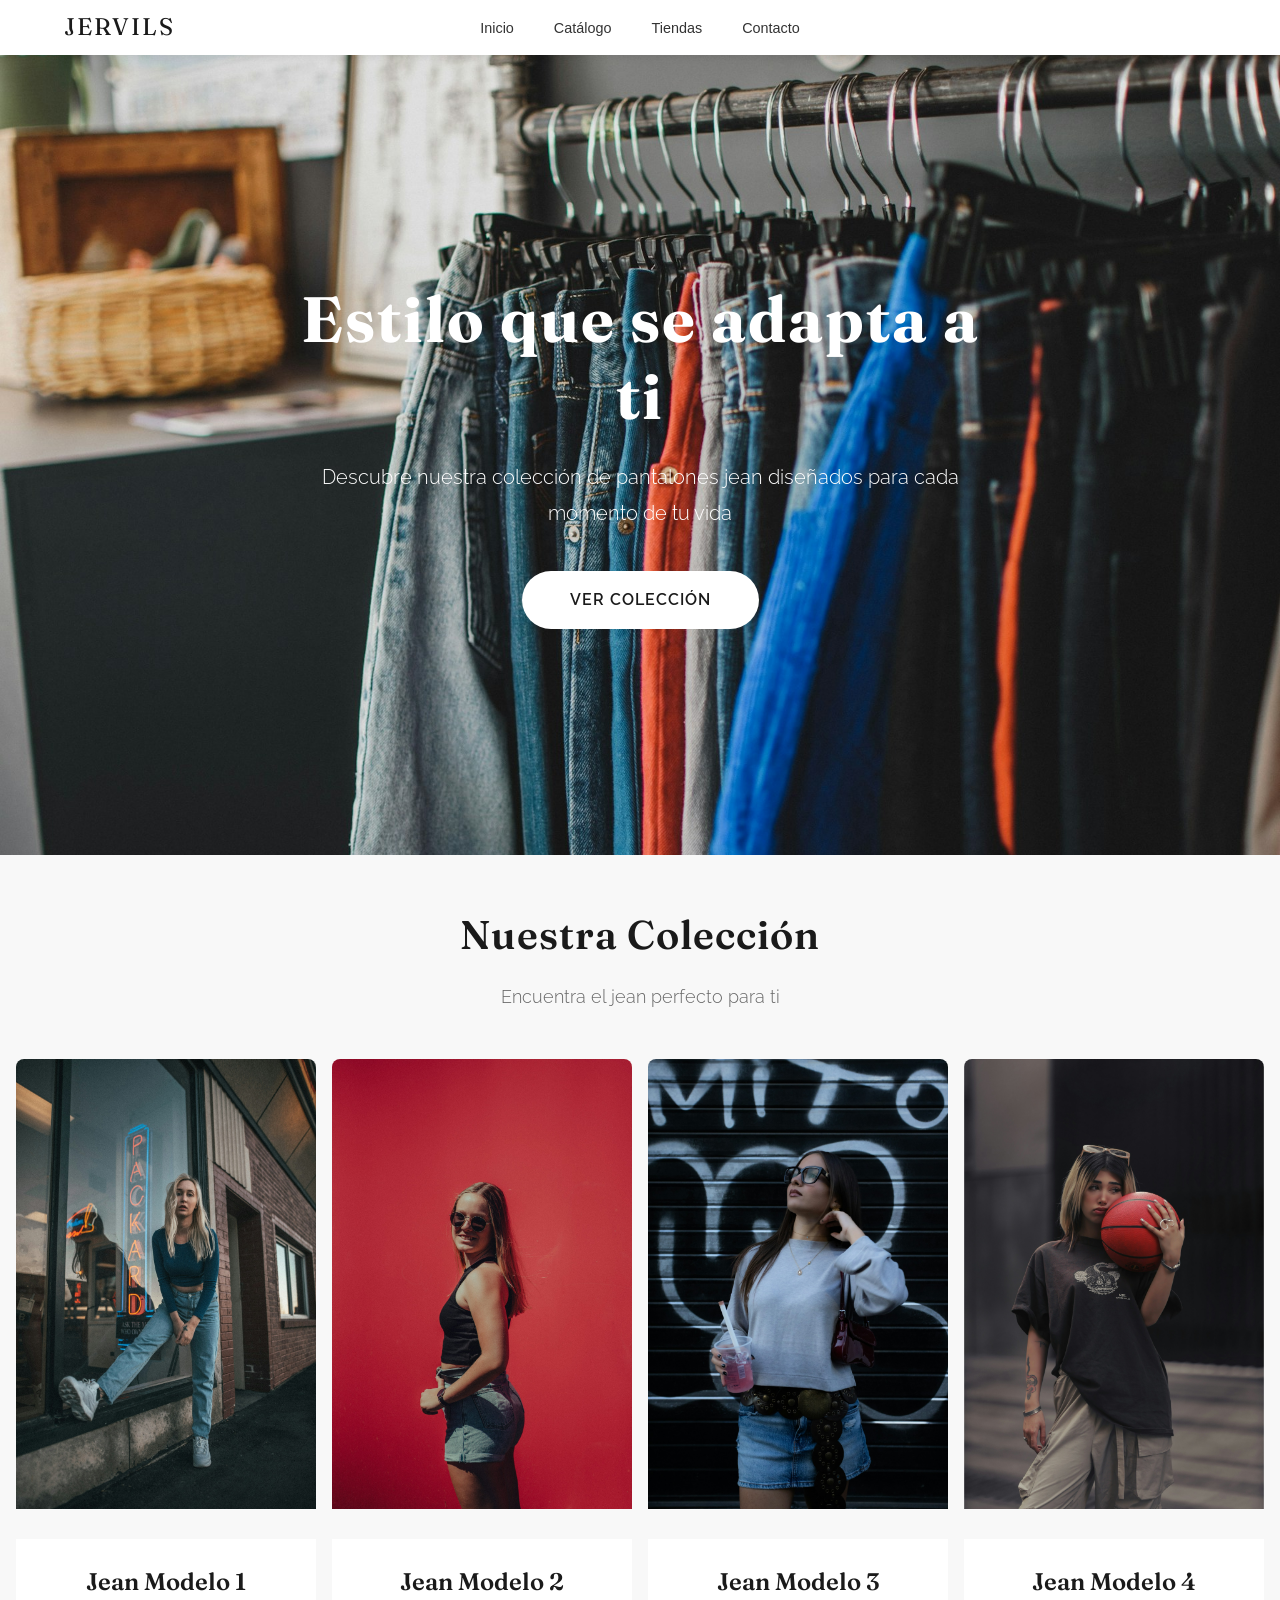
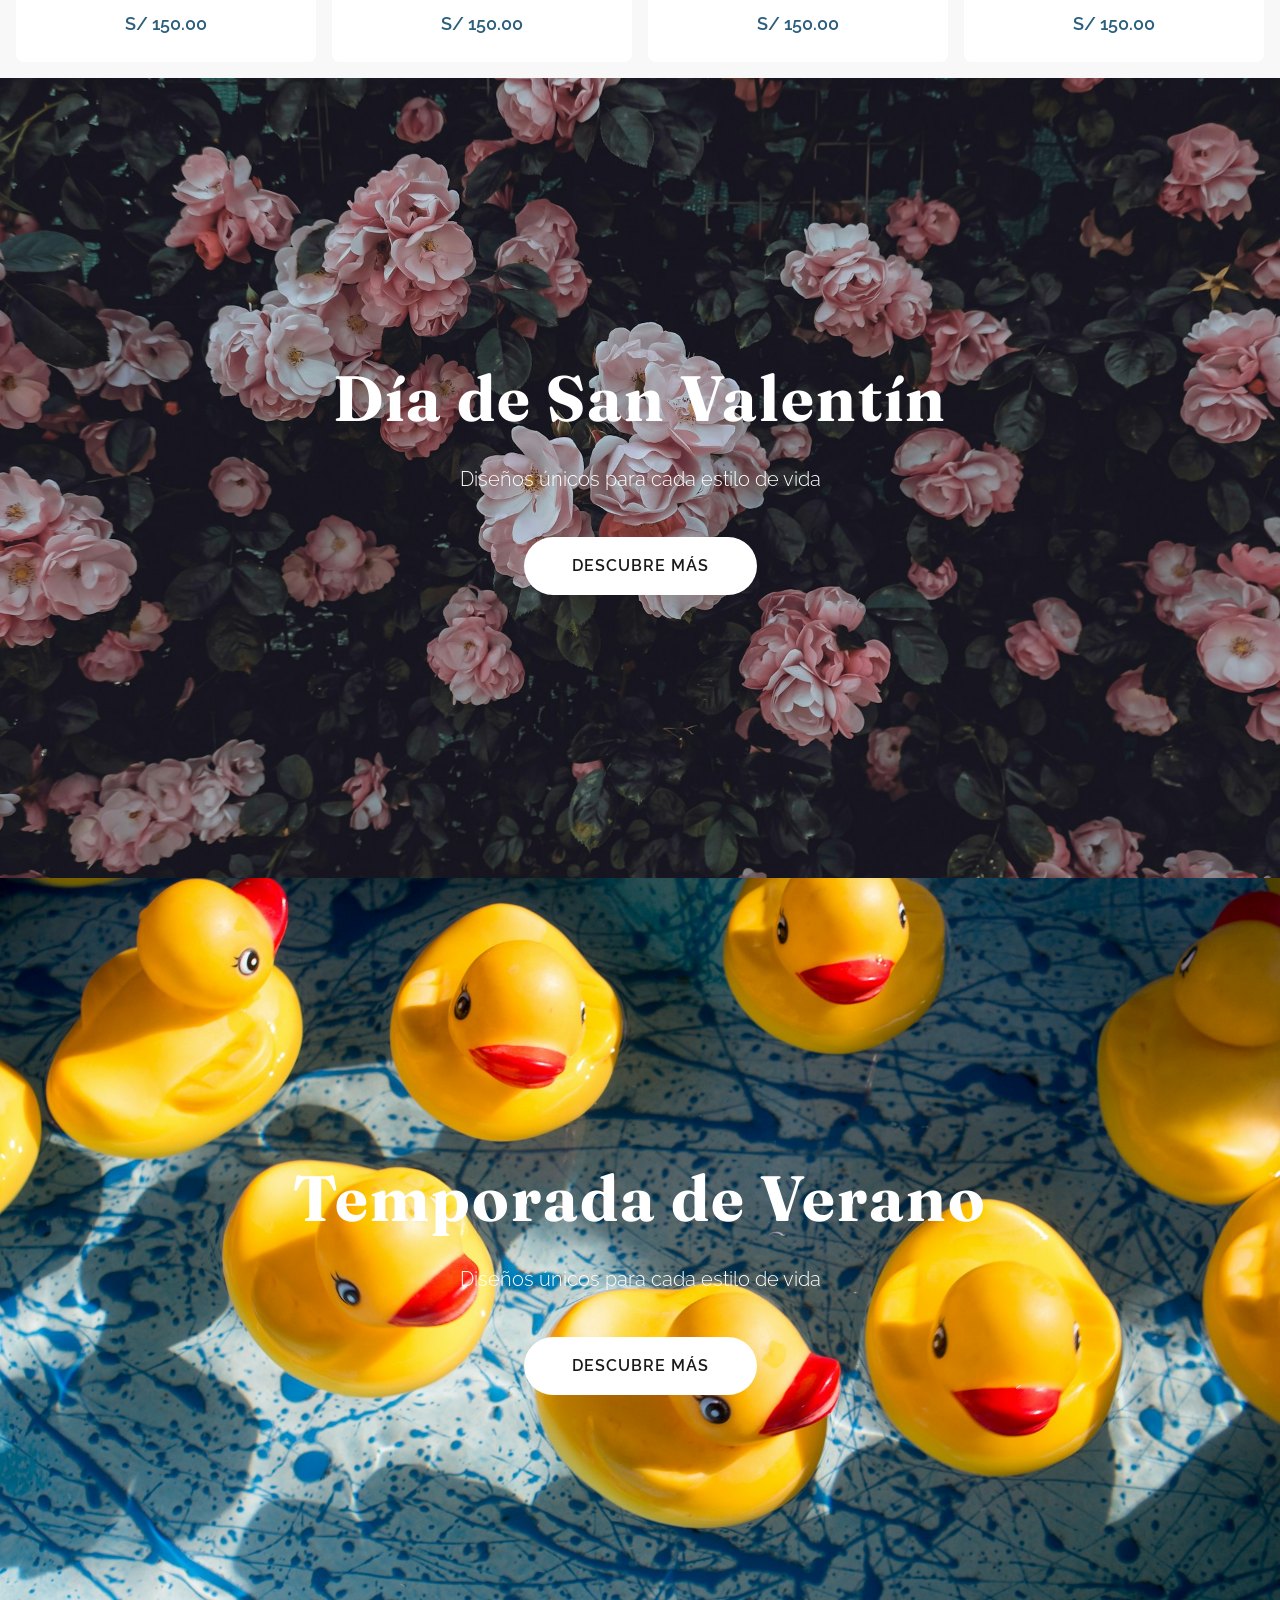
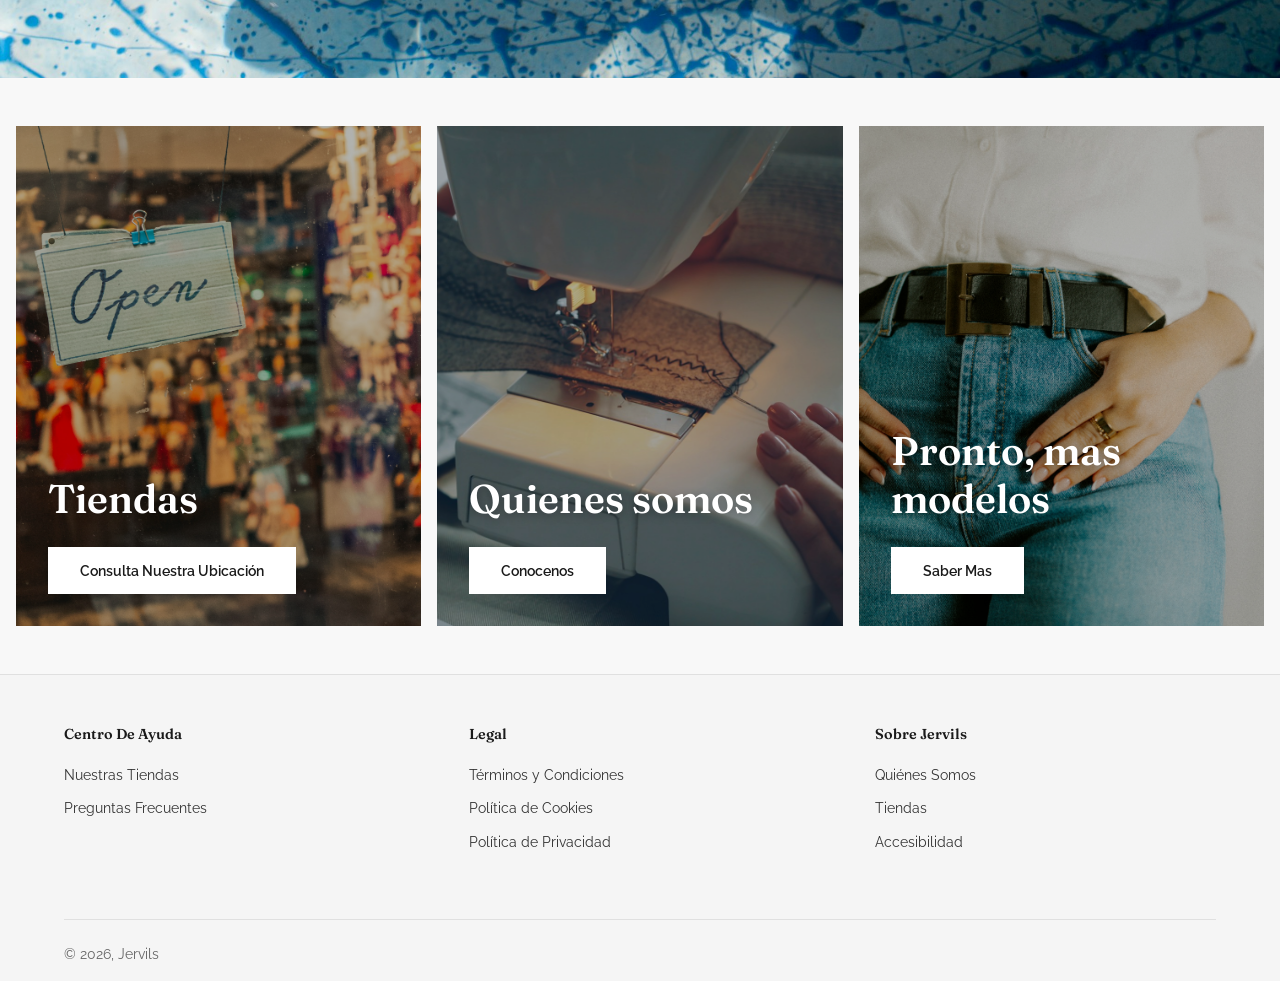
==== commit 9aa22501: "Versión final: Conflictos resueltos y código de VS Code conservado" ====
--- a/index.html
+++ b/index.html
@@ -1,264 +1,3 @@
-<<<<<<< HEAD
-<!DOCTYPE html>
-<html lang="es">
-<head>
-    <meta charset="UTF-8">
-    <meta name="viewport" content="width=device-width, initial-scale=1.0">
-    <meta name="description" content="Jervils - Tu tienda de pantalones jean de alta calidad">
-    <title>Jervils | Pantalones Jean</title>
-    
-    <!-- Google Fonts -->
-    <link rel="preconnect" href="https://fonts.googleapis.com">
-    <link rel="preconnect" href="https://fonts.gstatic.com" crossorigin>
-    <link href="https://fonts.googleapis.com/css2?family=Fraunces:ital,opsz,wght@0,9..144,100..900;1,9..144,100..900&family=Raleway:ital,wght@0,100..900;1,100..900&display=swap" rel="stylesheet">
-    
-    <!-- Font Awesome para iconos -->
-    <link rel="stylesheet" href="https://cdnjs.cloudflare.com/ajax/libs/font-awesome/6.4.0/css/all.min.css">
-    
-    <!-- CSS -->
-    <link rel="stylesheet" href="styles.css">
-</head>
-<body>
-    <!-- ====================================== -->
-    <!-- HEADER - Navegación principal -->
-    <!-- ====================================== -->
-    <header class="header" id="header">
-        <nav class="nav container">
-            <div class="nav__logo">
-                <a href="#home">JERVILS</a>
-            </div>
-            
-            <div class="nav__menu" id="nav-menu">
-                <ul class="nav__list">
-                    <li class="nav__item">
-                        <a href="#home" class="nav__link">Inicio</a>
-                    </li>
-                    <li class="nav__item">
-                        <a href="catalogo.html" class="nav__link">Catálogo</a>
-                    </li>
-                    <li class="nav__item">
-                        <a href="tiendas.html" class="nav__link">Tiendas</a>
-                    </li>
-                    <li class="nav__item">
-                        <a href="#contacto" class="nav__link">Contacto</a>
-                    </li>
-                </ul>
-                
-                <!-- Botón cerrar menú móvil -->
-                <button class="nav__close" id="nav-close" aria-label="Cerrar menú">
-                   <i class="fa-solid fa-x"></i>
-                </button>
-            </div>
-            
-            <!-- Botón toggle menú móvil -->
-            <button class="nav__toggle" id="nav-toggle" aria-label="Abrir menú">
-                <i class="fa-solid fa-bars"></i>
-            </button>
-        </nav>
-    </header>
-
-    <!-- ====================================== -->
-    <!-- MAIN - Contenido principal -->
-    <!-- ====================================== -->
-    <main>
-        <!-- Hero Section Principal -->
-        <section class="hero" id="home">
-            <img 
-                src="images/hero-background.jpg" 
-                alt="Colección Jervils - Jeans de alta calidad para cada estilo"
-                class="hero__image"
-                loading="eager"
-            >
-            <div class="hero__overlay"></div>
-            <div class="hero__container container">
-                <div class="hero__content">
-                    <h1 class="hero__title">Estilo que se adapta a ti</h1>
-                    <p class="hero__description">Descubre nuestra colección de pantalones jean diseñados para cada momento de tu vida</p>
-                    <a href="catalogo.html" class="hero__button">Ver Colección</a>
-                </div>
-            </div>
-        </section>
-
-        <!-- Sección Catálogo -->
-        <section class="catalog" id="catalogo">
-            <div class="container">
-                <header class="section__header">
-                    <h2 class="section__title">Nuestra Colección</h2>
-                    <p class="section__subtitle">Encuentra el jean perfecto para ti</p>
-                </header>
-                
-                <div class="catalog__grid">
-                    <!-- PRODUCTO 1 -->
-                    <article class="product__card">
-                        <div class="product__image">
-                            <img src="images/modelo-4_2.jpg" alt="Jean Modelo 1 - Estilo clásico">
-                        </div>
-                        <div class="product__info">
-                            <h3 class="product__name">Jean Modelo 1</h3>
-                            <p class="product__price">S/ 150.00</p>
-                        </div>
-                    </article>
-                    
-                    <!-- PRODUCTO 2 -->
-                    <article class="product__card">
-                        <div class="product__image">
-                            <img src="images/modelo_2.jpg" alt="Jean Modelo 2 - Estilo moderno">
-                        </div>
-                        <div class="product__info">
-                            <h3 class="product__name">Jean Modelo 2</h3>
-                            <p class="product__price">S/ 150.00</p>
-                        </div>
-                    </article>
-
-                    <!-- PRODUCTO 3 -->
-                    <article class="product__card">
-                        <div class="product__image">
-                            <img src="images/modelo_3.jpg" alt="Jean Modelo 3 - Estilo casual">
-                        </div>
-                        <div class="product__info">
-                            <h3 class="product__name">Jean Modelo 3</h3>
-                            <p class="product__price">S/ 150.00</p>
-                        </div>
-                    </article>
-
-                    <!-- PRODUCTO 4 -->
-                    <article class="product__card">
-                        <div class="product__image">
-                            <img src="images/modelo_4.jpg" alt="Jean Modelo 4 - Estilo contemporáneo">
-                        </div>
-                        <div class="product__info">
-                            <h3 class="product__name">Jean Modelo 4</h3>
-                            <p class="product__price">S/ 150.00</p>
-                        </div>
-                    </article>
-                </div>
-            </div>
-        </section>
-
-        <!-- Hero Section - San Valentín -->
-        <section class="hero hero-2" id="hero-2">
-            <img 
-                src="images/valentines_day-background.jpg" 
-                alt="Promoción Día de San Valentín - Jervils"
-                class="hero__image"
-                loading="lazy"
-            >
-            <div class="hero__container container">
-                <div class="hero__content">
-                    <h2 class="hero__title">Día de San Valentín</h2>
-                    <p class="hero__description">Diseños únicos para cada estilo de vida</p>
-                    <a href="#catalogo" class="hero__button">Descubre más</a>
-                </div>
-            </div>
-        </section>
-
-        <!-- Hero Section - Verano -->
-        <section class="hero hero-3" id="hero-3">
-            <img 
-                src="images/summer_sale-background.jpg" 
-                alt="Temporada de Verano - Colección Jervils"
-                class="hero__image"
-                loading="lazy"
-            >
-            <div class="hero__container container">
-                <div class="hero__content">
-                    <h2 class="hero__title">Temporada de Verano</h2>
-                    <p class="hero__description">Diseños únicos para cada estilo de vida</p>
-                    <a href="#catalogo" class="hero__button">Descubre más</a>
-                </div>
-            </div>
-        </section>
-
-        <!-- Sección de 3 Columnas -->
-        <section class="hero-columns" id="hero-columns">
-            <div class="hero-columns__container">
-                <!-- COLUMNA 1 - TIENDAS -->
-                <article class="hero-columns__item">
-                    <img src="images/stores-ub.jpg" alt="Nuestras Tiendas Jervils" class="hero-columns__bg">
-                    <div class="hero-columns__overlay"></div>
-                    <div class="hero-columns__content">
-                        <h2 class="hero-columns__title">Tiendas</h2>
-                        <a href="tiendas.html" class="hero-columns__button">Consulta nuestra ubicación</a>
-                    </div>
-                </article>
-
-                <!-- COLUMNA 2 - NOSOTROS -->
-                <article class="hero-columns__item">
-                    <img src="images/who.jpg" alt="Quiénes Somos - Historia de Jervils" class="hero-columns__bg">
-                    <div class="hero-columns__overlay"></div>
-                    <div class="hero-columns__content">
-                        <h2 class="hero-columns__title">Quienes somos</h2>
-                        <a href="about.html" class="hero-columns__button">Conocenos</a>
-                    </div>
-                </article>
-
-                <!-- COLUMNA 3 - PRÓXIMAMENTE -->
-                <article class="hero-columns__item">
-                    <img src="images/P1.jpg" alt="Próximos modelos Jervils" class="hero-columns__bg">
-                    <div class="hero-columns__overlay"></div>
-                    <div class="hero-columns__content">
-                        <h2 class="hero-columns__title">Pronto, mas modelos</h2>
-                        <a href="#sustainability" class="hero-columns__button">Saber mas</a>
-                    </div>
-                </article>
-            </div>
-        </section>
-    </main>
-
-    <!-- ====================================== -->
-    <!-- FOOTER - Pie de página -->
-    <!-- ====================================== -->
-    <footer class="footer">
-        <div class="container">
-            <div class="footer__content">
-                <!-- COLUMNA 1 - Centro de Ayuda -->
-                <nav class="footer__section" aria-label="Centro de Ayuda">
-                    <h4 class="footer__title">Centro de Ayuda</h4>
-                    <ul class="footer__links">
-                        <li><a href="tiendas.html">Nuestras Tiendas</a></li>
-                        <li><a href="faq.html">Preguntas Frecuentes</a></li>
-                    </ul>
-                </nav>
-                
-                <!-- COLUMNA 2 - Legal -->
-                <nav class="footer__section" aria-label="Legal">
-                    <h4 class="footer__title">Legal</h4>
-                    <ul class="footer__links">
-                        <li><a href="#">Términos y Condiciones</a></li>
-                        <li><a href="#">Política de Cookies</a></li>
-                        <li><a href="#">Política de Privacidad</a></li>
-                    </ul>
-                </nav>
-                
-                <!-- COLUMNA 3 - Sobre Jervils -->
-                <nav class="footer__section" aria-label="Sobre Jervils">
-                    <h4 class="footer__title">Sobre Jervils</h4>
-                    <ul class="footer__links">
-                        <li><a href="about.html">Quiénes Somos</a></li>
-                        <li><a href="tiendas.html">Tiendas</a></li>
-                        <li><a href="#">Accesibilidad</a></li>
-                    </ul>
-                </nav>
-            </div>
-            
-            <!-- FOOTER BOTTOM -->
-            <div class="footer__bottom">
-                <div class="footer__bottom-right">
-                    <p>&copy; <time datetime="2026">2026</time>, Jervils</p>
-                </div>
-            </div>
-        </div>
-    </footer>
-
-    <!-- Scroll to top button -->
-    <a href="#home" class="scroll-top" id="scroll-top" aria-label="Volver al inicio">
-        <i class="fas fa-arrow-up"></i>
-    </a>
-
-    <!-- JavaScript -->
-    <script src="script.js"></script>
-</body>
-=======
 <!DOCTYPE html>
 <html lang="es">
 <head>
@@ -520,5 +259,4 @@
     <!-- JavaScript -->
     <script src="script.js" defer></script>
 </body>
->>>>>>> da911a1 (Commit inicial: Estructura web de Jervils con catálogo y tiendas)
 </html>
--- a/styles.css
+++ b/styles.css
@@ -1,1729 +1,3 @@
-<<<<<<< HEAD
-/* ========== VARIABLES CSS ========== */
-:root {
-    /* Colores principales */
-    --primary-color: #1a1a1a;
-    --secondary-color: #2c5f7d;
-    --accent-color: #d4a574;
-    --text-color: #333333;
-    --text-light: #666666;
-    --bg-color: #ffffff;
-    --bg-light: #f8f8f8;
-    --border-color: #e0e0e0;
-    
-    /* Tipografía */
-    --font-display: 'Fraunces', serif;
-    --font-body: 'Raleway', sans-serif;
-    
-    /* Tamaños de fuente */
-    --h1-size: 4rem;
-    --h2-size: 2.5rem;
-    --h3-size: 1.5rem;
-    --normal-size: 1rem;
-    --small-size: 0.875rem;
-    
-    /* Espaciados */
-    --header-height: 55px;
-    --section-padding: 5rem 0;
-    
-    /* Sombras */
-    --shadow-sm: 0 2px 8px rgba(0, 0, 0, 0.08);
-    --shadow-md: 0 4px 20px rgba(0, 0, 0, 0.12);
-    --shadow-lg: 0 8px 30px rgba(0, 0, 0, 0.15);
-    
-    /* Transiciones */
-    --transition: all 0.3s ease;
-}
-
-/* ========== RESET & BASE ========== */
-/* ========== CONFIGURACIÓN DE FUENTES ========== */
-
-/* Configuración base para texto del cuerpo - Raleway */
-body {
-    font-family: "Raleway", sans-serif;
-    font-optical-sizing: auto;
-    font-weight: 400;
-    font-style: normal;
-}
-
-/* Configuración para títulos - Fraunces */
-h1, h2, h3, h4, h5, h6,
-.hero__title,
-.section__title,
-.product__name,
-.footer__title,
-.stores-new__title {
-    font-family: "Fraunces", serif;
-    font-optical-sizing: auto;
-    font-weight: 600;
-    font-style: normal;
-    font-variation-settings:
-        "SOFT" 0,
-        "WONK" 0;
-}
-
-.nav__link {
-    font-family: "Raleway", sans-serif !important;
-    font-weight: 500;
-}
-
-/* Excepción: Logo mantiene fuente original */
-.nav__logo,
-.nav__logo a {
-    font-family: 'Crimson Pro', serif !important;
-}
-
-* {
-    margin: 0;
-    padding: 0;
-    box-sizing: border-box;
-}
-
-html {
-    scroll-behavior: smooth;
-}
-
-body {
-    font-family: var(--font-body);
-    font-size: var(--normal-size);
-    color: var(--text-color);
-    background-color: var(--bg-color);
-    line-height: 1.6;
-}
-
-a {
-    text-decoration: none;
-    color: inherit;
-}
-
-img {
-    max-width: 100%;
-    height: auto;
-    display: block;
-}
-
-ul {
-    list-style: none;
-}
-
-/* ========== UTILITIES ========== */
-.container {
-    max-width: 1200px;
-    margin: 0 auto;
-    padding: 0 1.5rem;
-}
-
-.section__header {
-    text-align: center;
-    margin-bottom: 3rem;
-}
-
-.section__title {
-    font-family: var(--font-display);
-    font-size: var(--h2-size);
-    font-weight: 600;
-    color: var(--primary-color);
-    margin-bottom: 1rem;
-    letter-spacing: 1px;
-}
-
-.section__subtitle {
-    font-size: 1.1rem;
-    color: var(--text-light);
-    font-weight: 300;
-}
-
-/* ========== HEADER ========== */
-.header {
-    position: relative;
-    top: 0;
-    left: 0;
-    width: 100%;
-    background-color: rgba(255, 255, 255, 0.98);
-    backdrop-filter: blur(10px);
-    box-shadow: var(--shadow-sm);
-    z-index: 100;
-    transition: var(--transition);
-    height: 55px;
-}
-
-.nav {
-    height: 55px;
-    display: grid;  /* CAMBIA de flex a grid */
-    grid-template-columns: 1fr auto 1fr;  /* AGREGA ESTO */
-    align-items: center;
-}
-
-.nav__logo a {
-    font-family: var(--font-display);
-    font-size: 1.5rem;  /* REDUCE el tamaño */
-    font-weight: 400;  /* CAMBIA de 700 a 400 (más delgado) */
-    color: var(--primary-color);
-    letter-spacing: 2px;  /* REDUCE de 3px a 2px */
-    transition: var(--transition);
-}
-
-.nav__logo a:hover {
-    color: var(--secondary-color);
-}
-
-.nav__list {
-    display: flex;
-    gap: 2.5rem;  /* O 2rem para más compacto */
-    align-items: center;
-    justify-content: center;  /* AGREGA ESTO */
-}
-
-.nav__link {
-    font-family: 'Helvetica Neue', Arial, sans-serif;  /* Fuente similar a FARM Rio */
-    font-size: 0.9rem;
-    font-weight: 400;  /* CAMBIA de 500 a 400 */
-    color: var(--text-color);
-    text-transform: none;  /* ELIMINA las mayúsculas */
-    letter-spacing: 0;  /* ELIMINA el espaciado */
-    transition: var(--transition);
-    position: relative;
-}
-
-.nav__link::after {
-    content: '';
-    position: absolute;
-    bottom: -5px;
-    left: 0;
-    width: 0;
-    height: 2px;
-    background-color: var(--secondary-color);
-    transition: var(--transition);
-}
-
-.nav__link:hover {
-    color: var(--secondary-color);
-}
-
-.nav__link:hover::after {
-    width: 100%;
-}
-
-.nav__toggle,
-.nav__close {
-    display: none;
-    font-size: 1.5rem;
-    cursor: pointer;
-    color: var(--primary-color);
-}
-
-/* ========== HERO SECTIONS ========== */
-.hero {
-    position: relative;
-    min-height: 800px;
-    display: flex;
-    align-items: center;
-    justify-content: center;
-    overflow: hidden;
-}
-
-/* Imagen de fondo */
-.hero__image {
-    position: absolute;
-    top: 0;
-    left: 0;
-    width: 100%;
-    height: 100%;
-    object-fit: cover; /* Sirve para cubrir todo el contenedor, se adapata a cualquier tipo de pantalla*/
-}
-
-/* Overlay oscuro sobre la imagen--eliminado */
-
-.hero__container {
-    position: relative;
-    z-index: 2;
-}
-
-.hero__content {
-    text-align: center;
-    color: white;
-    max-width: 700px;
-    margin: 0 auto;
-}
-
-.hero__title {
-    font-family: var(--font-display);
-    font-size: var(--h1-size);
-    font-weight: 700;
-    margin-bottom: 1.5rem;
-    line-height: 1.2;
-    letter-spacing: 2px;
-    animation: fadeInUp 0.8s ease;
-}
-
-.hero__description {
-    font-size: 1.25rem;
-    margin-bottom: 2.5rem;
-    line-height: 1.8;
-    font-weight: 300;
-    animation: fadeInUp 0.8s ease 0.2s both;
-}
-
-.hero__button {
-    display: inline-block;
-    padding: 1rem 3rem;
-    background-color: white;
-    color: var(--primary-color);
-    border-radius: 50px;
-    font-weight: 600;
-    text-transform: uppercase;
-    letter-spacing: 1px;
-    transition: var(--transition);
-    animation: fadeInUp 0.8s ease 0.4s both;
-}
-
-.hero__button:hover {
-    background-color: var(--accent-color);
-    color: white;
-    transform: translateY(-3px);
-    box-shadow: var(--shadow-lg);
-}
-
-/* ========== HERO SECTION CON 3 COLUMNAS ========== */
-.hero-columns {
-    padding: 3rem 0;
-    background-color: var(--bg-light);
-}
-
-.hero-columns__container {
-    display: grid;
-    grid-template-columns: repeat(3, 1fr);
-    gap: 1rem;
-    max-width: 100%;
-    padding: 0 1rem;
-    margin: 0 auto;
-}
-
-.hero-columns__item {
-    position: relative;
-    height: 500px;
-    overflow: hidden;
-    border-radius: 0;
-    cursor: pointer;
-    transition: var(--transition);
-}
-
-.hero-columns__item:hover {
-    transform: translateY(-5px);
-    box-shadow: var(--shadow-lg);
-}
-
-.hero-columns__bg {
-    width: 100%;
-    height: 100%;
-    object-fit: cover;
-    transition: transform 0.5s ease;
-}
-
-.hero-columns__item:hover .hero-columns__bg {
-    transform: scale(1.05);
-}
-
-.hero-columns__overlay {
-    position: absolute;
-    top: 0;
-    left: 0;
-    right: 0;
-    bottom: 0;
-    background: rgba(0, 0, 0, 0.3);
-    transition: var(--transition);
-}
-
-.hero-columns__item:hover .hero-columns__overlay {
-    background: rgba(0, 0, 0, 0.4);
-}
-
-.hero-columns__content {
-    position: absolute;
-    bottom: 2rem;
-    left: 2rem;
-    right: 2rem;
-    z-index: 2;
-    text-align: left;
-}
-
-.hero-columns__title {
-    font-family: var(--font-display);
-    font-size: 2.5rem;
-    font-weight: 600;
-    color: white;
-    margin-bottom: 1.5rem;
-    line-height: 1.2;
-    text-shadow: 0 2px 10px rgba(0, 0, 0, 0.3);
-}
-
-.hero-columns__button {
-    display: inline-block;
-    padding: 0.75rem 2rem;
-    background-color: white;
-    color: var(--primary-color);
-    border: none;
-    border-radius: 0;
-    font-weight: 600;
-    font-size: 0.9rem;
-    text-transform: capitalize;
-    transition: var(--transition);
-}
-
-.hero-columns__button:hover {
-    background-color: var(--accent-color);
-    color: white;
-}
-
-/* Responsive para Hero Columns */
-@media screen and (max-width: 968px) {
-    .hero-columns__container {
-        grid-template-columns: 1fr;
-        gap: 1.5rem;
-    }
-    
-    .hero-columns__item {
-        height: 400px;
-    }
-    
-    .hero-columns__title {
-        font-size: 2rem;
-    }
-}
-/* ========== CATÁLOGO ========== */
-.catalog {
-    padding-top: 3rem;
-    background-color: var(--bg-light);
-}
-.catalog .container {
-    max-width: 100%;  /* AGREGA ESTO */
-    padding: 0 1rem 1rem;  /* AGREGA ESTO - ajusta el margen lateral */
-}
-.catalog__grid {
-    display: grid;
-    grid-template-columns: repeat(4, 1fr);
-    gap: 1rem;  /* Espacio entre productos - ajusta según necesites */
-    max-width: none;  /* Sin límite de ancho */
-    margin: 0 auto;
-}
-
-.product__card {
-    background-color: white;
-    border-radius: 8px;
-    overflow: hidden;
-    transition: var(--transition);
-    cursor: pointer;
-}
-
-.product__card:hover {
-    transform: translateY(-10px);
-    box-shadow: var(--shadow-lg);
-}
-
-.product__image {
-    width: 100%;
-    height: auto;
-    min-height: 480px;
-    overflow: hidden;
-    position: relative;
-    background-color: var(--bg-light);
-}
-
-
-.product__image img {
-    width: 100%;
-    height: 100%;
-    object-fit: cover;
-    transition: var(--transition);
-}
-
-.product__card:hover .product__image img {
-    transform: scale(1.1);
-}
-
-.product__info {
-    padding: 1.5rem;
-    text-align: center;
-    background-color: white;  /* AGREGA ESTO */
-}
-
-.product__name {
-    font-family: var(--font-display);
-    font-size: var(--h3-size);
-    font-weight: 600;
-    margin-bottom: 0.5rem;
-    color: var(--primary-color);
-}
-
-.product__price {
-    font-size: 1.1rem;
-    font-weight: 600;
-    color: var(--secondary-color);
-}
-
-/* ========== TIENDAS ========== */
-.stores {
-    padding: var(--section-padding);
-    background-color: white;
-}
-
-.stores__content {
-    display: grid;
-    grid-template-columns: 1fr 1fr;
-    gap: 3rem;
-    align-items: start;
-}
-
-.stores__info {
-    display: flex;
-    flex-direction: column;
-    gap: 2rem;
-}
-
-.store__card {
-    display: flex;
-    gap: 1.5rem;
-    padding: 2rem;
-    background-color: var(--bg-light);
-    border-radius: 12px;
-    transition: var(--transition);
-}
-
-.store__card:hover {
-    box-shadow: var(--shadow-md);
-    transform: translateX(5px);
-}
-
-.store__icon {
-    flex-shrink: 0;
-    width: 50px;
-    height: 50px;
-    background-color: var(--secondary-color);
-    color: white;
-    border-radius: 50%;
-    display: flex;
-    align-items: center;
-    justify-content: center;
-    font-size: 1.5rem;
-}
-
-.store__details {
-    flex: 1;
-}
-
-.store__name {
-    font-family: var(--font-display);
-    font-size: 1.4rem;
-    font-weight: 600;
-    margin-bottom: 1rem;
-    color: var(--primary-color);
-}
-
-.store__address {
-    margin-bottom: 1rem;
-    color: var(--text-light);
-    line-height: 1.8;
-}
-
-.store__hours {
-    color: var(--text-color);
-    line-height: 1.8;
-}
-
-.store__hours strong {
-    color: var(--primary-color);
-}
-
-.stores__map {
-    position: sticky;
-    top: 100px;
-}
-
-.map {
-    width: 100%;
-    height: 500px;
-    border-radius: 12px;
-    overflow: hidden;
-    box-shadow: var(--shadow-md);
-}
-
-.map__placeholder {
-    width: 100%;
-    height: 100%;
-    background-color: var(--bg-light);
-    display: flex;
-    flex-direction: column;
-    align-items: center;
-    justify-content: center;
-    color: var(--text-light);
-    gap: 1rem;
-}
-
-.map__placeholder i {
-    font-size: 4rem;
-    opacity: 0.3;
-}
-
-/* ========== CONTACTO ========== */
-.contact {
-    padding: 4rem 0;
-    background-color: white;
-    border-top: 1px solid #e0e0e0;
-}
-
-.contact__simple {
-    display: flex;
-    justify-content: space-between;
-    align-items: center;
-    gap: 3rem;
-}
-
-.contact__info h2 {
-    font-family: var(--font-display);
-    font-size: 2rem;
-    margin-bottom: 0.5rem;
-    color: var(--primary-color);
-}
-
-.contact__info p {
-    color: var(--text-light);
-    font-size: 1rem;
-}
-
-.contact__actions {
-    display: flex;
-    gap: 1rem;
-}
-
-.contact__link {
-    display: inline-flex;
-    align-items: center;
-    gap: 0.5rem;
-    padding: 0.75rem 1.5rem;
-    background-color: white;
-    color: var(--primary-color);
-    border: 2px solid var(--primary-color);
-    border-radius: 4px;
-    font-weight: 600;
-    font-size: 0.9rem;
-    transition: var(--transition);
-}
-
-.contact__link:hover {
-    background-color: var(--primary-color);
-    color: white;
-}
-
-.contact__link i {
-    font-size: 1.1rem;
-}
-
-@media screen and (max-width: 968px) {
-    .contact__simple {
-        flex-direction: column;
-        text-align: center;
-    }
-    
-    .contact__actions {
-        flex-direction: column;
-        width: 100%;
-    }
-    
-    .contact__link {
-        width: 100%;
-        justify-content: center;
-    }
-}
-
-/* ========== FOOTER ========== */
-.footer {
-    background-color: #f5f5f5;
-    color: var(--text-color);
-    padding: 3rem 0 1rem;
-    border-top: 1px solid #e0e0e0;
-}
-
-.footer__content {
-    display: grid;
-    grid-template-columns: repeat(3, 1fr);
-    gap: 4rem;
-    margin-bottom: 2rem;
-    padding-bottom: 2rem;
-}
-
-.footer__title {
-    font-size: 0.9rem;
-    font-weight: 600;
-    margin-bottom: 1rem;
-    color: var(--primary-color);
-    text-transform: capitalize;
-}
-
-.footer__links {
-    display: flex;
-    flex-direction: column;
-    gap: 0.5rem;
-}
-
-.footer__links a {
-    color: var(--text-color);
-    font-size: 0.9rem;
-    transition: var(--transition);
-}
-
-.footer__links a:hover {
-    color: var(--secondary-color);
-}
-
-/* Sección destacada */
-.footer__highlight {
-    display: flex;
-    align-items: flex-start;
-    gap: 1rem;
-}
-
-.footer__badge {
-    flex-shrink: 0;
-    width: 50px;
-    height: 50px;
-    background-color: white;
-    border: 2px solid var(--primary-color);
-    border-radius: 50%;
-    display: flex;
-    align-items: center;
-    justify-content: center;
-    font-size: 1.5rem;
-    color: var(--primary-color);
-}
-
-.footer__highlight-text {
-    font-size: 0.85rem;
-    line-height: 1.6;
-}
-
-.footer__highlight-text strong {
-    display: block;
-    margin-bottom: 0.25rem;
-    color: var(--primary-color);
-}
-
-.footer__highlight-text a {
-    color: var(--text-color);
-    text-decoration: underline;
-    transition: var(--transition);
-}
-
-.footer__highlight-text a:hover {
-    color: var(--secondary-color);
-}
-
-/* Redes sociales */
-.footer__social {
-    display: flex;
-    gap: 0.75rem;
-}
-
-.footer__social-link {
-    width: 35px;
-    height: 35px;
-    background-color: white;
-    border: 1px solid #e0e0e0;
-    border-radius: 50%;
-    display: flex;
-    align-items: center;
-    justify-content: center;
-    transition: var(--transition);
-    color: var(--text-color);
-}
-
-.footer__social-link:hover {
-    background-color: var(--primary-color);
-    color: white;
-    border-color: var(--primary-color);
-}
-
-.footer__social-link i {
-    font-size: 1rem;
-}
-
-/* Footer bottom */
-.footer__bottom {
-    display: flex;
-    justify-content: space-between;
-    align-items: center;
-    padding-top: 1.5rem;
-    border-top: 1px solid #e0e0e0;
-    font-size: 0.85rem;
-    color: var(--text-light);
-}
-
-.footer__bottom-left {
-    display: flex;
-    gap: 1.5rem;
-}
-
-.footer__bottom-left a {
-    color: var(--text-light);
-    transition: var(--transition);
-}
-
-.footer__bottom-left a:hover {
-    color: var(--primary-color);
-}
-
-.footer__bottom-right p {
-    margin: 0;
-}
-
-/* Responsive Footer */
-@media screen and (max-width: 968px) {
-    .footer__content {
-        grid-template-columns: repeat(2, 1fr);
-        gap: 2rem;
-    }
-    
-    .footer__bottom {
-        flex-direction: column;
-        gap: 1rem;
-        text-align: center;
-    }
-    
-    .footer__bottom-left {
-        flex-direction: column;
-        gap: 0.5rem;
-    }
-}
-
-@media screen and (max-width: 576px) {
-    .footer__content {
-        grid-template-columns: 1fr;
-    }
-}
-
-/* ========== SCROLL TO TOP ========== */
-.scroll-top {
-    position: fixed;
-    bottom: 2rem;
-    right: 2rem;
-    width: 50px;
-    height: 50px;
-    background-color: var(--secondary-color);
-    color: white;
-    border-radius: 50%;
-    display: flex;
-    align-items: center;
-    justify-content: center;
-    box-shadow: var(--shadow-md);
-    opacity: 0;
-    visibility: hidden;
-    transition: var(--transition);
-    z-index: 999;
-}
-
-.scroll-top.show {
-    opacity: 1;
-    visibility: visible;
-}
-
-.scroll-top:hover {
-    background-color: var(--accent-color);
-    transform: translateY(-5px);
-}
-
-/* ========== ANIMACIONES ========== */
-@keyframes fadeInUp {
-    from {
-        opacity: 0;
-        transform: translateY(30px);
-    }
-    to {
-        opacity: 1;
-        transform: translateY(0);
-    }
-}
-
-/* ========== RESPONSIVE ========== */
-@media screen and (max-width: 968px) {
-    :root {
-        --h1-size: 3rem;
-        --h2-size: 2rem;
-    }
-    
-    .nav {
-        display: flex;
-        justify-content: space-between;
-        align-items: center;
-    }
-    
-    .nav__menu {
-        position: fixed;
-        top: 0;
-        right: -100%;
-        width: 70%;
-        height: 100vh;
-        background-color: white;
-        padding: 4rem 2rem;
-        transition: var(--transition);
-        box-shadow: var(--shadow-lg);
-        z-index: 99999;
-    }
-    
-    .nav__menu.show-menu {
-        right: 0;
-    }
-    
-    .nav__list {
-        flex-direction: column;
-        gap: 2rem;
-        position: static;
-        transform: none;
-        left: auto;
-        justify-content: flex-start;
-    }
-    
-    /* BOTONES DEL MENÚ */
-    .nav__toggle,
-    .nav__close {
-        display: flex;
-        align-items: center;
-        justify-content: center;
-        background: none;
-        border: none;
-        cursor: pointer;
-        width: 44px;
-        height: 44px;
-        padding: 0;
-        color: var(--primary-color);
-        font-size: 1.3rem;
-        transition: var(--transition);
-    }
-    
-    .nav__toggle {
-        z-index: 100000;
-    }
-    
-    /* Ocultar hamburguesa cuando menú abierto */
-    .nav__toggle.hide {
-        opacity: 0;
-        visibility: hidden;
-        pointer-events: none;
-    }
-    
-    /* X oculta por defecto */
-    .nav__close {
-        position: fixed;
-        top: 5.5px;
-        right: 1.5rem;
-        z-index: 100001;
-        opacity: 0;
-        visibility: hidden;
-        pointer-events: none;
-        transition: opacity 0.3s ease, visibility 0.3s ease;
-    }
-    
-    /* Mostrar X solo cuando menú abierto */
-    .nav__menu.show-menu .nav__close {
-        opacity: 1;
-        visibility: visible;
-        pointer-events: auto;
-    }
-    
-    .nav__toggle:hover,
-    .nav__close:hover {
-        color: var(--secondary-color);
-    }
-    
-    .stores__content {
-        grid-template-columns: 1fr;
-    }
-    
-    .stores__map {
-        position: static;
-    }
-    
-    .footer__content {
-        grid-template-columns: 1fr;
-        gap: 2rem;
-    }
-}
-
-@media screen and (max-width: 576px) {
-    :root {
-        --h1-size: 2.5rem;
-        --h2-size: 1.75rem;
-    }
-    
-    .hero {
-        min-height: 500px;
-    }
-    
-    .catalog__grid {
-        grid-template-columns: 1fr;
-    }
-    
-    .contact__methods {
-        flex-direction: column;
-    }
-    
-    .contact__button {
-        width: 100%;
-        justify-content: center;
-    }
-}
-    /* Responsive para catálogo 4 columnas */
-@media screen and (max-width: 968px) and (min-width: 577px) {
-    .catalog__grid {
-        grid-template-columns: repeat(2, 1fr);
-    }
-}
-
-@media screen and (max-width: 1200px) and (min-width: 969px) {
-    .catalog__grid {
-        grid-template-columns: repeat(3, 1fr);
-    }
-}   
-/* ========== PÁGINA DE TIENDAS ========== */
-.hero-tiendas {
-    position: relative;
-    min-height: 400px;
-    display: flex;
-    align-items: center;
-    justify-content: center;
-}
-
-.hero-tiendas .hero__gradient {
-    position: absolute;
-    top: 0;
-    left: 0;
-    width: 100%;
-    height: 100%;
-    background: linear-gradient(135deg, #2c5f7d 0%, #1a1a1a 100%);
-    z-index: 0;
-}
-
-.hero-tiendas .hero__container {
-    position: relative;
-    z-index: 1;
-}
-
-.hero-tiendas .hero__content {
-    text-align: center;
-    color: white;
-}
-
-.stores-page {  
-    padding: 5rem 0;
-}
-
-.stores-page .stores__content {
-    gap: 4rem;
-}
-
-.store__actions {
-    display: flex;
-    gap: 1rem;
-    margin-top: 1.5rem;
-}
-
-.store__button {
-    display: inline-flex;
-    align-items: center;
-    gap: 0.5rem;
-    padding: 0.75rem 1.5rem;
-    background-color: var(--secondary-color);
-    color: white;
-    border-radius: 4px;
-    font-weight: 500;
-    font-size: 0.9rem;
-    transition: var(--transition);
-}
-
-.store__button:hover {
-    background-color: var(--primary-color);
-    transform: translateY(-2px);
-}
-
-.store__button i {
-    font-size: 1.1rem;
-}
-/* ========== PÁGINA DE CATÁLOGO - FILTROS CORREGIDOS ========== */
-
-.catalog-page {
-    padding: 0rem;
-}
-
-/* Filtros avanzados */
-.catalog__filters-advanced {
-    display: flex;
-    align-items: center;
-    gap: 0;
-    padding: 1rem;
-    margin-left: 8rem;
-}
-
-.filters__label {
-    font-weight: 400;
-    color: var(--text-color);
-    font-size: 0.95rem;
-    margin-right: 1.5rem;
-}
-
-.filter__group {
-    position: relative;
-}
-
-.filter__dropdown {
-    display: flex;
-    align-items: center;
-    gap: 0.5rem;
-    padding: 0.75rem 1.5rem;
-    background-color: white;
-    border: 1px solid var(--border-color);
-    border-radius: 4px; /* CAMBIADO: Todos tienen border-radius */
-    cursor: pointer;
-    font-size: 0.9rem;
-    color: var(--text-color);
-    transition: var(--transition);
-    min-width: auto;
-    justify-content: space-between;
-    font-weight: 400;
-    white-space: nowrap;
-}
-
-/* Separación entre filtros */
-.filter__group + .filter__group {
-    margin-left: 1rem; /* Espaciado entre el filtro de Talla y Ordenar por */
-}
-
-.filter__dropdown:hover {
-    background-color: var(--bg-light);
-}
-
-.filter__dropdown.active {
-    background-color: white;
-    border-color: var(--secondary-color); /* AÑADIDO: Indicador visual cuando está activo */
-}
-
-.filter__dropdown i {
-    font-size: 0.75rem;
-    transition: var(--transition);
-    color: var(--text-light);
-}
-
-.filter__dropdown.active i {
-    transform: rotate(180deg);
-}
-
-.filter__dropdown-menu {
-    position: absolute;
-    top: calc(100% + 5px);
-    left: 0;
-    background-color: white;
-    border: 1px solid var(--border-color);
-    border-radius: 4px;
-    box-shadow: var(--shadow-md);
-    padding: 0.75rem;
-    min-width: 180px;
-    display: none;
-    flex-direction: column;
-    gap: 0.5rem;
-    z-index: 100;
-}
-
-.filter__dropdown.active + .filter__dropdown-menu {
-    display: flex;
-}
-
-.filter__dropdown-menu label {
-    display: flex;
-    align-items: center;
-    gap: 0.5rem;
-    padding: 0.5rem;
-    cursor: pointer;
-    transition: var(--transition);
-    border-radius: 4px;
-    font-size: 0.9rem;
-}
-
-.filter__dropdown-menu label:hover {
-    background-color: var(--bg-light);
-}
-
-.filter__dropdown-menu input[type="checkbox"],
-.filter__dropdown-menu input[type="radio"] {
-    cursor: pointer;
-    width: 16px;
-    height: 16px;
-}
-
-.product__card.hide {
-    display: none;
-}
-
-/* Responsive filtros avanzados */
-@media screen and (max-width: 968px) {
-    .catalog__filters-advanced {
-        flex-wrap: wrap;
-        gap: 1rem;
-        margin-left: 1rem; /* REDUCIDO: margen más razonable en tablet */
-    }
-    
-    /* Ya no necesitamos estas reglas porque todos los filtros tienen border completo */
-    .filter__group + .filter__group {
-        margin-left: 0; /* Resetear el margen en móvil */
-    }
-}
-
-@media screen and (max-width: 576px) {
-    .catalog__filters-advanced {
-        flex-direction: column;
-        align-items: stretch;
-        gap: 0.5rem;
-        margin-left: 0; /* ELIMINADO: sin margen en móvil */
-        padding: 1rem 1rem;
-    }
-    
-    .filters__label {
-        text-align: center;
-        margin-right: 0;
-        margin-bottom: 0.5rem;
-    }
-    
-    .filter__dropdown-menu {
-        width: 100%;
-    }
-}
-/* ========== PÁGINA DE TIENDAS - DISEÑO FINAL CORREGIDO ========== */
-
-.container_2Columns {
-    margin: 0 auto;
-    padding: 0 1.5rem;
-}
-
-.stores-new {
-    padding: 2rem 0;
-    background-color: var(--bg-light);
-}
-
-/* Título que abarca todo el ancho - FUERA del grid */
-.stores-new__title {
-    font-family: var(--font-display);
-    font-size: 2.5rem;
-    font-weight: 600;
-    color: var(--primary-color);
-    margin-bottom: 2rem;
-    letter-spacing: 1px;
-}
-
-/* Grid de 2 columnas - Ambas empiezan a la misma altura */
-.stores-new__grid {
-    display: grid;
-    grid-template-columns: 1fr 1fr;
-    gap: 4rem;
-    align-items: start; /* Importante: ambas empiezan arriba */
-}
-
-/* ===== COLUMNA IZQUIERDA ===== */
-.stores-new__left {
-    /* Sin sticky - estático */
-    display: flex;
-    flex-direction: column;
-    gap: 2rem;
-}
-
-/* ========== INFORMACIÓN DIRECTA ========== */
-
-.store-info-direct {
-    background-color: white;
-    border-radius: 8px;
-    box-shadow: var(--shadow-md);
-    padding: 2rem;
-}
-
-.store-info__header {
-    display: flex;
-    align-items: center;
-    gap: 1rem;
-    margin-bottom: 2rem;
-    padding-bottom: 1.5rem;
-    border-bottom: 2px solid var(--border-color);
-}
-
-.store-info__header i {
-    font-size: 1.5rem;
-    color: var(--secondary-color);
-    flex-shrink: 0;
-}
-
-.store-info__header h3 {
-    font-family: var(--font-display);
-    font-size: 1.75rem;
-    font-weight: 600;
-    color: var(--primary-color);
-    margin: 0;
-    flex-shrink: 0;
-}
-
-.store-info__row {
-    margin-bottom: 0;
-}
-
-.store-info__column {
-    display: flex;
-    flex-direction: column;
-}
-
-.store-info__label {
-    font-family: var(--font-body);
-    font-size: 0.9rem;
-    font-weight: 600;
-    color: var(--secondary-color);
-    text-transform: uppercase;
-    letter-spacing: 0.5px;
-    margin-bottom: 0.75rem;
-}
-
-.store-info__address {
-    font-style: normal;
-    font-size: 1rem;
-    line-height: 1.8;
-    color: var(--text-color);
-    margin: 0;
-}
-
-/* ========== MAPA ========== */
-
-.store-map {
-    margin: 0;
-}
-
-.store-map__container {
-    width: 100%;
-    height: 300px;
-    border-radius: 8px;
-    overflow: hidden;
-    margin-bottom: 1rem;
-    box-shadow: var(--shadow-md);
-}
-
-.store-map__container iframe {
-    width: 100%;
-    height: 100%;
-    border: none;
-}
-
-.store-map__directions {
-    display: inline-flex;
-    align-items: center;
-    gap: 0.5rem;
-    padding: 0.75rem 1.5rem;
-    background-color: white;
-    border: 2px solid var(--secondary-color);
-    color: var(--secondary-color);
-    border-radius: 50px;
-    font-weight: 500;
-    transition: var(--transition);
-}
-
-.store-map__directions:hover {
-    background-color: var(--secondary-color);
-    color: white;
-    transform: translateY(-2px);
-}
-
-/* ===== COLUMNA DERECHA ===== */
-.stores-new__right {
-    /* Sin sticky - estático */
-    /* Altura automática para igualar con la izquierda */
-}
-
-.stores-new__image-container {
-    position: relative;
-    border-radius: 12px;
-    overflow: hidden;
-    box-shadow: var(--shadow-lg);
-    /* CLAVE: Calcula la altura total de la columna izquierda */
-    /* Tarjeta blanca + gap + mapa = altura aprox */
-    height: 100%;
-    min-height: 600px; /* Ajusta según necesites */
-}
-
-.stores-new__image {
-    width: 100%;
-    height: 100%;
-    object-fit: cover;
-    transition: transform 0.5s ease;
-}
-
-.stores-new__image-container:hover .stores-new__image {
-    transform: scale(1.05);
-}
-
-.stores-new__image-overlay {
-    position: absolute;
-    bottom: 0;
-    left: 0;
-    right: 0;
-    background: linear-gradient(to top, rgba(0,0,0,0.7) 0%, transparent 100%);
-    padding: 2.5rem;
-    opacity: 1;
-    transition: var(--transition);
-}
-
-.stores-new__image-text h3 {
-    font-family: var(--font-display);
-    font-size: 2rem;
-    font-weight: 600;
-    color: white;
-    margin-bottom: 0.5rem;
-}
-
-.stores-new__image-text p {
-    color: rgba(255, 255, 255, 0.9);
-    font-size: 1.1rem;
-}
-
-/* ========== RESPONSIVE ========== */
-
-/* Tablet */
-@media screen and (max-width: 968px) {
-    .stores-new__grid {
-        grid-template-columns: 1fr;
-        gap: 3rem;
-    }
-
-    .stores-new__title {
-        font-size: 2rem;
-    }
-
-    .stores-new__image-container {
-        height: 400px;
-        min-height: auto;
-    }
-}
-
-/* Móvil */
-@media screen and (max-width: 576px) {
-    .stores-new {
-        padding: 3rem 0;
-    }
-
-    .stores-new__title {
-        font-size: 1.75rem;
-        margin-bottom: 1.5rem;
-    }
-
-    .store-info-direct {
-        padding: 1.5rem;
-    }
-
-    .store-info__header {
-        flex-direction: row;
-        align-items: center;
-        gap: 0.75rem;
-        margin-bottom: 1.5rem;
-        padding-bottom: 1rem;
-    }
-
-    .store-info__header i {
-        font-size: 1.25rem;
-    }
-
-    .store-info__header h3 {
-        font-size: 1.25rem;
-    }
-
-    .store-map__container {
-        height: 250px;
-    }
-
-    .stores-new__image-container {
-        height: 300px;
-    }
-
-    .stores-new__image-text h3 {
-        font-size: 1.5rem;
-    }
-
-    
-}
-/* ========== PÁGINA DE FAQ - PREGUNTAS FRECUENTES ========== */
-
-/* Hero simple - Solo texto, sin imagen */
-.faq-hero {
-    padding: 4rem 0 2rem 0;
-    margin-top: 80px;
-}
-
-.faq-hero__content {
-    text-align: center;
-    max-width: 700px;
-    margin: 0 auto;
-}
-
-.faq-hero__title {
-    font-family: var(--font-display);
-    font-size: 3rem;
-    font-weight: 700;
-    color: var(--primary-color);
-    margin-bottom: 1rem;
-}
-
-.faq-hero__description {
-    font-family: var(--font-body);
-    font-size: 1.2rem;
-    color: var(--text-color);
-    font-weight: 400;
-}
-
-/* Sección FAQ */
-.faq {
-    padding: 4rem 0;
-    background-color: white;
-}
-
-.faq__container {
-    max-width: 800px;
-    margin: 0 auto;
-}
-
-/* Item de FAQ */
-.faq__item {
-    background-color: white;
-    border: 1px solid var(--border-color);
-    border-radius: 8px;
-    margin-bottom: 1.5rem;
-    overflow: hidden;
-    transition: var(--transition);
-}
-
-.faq__item:hover {
-    border-color: var(--secondary-color);
-    box-shadow: var(--shadow-sm);
-}
-
-.faq__item.active {
-    border-color: var(--secondary-color);
-    box-shadow: var(--shadow-md);
-}
-
-/* Pregunta (botón) */
-.faq__question {
-    width: 100%;
-    padding: 1.5rem 2rem;
-    background-color: white;
-    border: none;
-    display: flex;
-    justify-content: space-between;
-    align-items: center;
-    cursor: pointer;
-    transition: var(--transition);
-    text-align: left;
-}
-
-.faq__question:hover {
-    background-color: var(--bg-light);
-}
-
-.faq__question span {
-    font-family: var(--font-display);
-    font-size: 1.1rem;
-    font-weight: 600;
-    color: var(--primary-color);
-    padding-right: 1rem;
-}
-
-/* Icono de la pregunta */
-.faq__icon {
-    font-size: 1rem;
-    color: var(--secondary-color);
-    transition: transform 0.3s ease;
-    flex-shrink: 0;
-}
-
-/* Respuesta */
-.faq__answer {
-    max-height: 0;
-    overflow: hidden;
-    transition: max-height 0.4s ease;
-    background-color: white;
-}
-
-.faq__answer p {
-    padding: 0 2rem 1.5rem 2rem;
-    color: var(--text-color);
-    line-height: 1.8;
-    margin: 0;
-    font-family: var(--font-body);
-}
-
-.faq__answer ul {
-    padding: 0 2rem 1.5rem 4rem;
-    margin: 0;
-}
-
-.faq__answer li {
-    color: var(--text-color);
-    line-height: 1.8;
-    margin-bottom: 0.5rem;
-    font-family: var(--font-body);
-}
-
-.faq__answer strong {
-    color: var(--primary-color);
-    font-weight: 600;
-}
-
-/* CTA al final */
-.faq__cta {
-    background-color: var(--bg-light);
-    border-radius: 8px;
-    padding: 3rem 2rem;
-    text-align: center;
-    margin-top: 3rem;
-    border: 1px solid var(--border-color);
-}
-
-.faq__cta h3 {
-    font-family: var(--font-display);
-    font-size: 2rem;
-    color: var(--primary-color);
-    margin-bottom: 1rem;
-}
-
-.faq__cta p {
-    color: var(--text-color);
-    font-size: 1.1rem;
-    margin-bottom: 2rem;
-    font-family: var(--font-body);
-}
-
-.faq__button {
-    display: inline-flex;
-    align-items: center;
-    gap: 0.75rem;
-    padding: 1rem 2.5rem;
-    background-color: var(--secondary-color);
-    color: white;
-    border-radius: 50px;
-    font-weight: 600;
-    font-size: 1rem;
-    transition: var(--transition);
-    box-shadow: var(--shadow-sm);
-    font-family: var(--font-body);
-}
-
-.faq__button:hover {
-    background-color: var(--primary-color);
-    transform: translateY(-2px);
-    box-shadow: var(--shadow-md);
-}
-
-.faq__button i {
-    font-size: 1.1rem;
-}
-
-/* ========== RESPONSIVE ========== */
-
-/* Tablet */
-@media screen and (max-width: 768px) {
-    .faq-hero {
-        padding: 3rem 0 1.5rem 0;
-    }
-
-    .faq-hero__title {
-        font-size: 2.5rem;
-    }
-
-    .faq-hero__description {
-        font-size: 1.1rem;
-    }
-
-    .faq__question {
-        padding: 1.25rem 1.5rem;
-    }
-
-    .faq__question span {
-        font-size: 1rem;
-    }
-
-    .faq__answer p,
-    .faq__answer ul {
-        padding-left: 1.5rem;
-        padding-right: 1.5rem;
-    }
-
-    .faq__answer ul {
-        padding-left: 3rem;
-    }
-
-    .faq__cta {
-        padding: 2rem 1.5rem;
-    }
-
-    .faq__cta h3 {
-        font-size: 1.75rem;
-    }
-}
-
-/* Móvil */
-@media screen and (max-width: 576px) {
-    .faq-hero {
-        padding: 2.5rem 0 1.5rem 0;
-    }
-
-    .faq-hero__title {
-        font-size: 2rem;
-    }
-
-    .faq-hero__description {
-        font-size: 1rem;
-    }
-
-    .faq {
-        padding: 3rem 0;
-    }
-
-    .faq__item {
-        margin-bottom: 1rem;
-    }
-
-    .faq__question {
-        padding: 1rem;
-    }
-
-    .faq__question span {
-        font-size: 0.95rem;
-    }
-
-    .faq__answer p {
-        padding: 0 1rem 1rem 1rem;
-        font-size: 0.9rem;
-    }
-
-    .faq__answer ul {
-        padding: 0 1rem 1rem 2.5rem;
-        font-size: 0.9rem;
-    }
-
-    .faq__cta {
-        padding: 2rem 1rem;
-    }
-
-    .faq__cta h3 {
-        font-size: 1.5rem;
-    }
-
-    .faq__cta p {
-        font-size: 1rem;
-    }
-
-    .faq__button {
-        padding: 0.875rem 2rem;
-        font-size: 0.95rem;
-    }
-}
-=======
 /* ========== VARIABLES CSS ========== */
 :root {
     /* Colores principales */
@@ -3533,4 +1807,3 @@
         font-size: 0.95rem;
     }
 }
->>>>>>> da911a1 (Commit inicial: Estructura web de Jervils con catálogo y tiendas)
